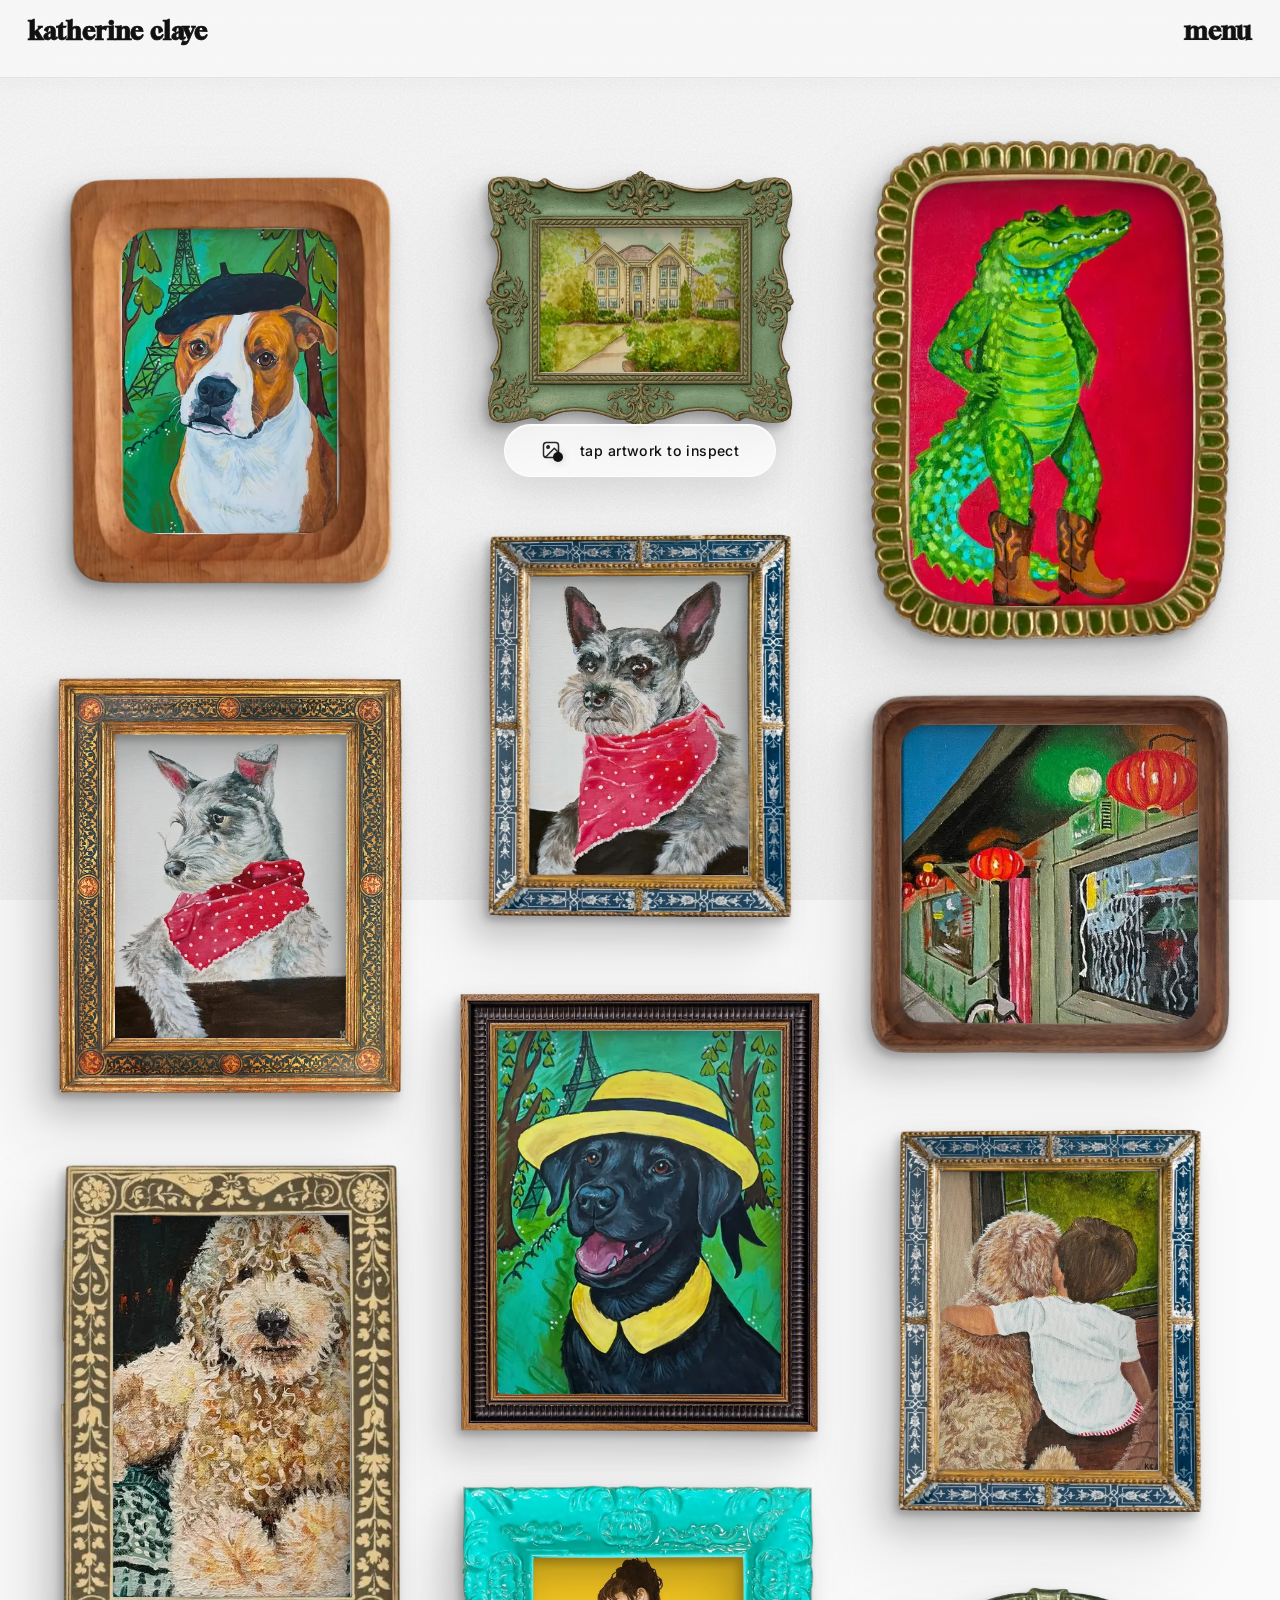
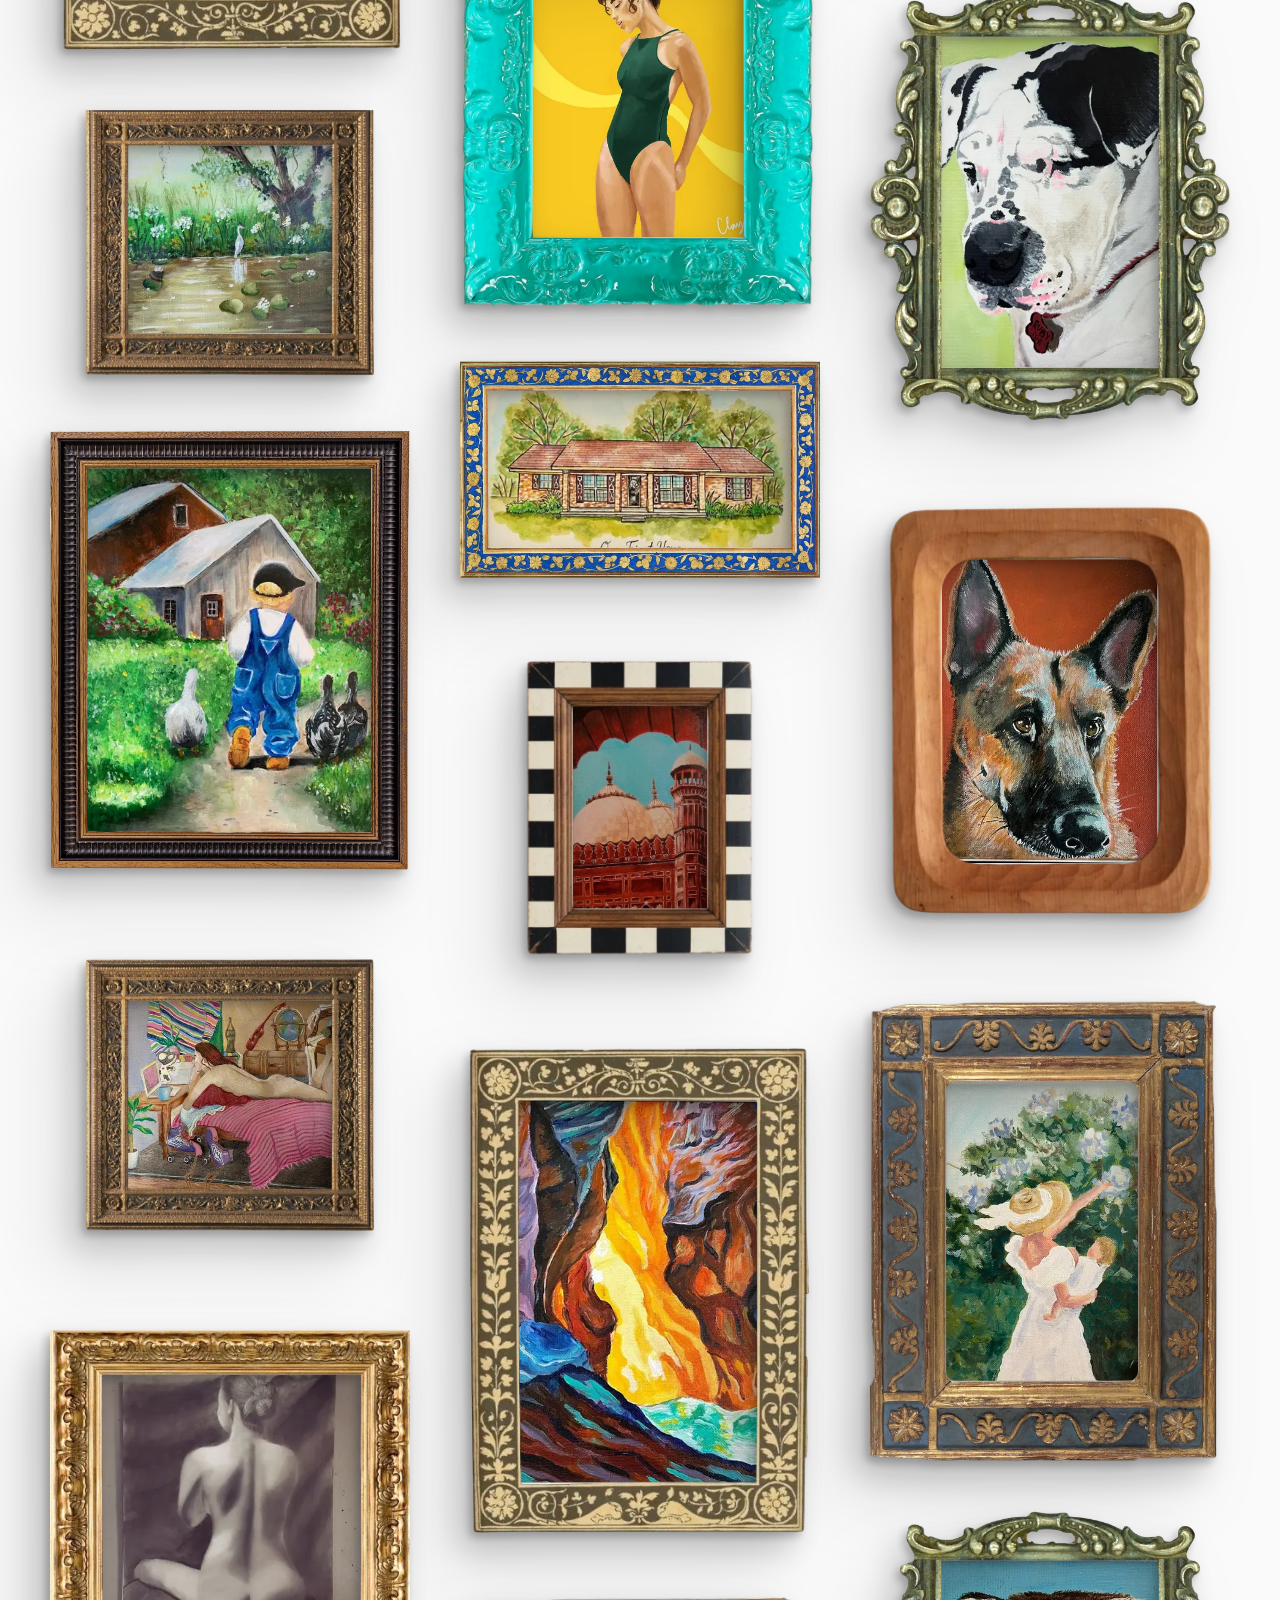
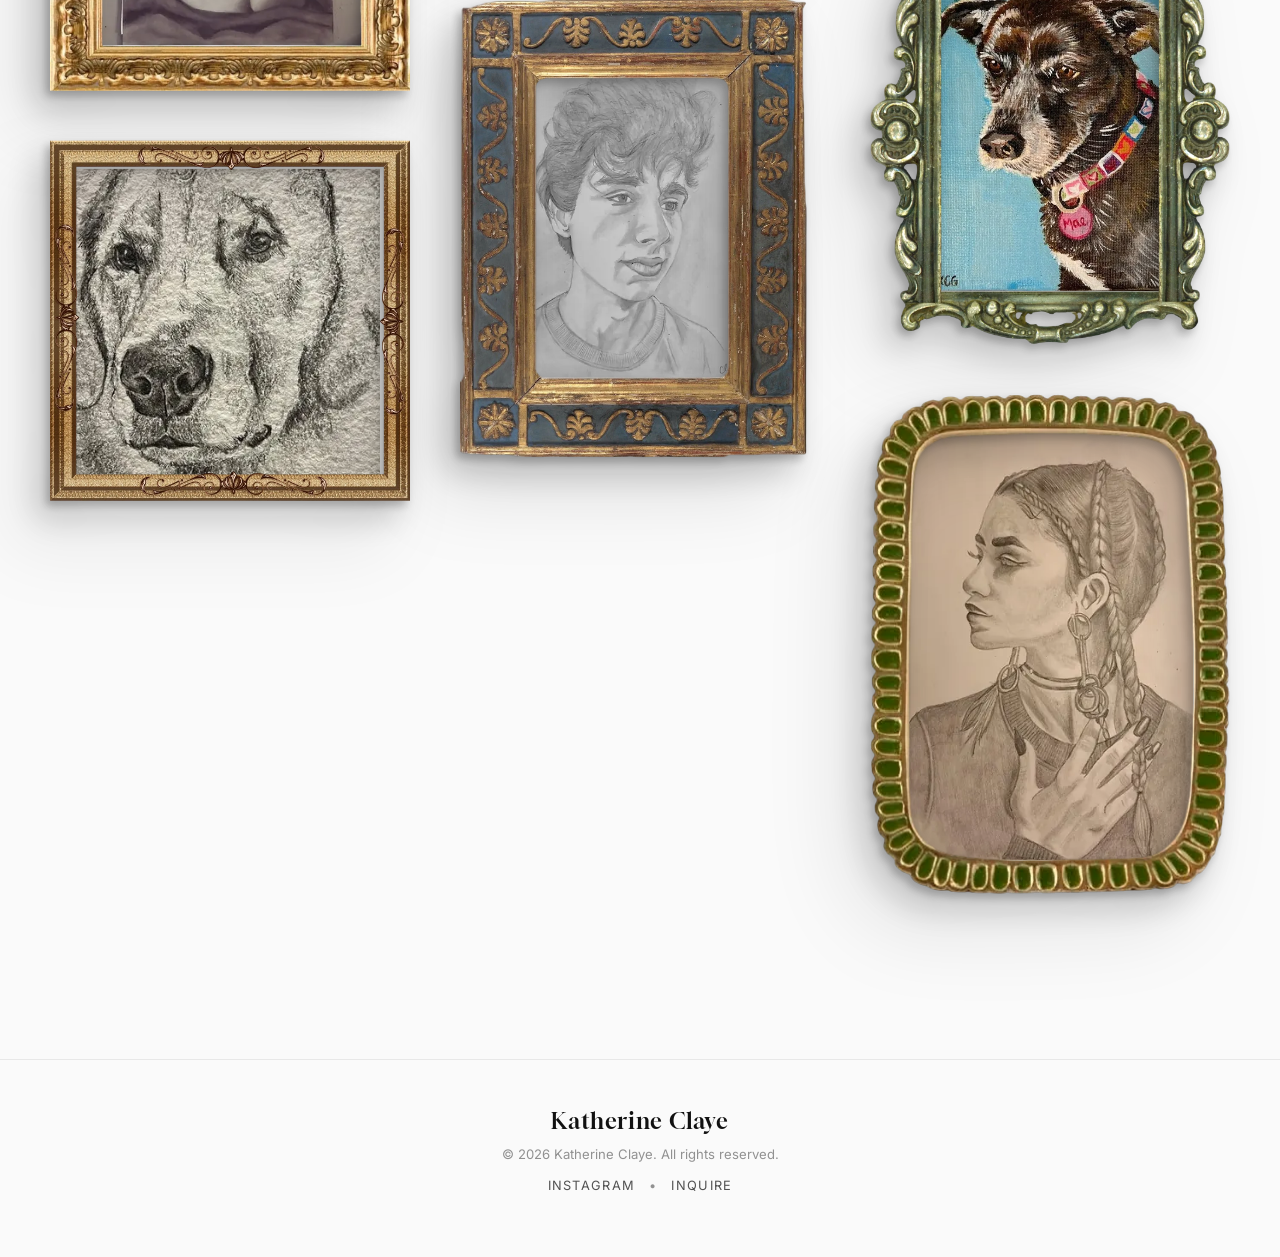
==== index.html @ e7b028dd "fix: mobile artwork detail fits one screen — no scroll required - Mobile content area no longer scro" ====
<!DOCTYPE html>
<html lang="en" data-theme="light">
<head>
  <meta charset="UTF-8">
  <meta name="viewport" content="width=device-width, initial-scale=1.0">
  <title>Katherine Claye — Paintings &amp; Works on Paper</title>
  <meta name="description" content="Portfolio of Katherine Claye — original paintings, works on paper, pet portraits, and architectural studies based in Monroe, Louisiana.">
  <link rel="canonical" href="https://kclayeart.netlify.app/">

  <!-- Favicon & App Icons -->
  <link rel="icon" type="image/svg+xml" href="/favicon.svg">
  <link rel="icon" type="image/png" sizes="32x32" href="/favicon-32x32.png">
  <link rel="icon" type="image/png" sizes="16x16" href="/favicon-16x16.png">
  <link rel="apple-touch-icon" sizes="180x180" href="/apple-touch-icon.png">
  <link rel="shortcut icon" href="/favicon.ico">
  <link rel="manifest" href="/site.webmanifest">
  <meta name="theme-color" content="#18181b" media="(prefers-color-scheme: dark)">
  <meta name="theme-color" content="#fafafa" media="(prefers-color-scheme: light)">

  <!-- Open Graph / link preview -->
  <meta property="og:site_name" content="Katherine Claye Art">
  <meta property="og:title" content="Katherine Claye — Paintings &amp; Works on Paper">
  <meta property="og:description" content="Portfolio of Katherine Claye — original paintings, works on paper, pet portraits, and architectural studies.">
  <meta property="og:type" content="website">
  <meta property="og:locale" content="en_US">
  <meta property="og:url" content="https://kclayeart.netlify.app/">
  <meta property="og:image" content="https://kclayeart.netlify.app/assets/og-preview.jpg">
  <meta property="og:image:width" content="1200">
  <meta property="og:image:height" content="630">
  <meta property="og:image:alt" content="Original painting by Katherine Claye displayed in an ornate exhibition frame">

  <!-- Twitter / X Card -->
  <meta name="twitter:card" content="summary_large_image">
  <meta name="twitter:title" content="Katherine Claye — Paintings &amp; Works on Paper">
  <meta name="twitter:description" content="Portfolio of Katherine Claye — original paintings, works on paper, pet portraits, and architectural studies.">
  <meta name="twitter:image" content="https://kclayeart.netlify.app/assets/og-preview.jpg">
  <meta name="twitter:image:alt" content="Original painting by Katherine Claye displayed in an ornate exhibition frame">

  <!-- Preconnect & Fonts -->
  <link rel="preconnect" href="https://fonts.googleapis.com">
  <link rel="preconnect" href="https://fonts.gstatic.com" crossorigin>
  <link href="https://fonts.googleapis.com/css2?family=Gloock&family=Inter:wght@300;400;500;600;700&display=swap" rel="stylesheet">

  <!-- JSON-LD Structured Data: VisualArtist and ImageGallery -->
  <script type="application/ld+json">
  {
    "@context": "https://schema.org",
    "@graph": [
      {
        "@type": "VisualArtist",
        "@id": "https://kclayeart.netlify.app/#artist",
        "name": "Katherine Claye",
        "alternateName": "Claye Gillis",
        "url": "https://kclayeart.netlify.app/",
        "image": "https://kclayeart.netlify.app/assets/og-preview.jpg",
        "sameAs": [
          "https://www.instagram.com/kclaye_art/"
        ],
        "jobTitle": "Visual Artist",
        "knowsAbout": ["Painting", "Acrylic", "Watercolor", "Works on paper", "Pet portraits", "House portraits"],
        "description": "Artist based in Monroe, Louisiana creating original paintings, works on paper, architectural home portraits, and custom commissions."
      },
      {
        "@type": "ImageGallery",
        "@id": "https://kclayeart.netlify.app/#gallery",
        "name": "Katherine Claye Art Portfolio",
        "url": "https://kclayeart.netlify.app/",
        "creator": {
          "@id": "https://kclayeart.netlify.app/#artist"
        }
      }
    ]
  }
  </script>

  <script>
    (function() {
      try {
        var saved = localStorage.getItem('kc-theme');
        var theme = saved || 'light';
        document.documentElement.setAttribute('data-theme', theme);
      } catch (e) {}
    })();
  </script>

  <link rel="stylesheet" href="css/style.css?v=20260904a">

  <!-- Microsoft Clarity -->
  <script type="text/javascript">
    (function(c,l,a,r,i,t,y){
        c[a]=c[a]||function(){(c[a].q=c[a].q||[]).push(arguments)};
        t=l.createElement(r);t.async=1;t.src="https://www.clarity.ms/tag/"+i;
        y=l.getElementsByTagName(r)[0];y.parentNode.insertBefore(t,y);
    })(window, document, "clarity", "script", "yd9hlxdtfx");
  </script>

  <!-- Cloudflare Web Analytics -->
  <script type="module" src="https://static.cloudflareinsights.com/beacon.min.js" data-cf-beacon='{"token": "774c956894c64e95a1557ca91a52564f"}'></script>

</head>
<body>

  <!-- ── Intro overlay (dismissible and fast) ────────────────────── -->
  <div id="intro-overlay" class="intro-overlay" aria-hidden="true" title="Click or press any key to skip intro">
    <div class="intro-text">katherine claye</div>
    <span class="intro-skip-hint">click to enter</span>
  </div>

  <!-- ── Touch-hint overlay ─────────────────────────────────────── -->
  <div id="touch-hint" class="touch-hint" aria-hidden="true">
    <div class="touch-hint__card">
      <div class="touch-hint__icon-wrap">
        <svg class="touch-hint__frame-icon" width="20" height="20" viewBox="0 0 24 24" fill="none" stroke="currentColor" stroke-width="1.8" stroke-linecap="round" stroke-linejoin="round" aria-hidden="true">
          <rect x="3" y="3" width="18" height="18" rx="3.5" ry="3.5"/>
          <circle cx="8.5" cy="8.5" r="1.5" fill="currentColor"/>
          <polyline points="21 15 16 10 5 21"/>
        </svg>
        <span class="touch-hint__tap-ripple"></span>
        <span class="touch-hint__tap-dot"></span>
      </div>
      <span class="touch-hint__text">tap artwork to inspect</span>
    </div>
  </div>

  <!-- ── Persistent header ──────────────────────────────────────── -->
  <header id="site-header" class="site-header">
    <div class="site-header__static-glass" aria-hidden="true"></div>

    <!-- Left: artist name with CSS-animated nav -->
    <div class="artist-name-wrap" id="artist-name-wrap">
      <nav class="artist-nav" aria-label="Artist navigation">
        <a href="/contact" class="artist-nav__link artist-nav__contact" data-nav="contact">contact</a>
        <a href="/about"   class="artist-nav__link artist-nav__about"   data-nav="about">about</a>
      </nav>
      <span class="artist-name" aria-label="Katherine Claye">katherine claye</span>
    </div>

    <!-- Right: collapsible gallery controls menu -->
    <div class="right-menu-wrap" id="right-menu-wrap">
      <span class="right-menu-label" aria-label="Gallery menu">menu</span>
      <nav class="right-menu-nav" aria-label="Gallery controls">
        <button id="auto-scroll-toggle" class="right-menu-item right-menu-item--play" aria-label="Toggle auto-scroll slideshow" aria-pressed="false">play</button>
        <button id="layout-cycle-btn"   class="right-menu-item right-menu-item--layout" aria-label="Cycle gallery layout columns" aria-pressed="false">layout</button>
        <button id="frame-style-toggle" class="right-menu-item right-menu-item--frame" aria-label="Toggle between eclectic and modern frames" aria-pressed="false">frames</button>
        <button id="theme-toggle"       class="right-menu-item right-menu-item--theme" aria-label="Toggle light or dark theme" aria-pressed="false">light</button>
      </nav>
    </div>
  </header>

  <!-- ── Gallery Landmark ──────────────────────────────────────── -->
  <main id="main-content" class="main-content">
    <h1 class="sr-only">Katherine Claye — Paintings and works on paper</h1>
    <div id="gallery" class="gallery" aria-label="Artwork gallery">
      <!-- Items injected by main.js -->
    </div>
  </main>

  <!-- ── Consistent Brand Footer ───────────────────────────────── -->
  <footer class="site-footer">
    <div class="site-footer__content">
      <span class="site-footer__artist">Katherine Claye</span>
      <span class="site-footer__copyright">&copy; 2026 Katherine Claye. All rights reserved.</span>
      <div class="site-footer__links">
        <a href="https://www.instagram.com/kclaye_art/" target="_blank" rel="noopener noreferrer" class="site-footer__link" aria-label="Follow Katherine Claye on Instagram (@kclaye_art)">Instagram</a>
        <span class="site-footer__divider" aria-hidden="true">&bull;</span>
        <a href="/contact" class="site-footer__link site-footer__inquiry-link" id="footer-inquiry-link">Inquire</a>
      </div>
    </div>
  </footer>

  <!-- ── Glassmorphism Modal (About & Contact) ──────────────────── -->
  <div id="glass-modal" class="glass-modal" role="dialog" aria-modal="true" aria-hidden="true">
    <div class="glass-modal__backdrop" id="modal-backdrop"></div>
    <div class="glass-modal__container">
      <div class="glass-modal__card">
        
        <!-- Modal Top Bar: Section tabs & Close button -->
        <div class="glass-modal__header">
          <nav class="glass-modal__tabs" aria-label="Modal section navigation">
            <button type="button" class="glass-modal__tab active" data-target="about" id="tab-about" aria-selected="true">about</button>
            <span class="glass-modal__tab-divider" aria-hidden="true">/</span>
            <button type="button" class="glass-modal__tab" data-target="contact" id="tab-contact" aria-selected="false">contact</button>
          </nav>

          <button type="button" class="glass-modal__close" id="modal-close-btn" aria-label="Close dialog">
            <svg width="18" height="18" viewBox="0 0 24 24" fill="none" stroke="currentColor" stroke-width="2" stroke-linecap="round" stroke-linejoin="round" aria-hidden="true">
              <line x1="18" y1="6" x2="6" y2="18"/>
              <line x1="6" y1="6" x2="18" y2="18"/>
            </svg>
          </button>
        </div>

        <!-- Modal Body Content -->
        <div class="glass-modal__body">
          
          <!-- ── Section: About ────────────────────────── -->
          <section id="modal-section-about" class="glass-modal__section active" data-section="about" aria-labelledby="tab-about">
            <div class="about-container">
              
              <div class="about-hero">
                <div class="about-profile-wrap">
                  <img src="assets/claye-portrait.jpg" alt="Katherine Claye portrait" class="about-profile-img" loading="lazy" width="300" height="300">
                </div>
                <h2 class="about-title">Katherine Claye</h2>
                <p class="about-subtitle">Original Paintings &amp; Works on Paper</p>
              </div>

              <!-- Body wrap with Maisey walking video anchored directly to top pixel of text -->
              <div class="about-body-wrap">
                <div class="maisey-walk-container" id="maisey-walk-container" aria-hidden="true">
                  <video id="maisey-walk-video" class="maisey-walk-video" playsinline muted preload="auto">
                    <source src="assets/videos/maisey_walk.mov" type='video/mp4; codecs="hvc1"'>
                    <source src="assets/videos/maisey_walk.mov" type="video/quicktime">
                    <source src="assets/videos/maisey_walk.webm" type='video/webm; codecs="vp9"'>
                  </video>
                </div>
                
                <div class="about-text-flow">
                  <p>Katherine Claye (b. 1997) is an artist currently based in Monroe, Louisiana. Originally from Alabama, she earned her Bachelor of Fine Arts in Studio Art from Auburn University in 2020 and has continued developing her practice through painting, drawing, and commissioned work.</p>
                  <p>Working primarily in acrylic and watercolor, Katherine’s work is expressive and ever-evolving, often combining loose brushwork, texture, color, and drawn elements. She enjoys exploring a variety of subjects and materials rather than limiting herself to a single style. Her work is inspired by nature, travel, people, interiors, music, and the everyday details that make a place or moment feel meaningful.</p>
                  <p>Art has also been a part of Katherine’s life through her family. Her grandmother, a landscape painter, has been a lasting source of inspiration and helped shape her appreciation for painting and the natural world.</p>
                  <p>Through social media, Katherine shares finished pieces alongside glimpses into her creative process and the continued evolution of her work.</p>
                  <p>When she isn’t painting, Katherine can usually be found trying a new recipe, spending time outdoors, rearranging something in her home, or hanging out with her cat, Maisey.</p>
                </div>
              </div>
            </div>
          </section>

          <!-- ── Section: Contact ──────────────────────── -->
          <section id="modal-section-contact" class="glass-modal__section" data-section="contact" aria-labelledby="tab-contact">
            <div class="contact-wrap">
              <form class="contact-form" id="contact-form" action="https://formsubmit.co/ajax/cgillis15@gmail.com" method="POST">
                <input type="hidden" name="_subject" id="contact-subject" value="Katherine Claye Art — New Message">
                <input type="hidden" name="_template" value="table">
                <input type="hidden" name="_captcha" value="false">
                <div class="form-group">
                  <input type="text" id="contact-name" name="name" class="form-input" placeholder="name" aria-label="Your Name" required autocomplete="name">
                </div>
                <div class="form-group">
                  <input type="email" id="contact-email" name="email" class="form-input" placeholder="email" aria-label="Your Email Address" required autocomplete="email">
                </div>
                <div class="form-group">
                  <textarea id="contact-message" name="message" class="form-textarea" rows="5" placeholder="message or artwork inquiry..." aria-label="Message or inquiry" required></textarea>
                </div>
                <button type="submit" class="contact-submit-btn" id="contact-submit-btn" aria-label="Send message to Katherine Claye">
                  <span class="btn-text">send inquiry</span>
                  <svg class="btn-icon" width="15" height="15" viewBox="0 0 24 24" fill="none" stroke="currentColor" stroke-width="2" stroke-linecap="round" stroke-linejoin="round" aria-hidden="true">
                    <line x1="22" y1="2" x2="11" y2="13"/>
                    <polygon points="22 2 15 22 11 13 2 9 22 2"/>
                  </svg>
                </button>
                <div class="form-status" id="form-status" aria-live="polite"></div>
              </form>
            </div>
          </section>

        </div>
      </div>
    </div>
  </div>


  <!-- ── Artwork Detail View Modal ──────────────────────────────── -->

  <div id="artwork-modal" class="artwork-modal" role="dialog" aria-modal="true" aria-hidden="true" aria-labelledby="artwork-modal-title">
    <div class="artwork-modal__backdrop" id="artwork-modal-backdrop"></div>
    <div class="artwork-modal__container">
      <div class="artwork-modal__card">
        <button type="button" class="artwork-modal__close" id="artwork-modal-close-btn" aria-label="Close artwork view">
          <svg width="20" height="20" viewBox="0 0 24 24" fill="none" stroke="currentColor" stroke-width="2" stroke-linecap="round" stroke-linejoin="round" aria-hidden="true">
            <line x1="18" y1="6" x2="6" y2="18"/>
            <line x1="6" y1="6" x2="18" y2="18"/>
          </svg>
        </button>

        <div class="artwork-modal__content">
          <!-- Artwork Image Pane with Frame -->
          <div class="artwork-modal__image-pane">
            <div class="artwork-modal__frame-wrap" id="artwork-modal-frame-wrap">
              <div class="artwork-modal__mat" id="artwork-modal-mat">
                <img id="artwork-modal-img" class="artwork-modal__img" src="" alt="">
              </div>
              <img id="artwork-modal-frame" class="artwork-modal__frame" src="" alt="" aria-hidden="true">
            </div>
          </div>

          <!-- Artwork Details & Actions Pane -->
          <div class="artwork-modal__info-pane">
            <div class="artwork-modal__meta">
              <h2 id="artwork-modal-title" class="artwork-modal__title"></h2>
              
              <div class="artwork-modal__specs" id="artwork-modal-specs">
                <span id="artwork-spec-medium" class="artwork-spec"></span>
                <span id="artwork-spec-year" class="artwork-spec"></span>
                <span id="artwork-spec-dimensions" class="artwork-spec"></span>
                <span id="artwork-spec-avail" class="artwork-spec artwork-spec--avail"></span>
              </div>

              <p id="artwork-modal-story" class="artwork-modal__story"></p>

              <div class="artwork-modal__actions">
                <button type="button" id="artwork-inquire-btn" class="artwork-inquire-btn">
                  <span>Inquire about this piece</span>
                  <svg width="15" height="15" viewBox="0 0 24 24" fill="none" stroke="currentColor" stroke-width="2" stroke-linecap="round" stroke-linejoin="round" aria-hidden="true">
                    <line x1="22" y1="2" x2="11" y2="13"/>
                    <polygon points="22 2 15 22 11 13 2 9 22 2"/>
                  </svg>
                </button>

                <a id="artwork-instagram-link" href="#" target="_blank" rel="noopener noreferrer" class="artwork-instagram-link">
                  <span>View on Instagram</span>
                  <svg width="14" height="14" viewBox="0 0 24 24" fill="none" stroke="currentColor" stroke-width="2" stroke-linecap="round" stroke-linejoin="round" aria-hidden="true">
                    <path d="M18 13v6a2 2 0 0 1-2 2H5a2 2 0 0 1-2-2V8a2 2 0 0 1 2-2h6"/>
                    <polyline points="15 3 21 3 21 9"/>
                    <line x1="10" y1="14" x2="21" y2="3"/>
                  </svg>
                </a>
              </div>

              <!-- Previous / Next Gallery Navigation -->
              <div class="artwork-modal__nav">
                <button type="button" id="artwork-prev-btn" class="artwork-nav-btn" aria-label="Previous artwork">
                  <svg width="18" height="18" viewBox="0 0 24 24" fill="none" stroke="currentColor" stroke-width="2" stroke-linecap="round" stroke-linejoin="round" aria-hidden="true">
                    <polyline points="15 18 9 12 15 6"/>
                  </svg>
                  <span>Prev</span>
                </button>
                <span id="artwork-counter" class="artwork-counter" aria-live="polite"></span>
                <button type="button" id="artwork-next-btn" class="artwork-nav-btn" aria-label="Next artwork">
                  <span>Next</span>
                  <svg width="18" height="18" viewBox="0 0 24 24" fill="none" stroke="currentColor" stroke-width="2" stroke-linecap="round" stroke-linejoin="round" aria-hidden="true">
                    <polyline points="9 18 15 12 9 6"/>
                  </svg>
                </button>
              </div>

            </div>
          </div>
        </div>

      </div>
    </div>
  </div>

  <script src="js/data.js?v=2ba4df74"></script>
  <script src="js/main.js?v=20260904a"></script>
</body>
</html>
---- css/style.css ----
/* ============================================================
   Katherine Claye Art — Portfolio
   Design: ultra-minimal, artwork-first, eclectic frames
   ============================================================ */

/* ---------- Design Tokens ---------- */
:root {
  --bg: #fafafa;
  --text: #111;
  --text-secondary: rgba(17, 17, 17, 0.72);
  --text-muted: rgba(17,17,17,0.45);
  --toggle-bg: #111;
  --toggle-fg: #fafafa;
  --frame-filter:
    drop-shadow(-4px 5px 4px rgba(0, 0, 0, 0.24))
    drop-shadow(-12px 16px 16px rgba(0, 0, 0, 0.19))
    drop-shadow(-28px 34px 34px rgba(0, 0, 0, 0.11))
    contrast(1.03);
  --frame-hover-filter:
    drop-shadow(-5px 6px 5px rgba(0, 0, 0, 0.26))
    drop-shadow(-14px 18px 18px rgba(0, 0, 0, 0.20))
    drop-shadow(-30px 36px 36px rgba(0, 0, 0, 0.12))
    contrast(1.04);

  /* Single source of truth for all gaps — row gap and column padding are derived from this */
  --gap: 50px;
  --menu-item-step: 28px;
  --menu-glass-open: calc(210px + env(safe-area-inset-top, 0px));
  --art-frame-ar: 1;
  --art-frame-max-h: min(82dvh, 760px);
}

[data-theme="dark"] {
  --bg: #18181b;
  --text: #f4f4f5;
  --text-secondary: rgba(244, 244, 245, 0.75);
  --text-muted: rgba(244, 244, 245, 0.45);
  --toggle-bg: #f4f4f5;
  --toggle-fg: #18181b;
  --frame-filter:
    drop-shadow(-4px 6px 6px rgba(0, 0, 0, 0.54))
    drop-shadow(-14px 18px 22px rgba(0, 0, 0, 0.42))
    drop-shadow(-30px 36px 46px rgba(0, 0, 0, 0.28))
    saturate(1.2) brightness(1.08) hue-rotate(3deg);
  --frame-hover-filter:
    drop-shadow(-5px 7px 7px rgba(0, 0, 0, 0.58))
    drop-shadow(-16px 20px 24px rgba(0, 0, 0, 0.45))
    drop-shadow(-32px 38px 48px rgba(0, 0, 0, 0.30))
    saturate(1.25) brightness(1.1) hue-rotate(3deg);
}

/* ---------- Reset & Base ---------- */
*, *::before, *::after {
  box-sizing: border-box;
  margin: 0;
  padding: 0;
}

html {
  /* Use auto scroll by default so requestAnimationFrame auto-scroll is instantaneous and never throttled */
  scroll-behavior: auto;
}

body {
  background-color: var(--bg);
  color: var(--text);
  font-family: 'Inter', -apple-system, BlinkMacSystemFont, 'Segoe UI', Roboto, sans-serif;
  min-height: 100vh;
  transition: background-color 0.6s ease, color 0.6s ease;
  overflow-x: hidden;
  position: relative;
}

/* ---------- Subtle Canvas & Cardstock Texture Overlay ---------- */
body::before {
  content: '';
  position: fixed;
  inset: 0;
  z-index: 0;
  pointer-events: none;
  background-image: 
    url("data:image/svg+xml,%3Csvg viewBox='0 0 256 256' xmlns='http://www.w3.org/2000/svg'%3E%3Cfilter id='canvasFiber'%3E%3CfeTurbulence type='fractalNoise' baseFrequency='0.65 0.45' numOctaves='4' stitchTiles='stitch'/%3E%3CfeColorMatrix type='matrix' values='0 0 0 0 0 0 0 0 0 0 0 0 0 0 0 0 0 0 0.045 0'/%3E%3C/filter%3E%3Crect width='100%25' height='100%25' filter='url(%23canvasFiber)'/%3E%3C/svg%3E"),
    url("data:image/svg+xml,%3Csvg viewBox='0 0 256 256' xmlns='http://www.w3.org/2000/svg'%3E%3Cfilter id='paperGrain'%3E%3CfeTurbulence type='fractalNoise' baseFrequency='0.45 0.65' numOctaves='3' stitchTiles='stitch'/%3E%3CfeColorMatrix type='matrix' values='0 0 0 0 0 0 0 0 0 0 0 0 0 0 0 0 0 0 0.035 0'/%3E%3C/filter%3E%3Crect width='100%25' height='100%25' filter='url(%23paperGrain)'/%3E%3C/svg%3E");
  background-repeat: repeat;
  background-size: 256px 256px, 256px 256px;
  mix-blend-mode: multiply;
  opacity: 0.85;
  transition: opacity 0.6s ease;
}

[data-theme="dark"] body::before {
  background-image: 
    url("data:image/svg+xml,%3Csvg viewBox='0 0 256 256' xmlns='http://www.w3.org/2000/svg'%3E%3Cfilter id='canvasFiberDark'%3E%3CfeTurbulence type='fractalNoise' baseFrequency='0.65 0.45' numOctaves='4' stitchTiles='stitch'/%3E%3CfeColorMatrix type='matrix' values='0 0 0 0 1 0 0 0 0 1 0 0 0 0 1 0 0 0 0.038 0'/%3E%3C/filter%3E%3Crect width='100%25' height='100%25' filter='url(%23canvasFiberDark)'/%3E%3C/svg%3E"),
    url("data:image/svg+xml,%3Csvg viewBox='0 0 256 256' xmlns='http://www.w3.org/2000/svg'%3E%3Cfilter id='paperGrainDark'%3E%3CfeTurbulence type='fractalNoise' baseFrequency='0.45 0.65' numOctaves='3' stitchTiles='stitch'/%3E%3CfeColorMatrix type='matrix' values='0 0 0 0 1 0 0 0 0 1 0 0 0 0 1 0 0 0 0.03 0'/%3E%3C/filter%3E%3Crect width='100%25' height='100%25' filter='url(%23paperGrainDark)'/%3E%3C/svg%3E");
  mix-blend-mode: screen;
  opacity: 0.75;
}

/* ---------- Accessible Screen Reader Utility ---------- */
.sr-only {
  position: absolute;
  width: 1px;
  height: 1px;
  padding: 0;
  margin: -1px;
  overflow: hidden;
  clip: rect(0, 0, 0, 0);
  white-space: nowrap;
  border-width: 0;
}

/* ---------- Intro Overlay ---------- */
.intro-overlay {
  position: fixed;
  inset: 0;
  background-color: var(--bg);
  z-index: 9999;
  display: flex;
  flex-direction: column;
  align-items: center;
  justify-content: center;
  pointer-events: auto;
  cursor: pointer;
  animation: intro-fade-out 0.5s ease 1.2s forwards;
  transition: opacity 0.35s ease, visibility 0.35s ease;
}

.intro-overlay.dismissed {
  opacity: 0 !important;
  visibility: hidden !important;
  pointer-events: none !important;
}

.intro-skip-hint {
  opacity: 0;
  pointer-events: none;
  visibility: hidden;
}


.intro-text {
  font-family: 'Gloock', 'Glook', 'Georgia', serif;
  font-size: clamp(2rem, 6vw, 5rem);
  font-weight: 700;
  -webkit-text-stroke: 0.7px currentColor;
  paint-order: stroke fill;
  letter-spacing: 0.04em;
  text-transform: lowercase;
  white-space: nowrap;
}

.intro-text .letter {
  display: inline-block;
  opacity: 0;
  animation: letter-in 0.35s cubic-bezier(0.2, 0.8, 0.2, 1) forwards;
}

@keyframes letter-in {
  from { opacity: 0; transform: translateY(20px); filter: blur(4px); }
  to   { opacity: 1; transform: translateY(0);    filter: blur(0);   }
}

@keyframes intro-fade-out {
  0%   { opacity: 1; }
  100% { opacity: 0; visibility: hidden; pointer-events: none; }
}


/* ---------- Persistent site header ---------- */
/* Hidden until intro finishes, then fades in */
.site-header {
  position: fixed;
  top: 0;
  left: 0;
  right: 0;
  z-index: 6000;
  display: flex;
  align-items: flex-start;
  justify-content: space-between;
  padding: 14px 28px calc(12px + env(safe-area-inset-top, 0px));
  padding-top: calc(14px + env(safe-area-inset-top, 0px));
  pointer-events: none;     /* block clicks until visible */
  opacity: 0;
  transform: translateY(0);
  transition: opacity 0.45s cubic-bezier(0.2, 0.8, 0.2, 1),
              transform 0.45s cubic-bezier(0.2, 0.8, 0.2, 1);
}

/* Single unified edge-to-edge morphing glass blur bar spanning across top */
.site-header__static-glass {
  position: absolute;
  top: -20px;
  left: -40px;
  right: -40px;
  height: calc(98px + env(safe-area-inset-top, 0px));
  z-index: 0;
  pointer-events: none;
  background: rgba(250, 250, 250, 0.58);
  backdrop-filter: blur(14px) saturate(160%);
  -webkit-backdrop-filter: blur(14px) saturate(160%);
  border-bottom: 1px solid rgba(0, 0, 0, 0.08);
  box-shadow: 0 4px 20px rgba(0, 0, 0, 0.03);
  border-bottom-left-radius: 0px;
  border-bottom-right-radius: 0px;
  transition: height 0.38s cubic-bezier(0.16, 1, 0.3, 1),
              border-radius 0.38s cubic-bezier(0.16, 1, 0.3, 1),
              background-color 0.5s ease,
              border-color 0.5s ease,
              box-shadow 0.38s ease;
}

[data-theme="dark"] .site-header__static-glass {
  background: rgba(24, 24, 27, 0.72);
  border-bottom: 1px solid rgba(255, 255, 255, 0.09);
  box-shadow: 0 6px 28px rgba(0, 0, 0, 0.45);
}

/* Expand glass only for explicit open/hovered classes — not :hover.
   Sticky :hover on iOS was leaving an empty frosted bar after close. */
.site-header.menu-open .site-header__static-glass,
.site-header.menu-left-open .site-header__static-glass,
.site-header.menu-right-open .site-header__static-glass,
.site-header:has(#artist-name-wrap.hovered) .site-header__static-glass,
.site-header:has(#right-menu-wrap.hovered) .site-header__static-glass {
  height: var(--menu-glass-open);
  border-bottom-left-radius: 20px;
  border-bottom-right-radius: 20px;
  box-shadow: 0 12px 38px rgba(0, 0, 0, 0.07);
}

@media (hover: hover) and (pointer: fine) {
  .site-header:has(#artist-name-wrap:hover) .site-header__static-glass,
  .site-header:has(#right-menu-wrap:hover) .site-header__static-glass {
    height: var(--menu-glass-open);
    border-bottom-left-radius: 20px;
    border-bottom-right-radius: 20px;
    box-shadow: 0 12px 38px rgba(0, 0, 0, 0.07);
  }
}

[data-theme="dark"].site-header.menu-open .site-header__static-glass,
[data-theme="dark"] .site-header.menu-open .site-header__static-glass,
[data-theme="dark"] .site-header.menu-left-open .site-header__static-glass,
[data-theme="dark"] .site-header.menu-right-open .site-header__static-glass,
[data-theme="dark"] .site-header:has(#artist-name-wrap.hovered) .site-header__static-glass,
[data-theme="dark"] .site-header:has(#right-menu-wrap.hovered) .site-header__static-glass {
  box-shadow: 0 16px 48px rgba(0, 0, 0, 0.7);
}

@media (hover: hover) and (pointer: fine) {
  [data-theme="dark"] .site-header:has(#artist-name-wrap:hover) .site-header__static-glass,
  [data-theme="dark"] .site-header:has(#right-menu-wrap:hover) .site-header__static-glass {
    box-shadow: 0 16px 48px rgba(0, 0, 0, 0.7);
  }
}

.site-header.visible {
  opacity: 1;
  pointer-events: auto;
}

/* Collapsed state when scrolling down — cleanly slides off-screen to keep art in focus */
.site-header.visible.scrolled-down {
  opacity: 0;
  transform: translateY(-100%);
  pointer-events: none;
}

@media (hover: hover) {
  .site-header.visible.scrolled-down:hover {
    opacity: 1;
    transform: translateY(0);
    pointer-events: auto;
  }
}

/* ---------- Touch-hint overlay (Modern minimalist gallery card) ---------- */
.touch-hint {
  position: fixed;
  inset: 0;
  z-index: 5000;
  display: flex;
  align-items: center;
  justify-content: center;
  pointer-events: none;
  opacity: 0;
  transition: opacity 0.55s cubic-bezier(0.2, 0.8, 0.2, 1);
}

.touch-hint.visible {
  opacity: 1;
}

.touch-hint.fadeout {
  opacity: 0;
  transition: opacity 0.75s ease;
}

/* Floating frosted glass pill */
.touch-hint__card {
  display: inline-flex;
  align-items: center;
  gap: clamp(12px, 1.5vw, 20px);
  padding: clamp(10px, 1.2vw, 18px) clamp(22px, 2.8vw, 40px);
  border-radius: 999px;
  background: rgba(255, 255, 255, 0.75);
  backdrop-filter: blur(20px) saturate(180%);
  -webkit-backdrop-filter: blur(20px) saturate(180%);
  border: 1px solid rgba(255, 255, 255, 0.85);
  box-shadow: 0 16px 36px rgba(0, 0, 0, 0.08), inset 0 1px 1px rgba(255, 255, 255, 0.9);
  transform: translateY(8px) scale(0.96);
  animation: touch-card-enter 0.6s cubic-bezier(0.16, 1, 0.3, 1) forwards;
}

[data-theme="dark"] .touch-hint__card {
  background: rgba(20, 20, 24, 0.78);
  border: 1px solid rgba(255, 255, 255, 0.16);
  box-shadow: 0 20px 48px rgba(0, 0, 0, 0.6), inset 0 1px 1px rgba(255, 255, 255, 0.15);
}

.touch-hint__icon-wrap {
  position: relative;
  display: flex;
  align-items: center;
  justify-content: center;
  color: var(--text);
}

.touch-hint__frame-icon {
  opacity: 0.9;
  display: block;
}

.touch-hint__tap-dot {
  position: absolute;
  bottom: -2px;
  right: -2px;
  width: clamp(7px, 0.8vw, 11px);
  height: clamp(7px, 0.8vw, 11px);
  border-radius: 50%;
  background: var(--text);
  box-shadow: 0 0 8px rgba(0, 0, 0, 0.2);
}

[data-theme="dark"] .touch-hint__tap-dot {
  box-shadow: 0 0 10px rgba(255, 255, 255, 0.4);
}

.touch-hint__tap-ripple {
  position: absolute;
  bottom: clamp(-6px, -0.6vw, -4px);
  right: clamp(-6px, -0.6vw, -4px);
  width: clamp(15px, 1.6vw, 24px);
  height: clamp(15px, 1.6vw, 24px);
  border-radius: 50%;
  border: 1.5px solid var(--text);
  opacity: 0;
  animation: touch-beacon 2s cubic-bezier(0.2, 0.8, 0.2, 1) infinite;
}

.touch-hint__text {
  font-family: 'Inter', -apple-system, BlinkMacSystemFont, 'Segoe UI', Roboto, sans-serif;
  font-size: clamp(0.82rem, 1.1vw, 1.15rem);
  font-weight: 500;
  letter-spacing: 0.03em;
  text-transform: lowercase;
  color: var(--text);
  white-space: nowrap;
}

@keyframes touch-card-enter {
  0%   { opacity: 0; transform: translateY(12px) scale(0.94); }
  100% { opacity: 1; transform: translateY(0) scale(1); }
}

@keyframes touch-beacon {
  0%   { transform: scale(0.4); opacity: 0.9; }
  60%  { transform: scale(2.2); opacity: 0; }
  100% { transform: scale(2.2); opacity: 0; }
}

/* ---------- Artist-name block (top-left) ---------- */
.artist-name-wrap {
  position: relative;
  display: inline-flex;
  flex-direction: column;
  align-items: flex-start;
  justify-content: flex-start;
  cursor: pointer;
  touch-action: manipulation;
  -webkit-tap-highlight-color: transparent;
  padding: 4px 12px 10px 0;
  min-height: 44px;
  z-index: 10;
}

/* Invisible hover bridge extending down to cover the entire menu area */
.artist-name-wrap::after {
  content: '';
  position: absolute;
  top: 0;
  left: -12px;
  right: -30px;
  bottom: -130px;
  pointer-events: auto;
  z-index: 0;
}

@media (hover: none), (pointer: coarse) {
  .artist-name-wrap::after,
  .right-menu-wrap::after {
    display: none;
  }
}

/* The name text */
.artist-name {
  position: relative;
  z-index: 2;
  display: block;
  font-family: 'Gloock', 'Glook', 'Georgia', serif;
  font-size: clamp(1.2rem, 2.3vw, 1.5rem);
  font-weight: 700;
  -webkit-text-stroke: 0.65px currentColor;
  paint-order: stroke fill;
  letter-spacing: 0.04em;
  text-transform: lowercase;
  color: var(--text);
  opacity: 1;
  -webkit-font-smoothing: antialiased;
  -moz-osx-font-smoothing: grayscale;
  text-rendering: optimizeLegibility;
  transition: opacity 0.25s ease, color 0.6s ease;
  white-space: nowrap;
  user-select: none;
  line-height: 1.15;
}

.artist-name-wrap:hover .artist-name,
.artist-name-wrap.hovered .artist-name,
.site-header.menu-open .artist-name {
  opacity: 1;
}

/* Nav container */
.artist-nav {
  position: absolute;
  top: 38px;
  left: 0;
  width: auto;
  min-width: 150px;
  height: 60px;
  pointer-events: none;
  z-index: 2;
}

.artist-name-wrap:hover .artist-nav,
.artist-name-wrap.hovered .artist-nav,
.right-menu-wrap:hover ~ .artist-name-wrap .artist-nav,
.site-header.menu-open .artist-nav {
  pointer-events: auto;
}

/* Shared label styles */
.artist-nav__link {
  position: absolute;
  top: 0;
  left: 0;
  display: inline-block;
  font-family: 'Inter', -apple-system, BlinkMacSystemFont, sans-serif;
  font-size: clamp(0.88rem, 1.4vw, 1.02rem);
  font-weight: 500;
  letter-spacing: 0.08em;
  text-transform: lowercase;
  text-decoration: none;
  color: var(--text-muted);
  white-space: nowrap;
  line-height: 1.25;
  opacity: 0;
  filter: blur(4px);
  transform: translateX(-10px);
  -webkit-font-smoothing: antialiased;
  -moz-osx-font-smoothing: grayscale;
  padding: 2px 4px;
  border-radius: 6px;
  cursor: pointer;
  /* Smoothly transition when hovered or tapped */
  transition: top 0.28s cubic-bezier(0.4, 0, 0.2, 1),
              color 0.25s ease,
              font-weight 0.2s ease,
              opacity 0.3s ease,
              filter 0.3s ease,
              transform 0.3s ease;
}

/* ── Idle cycle animation ────────────────────────────────────────── */
.artist-nav__contact {
  animation: kc-cycle-contact 4.8s cubic-bezier(0.4, 0, 0.2, 1) 4.5s infinite both;
}

.artist-nav__about {
  animation: kc-cycle-about 4.8s cubic-bezier(0.4, 0, 0.2, 1) 4.5s infinite both;
}

@keyframes kc-cycle-contact {
  0%   { opacity: 0;   transform: translateX(-10px); filter: blur(3px); }
  8%   { opacity: 0.9; transform: translateX(0);    filter: blur(0);   }
  43%  { opacity: 0.9; transform: translateX(0);    filter: blur(0);   }
  49%  { opacity: 0;   transform: translateX(10px);  filter: blur(3px); }
  50%, 100% { opacity: 0; transform: translateX(10px); filter: blur(3px); }
}

@keyframes kc-cycle-about {
  0%, 50%   { opacity: 0;   transform: translateX(-10px); filter: blur(3px); }
  51%       { opacity: 0;   transform: translateX(-10px); filter: blur(3px); }
  59%       { opacity: 0.9; transform: translateX(0);    filter: blur(0);   }
  93%       { opacity: 0.9; transform: translateX(0);    filter: blur(0);   }
  99%, 100% { opacity: 0;   transform: translateX(10px);  filter: blur(3px); }
}

/* ── Synchronized Hover / Open state — both menus open together ─── */
.artist-name-wrap.hovered .artist-nav__link,
.site-header.menu-open .artist-nav__link {
  animation: none !important; /* stop cycle completely to override transform/filter */
  opacity: 0.95;
  filter: blur(0);
  transform: translateX(0);
}

.artist-name-wrap.hovered .artist-nav__contact,
.site-header.menu-open .artist-nav__contact {
  top: var(--menu-item-step);
}

.artist-name-wrap.hovered .artist-nav__about,
.site-header.menu-open .artist-nav__about {
  top: 0px;
}

@media (hover: hover) and (pointer: fine) {
  .artist-name-wrap:hover .artist-nav__link,
  .site-header:has(#right-menu-wrap:hover) .artist-nav__link,
  .site-header:has(#artist-name-wrap:hover) .artist-nav__link {
    animation: none !important;
    opacity: 0.95;
    filter: blur(0);
    transform: translateX(0);
  }

  .artist-name-wrap:hover .artist-nav__contact,
  .site-header:has(#right-menu-wrap:hover) .artist-nav__contact,
  .site-header:has(#artist-name-wrap:hover) .artist-nav__contact {
    top: var(--menu-item-step);
  }

  .artist-name-wrap:hover .artist-nav__about,
  .site-header:has(#right-menu-wrap:hover) .artist-nav__about,
  .site-header:has(#artist-name-wrap:hover) .artist-nav__about {
    top: 0px;
  }
}

/* Hover & Active states: bold and dark (matching active modal tabs) */
.artist-nav__link:hover,
.artist-name-wrap.hovered .artist-nav__link:hover,
.artist-nav__link:active,
.artist-nav__link.active {
  color: var(--text) !important;
  font-weight: 700;
  opacity: 1 !important;
}

/* ── Embossed text — applied to primary header labels ── */
.right-menu-label {
  text-shadow:
    0  1px 0   rgba(255,255,255,0.80),
    0 -1px 0   rgba(0,0,0,0.32);
}

[data-theme="dark"] .right-menu-label {
  text-shadow:
    0  1px 0   rgba(255,255,255,0.10),
    0 -1px 0   rgba(0,0,0,0.75);
}

/* Wrapper — anchored to top-right, mirrors left's position/structure */
.right-menu-wrap {
  position: relative;
  display: inline-flex;
  flex-direction: column;
  align-items: flex-end;
  justify-content: flex-start;
  cursor: pointer;
  touch-action: manipulation;
  -webkit-tap-highlight-color: transparent;
  padding: 4px 0 10px 12px;
  min-height: 44px;
  z-index: 10;
}

/* Hover bridge extending down (mirrors left ::after) */
.right-menu-wrap::after {
  content: '';
  position: absolute;
  top: 0;
  right: -12px;
  left: -30px;
  bottom: -160px;
  pointer-events: auto;
  z-index: 0;
}

/* "menu" label — mirrors .artist-name */
.right-menu-label {
  position: relative;
  z-index: 2;
  display: block;
  font-family: 'Gloock', 'Glook', 'Georgia', serif;
  font-size: clamp(1.2rem, 2.3vw, 1.5rem);
  font-weight: 700;
  -webkit-text-stroke: 0.65px currentColor;
  paint-order: stroke fill;
  letter-spacing: 0.04em;
  text-transform: lowercase;
  color: var(--text);
  opacity: 1;
  -webkit-font-smoothing: antialiased;
  -moz-osx-font-smoothing: grayscale;
  text-rendering: optimizeLegibility;
  transition: opacity 0.25s ease, color 0.6s ease;
  white-space: nowrap;
  user-select: none;
  line-height: 1.15;
}

/* Nav dropdown — mirrors .artist-nav */
.right-menu-nav {
  position: absolute;
  top: 38px;
  right: 0;
  width: auto;
  min-width: 120px;
  height: calc(var(--menu-item-step) * 4 + 12px);
  pointer-events: none;
  z-index: 2;
  display: flex;
  flex-direction: column;
  align-items: flex-end;
  gap: 0;
}

.right-menu-wrap:hover .right-menu-nav,
.right-menu-wrap.hovered .right-menu-nav,
.site-header.menu-open .right-menu-nav {
  pointer-events: auto;
}

/* Individual items — mirror .artist-nav__link */
.right-menu-item {
  position: absolute;
  right: 0;
  display: inline-block;
  font-family: 'Inter', -apple-system, BlinkMacSystemFont, sans-serif;
  font-size: clamp(0.88rem, 1.4vw, 1.02rem);
  font-weight: 500;
  letter-spacing: 0.08em;
  text-transform: lowercase;
  text-decoration: none;
  background: none;
  border: none;
  color: var(--text-muted);
  white-space: nowrap;
  line-height: 1.25;
  opacity: 0;
  filter: blur(4px);
  transform: translateX(10px);
  -webkit-font-smoothing: antialiased;
  -moz-osx-font-smoothing: grayscale;
  padding: 2px 4px;
  border-radius: 6px;
  cursor: pointer;
  transition: top 0.28s cubic-bezier(0.4, 0, 0.2, 1),
              color 0.25s ease,
              font-weight 0.2s ease,
              opacity 0.3s ease,
              filter 0.3s ease,
              transform 0.3s ease;
}

/* Base vertical positions — same step as the left menu */
.right-menu-item--play { top: 0px; }
.right-menu-item--sort,
.right-menu-item--layout { top: var(--menu-item-step); }
.right-menu-item--frame { top: calc(var(--menu-item-step) * 2); }
.right-menu-item--theme { top: calc(var(--menu-item-step) * 3); }

/* Visible state — both menus visible */
.site-header.menu-open .right-menu-item,
.right-menu-wrap.hovered .right-menu-item {
  opacity: 0.95;
  filter: blur(0);
  transform: translateX(0);
  pointer-events: auto;
}

@media (hover: hover) {
  .right-menu-wrap:hover .right-menu-item,
  .site-header:has(#artist-name-wrap:hover) .right-menu-item,
  .site-header:has(#right-menu-wrap:hover) .right-menu-item {
    opacity: 0.95;
    filter: blur(0);
    transform: translateX(0);
    pointer-events: auto;
  }
}

/* Stagger: each item delayed slightly so they cascade in */
.site-header.menu-open .right-menu-item--play,
.right-menu-wrap.hovered .right-menu-item--play {
  transition-delay: 0ms;
}

.site-header.menu-open .right-menu-item--sort,
.right-menu-wrap.hovered .right-menu-item--sort,
.site-header.menu-open .right-menu-item--layout,
.right-menu-wrap.hovered .right-menu-item--layout {
  transition-delay: 35ms;
}

.site-header.menu-open .right-menu-item--frame,
.right-menu-wrap.hovered .right-menu-item--frame {
  transition-delay: 70ms;
}

.site-header.menu-open .right-menu-item--theme,
.right-menu-wrap.hovered .right-menu-item--theme {
  transition-delay: 105ms;
}

@media (hover: hover) {
  .right-menu-wrap:hover .right-menu-item--play,
  .site-header:has(#artist-name-wrap:hover) .right-menu-item--play,
  .site-header:has(#right-menu-wrap:hover) .right-menu-item--play {
    transition-delay: 0ms;
  }
  .right-menu-wrap:hover .right-menu-item--layout,
  .site-header:has(#artist-name-wrap:hover) .right-menu-item--layout,
  .site-header:has(#right-menu-wrap:hover) .right-menu-item--layout {
    transition-delay: 35ms;
  }
  .right-menu-wrap:hover .right-menu-item--frame,
  .site-header:has(#artist-name-wrap:hover) .right-menu-item--frame,
  .site-header:has(#right-menu-wrap:hover) .right-menu-item--frame {
    transition-delay: 70ms;
  }
  .right-menu-wrap:hover .right-menu-item--theme,
  .site-header:has(#artist-name-wrap:hover) .right-menu-item--theme,
  .site-header:has(#right-menu-wrap:hover) .right-menu-item--theme {
    transition-delay: 105ms;
  }
}

/* Full opacity + bold and dark on individual item hover / active / playing ONLY when menu is visible */
.site-header.menu-open .right-menu-item:hover,
.site-header.menu-open .right-menu-item:active,
.site-header.menu-open .right-menu-item.active,
.site-header.menu-open .right-menu-item.playing,
.right-menu-wrap.hovered .right-menu-item:hover,
.right-menu-wrap.hovered .right-menu-item:active,
.right-menu-wrap.hovered .right-menu-item.active,
.right-menu-wrap.hovered .right-menu-item.playing {
  color: var(--text);
  font-weight: 700;
  opacity: 1;
}

@media (hover: hover) {
  .right-menu-wrap:hover .right-menu-item:hover,
  .right-menu-wrap:hover .right-menu-item:active,
  .right-menu-wrap:hover .right-menu-item.active,
  .right-menu-wrap:hover .right-menu-item.playing,
  .site-header:has(#artist-name-wrap:hover) .right-menu-item:hover,
  .site-header:has(#right-menu-wrap:hover) .right-menu-item:hover {
    color: var(--text);
    font-weight: 700;
    opacity: 1;
  }
}

/* .modern only applies its emphasis when the menu is actually visible */
.right-menu-wrap.hovered .right-menu-item.modern,
.site-header.menu-open .right-menu-item.modern {
  color: var(--text);
  font-weight: 700;
  opacity: 1;
}

@media (hover: hover) {
  .right-menu-wrap:hover .right-menu-item.modern,
  .site-header:has(#artist-name-wrap:hover) .right-menu-item.modern,
  .site-header:has(#right-menu-wrap:hover) .right-menu-item.modern {
    color: var(--text);
    font-weight: 700;
    opacity: 1;
  }
}

/* ── Auto-scroll collapsed state enforcement ── */
body.is-autoscrolling .site-header .right-menu-nav,
body.is-autoscrolling .site-header .artist-nav,
.site-header.auto-scrolling .right-menu-nav,
.site-header.auto-scrolling .artist-nav {
  pointer-events: none !important;
}

body.is-autoscrolling .site-header .right-menu-item,
body.is-autoscrolling .site-header .artist-nav__link,
.site-header.auto-scrolling .right-menu-item,
.site-header.auto-scrolling .artist-nav__link {
  opacity: 0 !important;
  filter: blur(4px) !important;
  pointer-events: none !important;
  transform: translateX(10px) !important;
}

body.is-autoscrolling .site-header .artist-nav__link,
.site-header.auto-scrolling .artist-nav__link {
  transform: translateX(-10px) !important;
}

body.is-autoscrolling .site-header .site-header__static-glass,
.site-header.auto-scrolling .site-header__static-glass {
  height: calc(98px + env(safe-area-inset-top, 0px)) !important;
  border-bottom-left-radius: 0px !important;
  border-bottom-right-radius: 0px !important;
  box-shadow: 0 4px 20px rgba(0, 0, 0, 0.03) !important;
}


/* ---------- Gallery ---------- */
.gallery {
  position: relative;
  /* top padding = header height + gap; sides and bottom = var(--gap) */
  padding: calc(90px + var(--gap)) var(--gap) calc(var(--gap) * 2);
  max-width: 1600px;
  margin: 0 auto;
  opacity: 0;
  transform: translateY(15px);
  transition: opacity 0.8s ease, transform 0.8s cubic-bezier(0.2, 0.8, 0.2, 1);
}

.gallery.visible {
  opacity: 1;
  transform: translateY(0);
}

/* ---------- Gallery Item ---------- */
.art-link {
  display: block;
  position: absolute;
  top: 0;
  left: 0;
  text-decoration: none;
  outline: none;
  transition: transform 0.55s cubic-bezier(0.25, 1, 0.5, 1),
              width     0.55s cubic-bezier(0.25, 1, 0.5, 1),
              height    0.55s cubic-bezier(0.25, 1, 0.5, 1);
}

.gallery.resizing .art-link {
  transition: none !important;
  will-change: transform, width, height;
}

/* Frame + artwork wrapper */
.art-frame-wrap {
  position: relative;
  width: 100%;
  height: 100%;
  display: block;
  transition: transform 0.55s cubic-bezier(0.2, 0.8, 0.2, 1);
}

.art-link:hover .art-frame-wrap {
  transform: scale(1.018);
  will-change: transform;
}

.art-link.frame-switching .art-frame-wrap {
  animation: frameMorph 0.55s cubic-bezier(0.34, 1.3, 0.64, 1);
  will-change: transform;
}

@keyframes frameMorph {
  0% {
    transform: scale(1) translateY(0);
  }
  45% {
    transform: scale(0.93) translateY(-4px);
  }
  100% {
    transform: scale(1) translateY(0);
  }
}

/* Inner mat window — strictly clips the artwork within the frame */
.art-mat {
  position: absolute;
  overflow: hidden;
  display: flex;
  align-items: center;
  justify-content: center;
  background: rgba(0, 0, 0, 0.05);
  z-index: 1;
  transition: top 0.45s cubic-bezier(0.25, 1, 0.5, 1),
              left 0.45s cubic-bezier(0.25, 1, 0.5, 1),
              width 0.45s cubic-bezier(0.25, 1, 0.5, 1),
              height 0.45s cubic-bezier(0.25, 1, 0.5, 1);
}

[data-theme="dark"] .art-mat {
  background: rgba(0, 0, 0, 0.4);
}

.artwork {
  display: block;
  width: 100%;
  height: 100%;
  object-fit: cover;
  transition: transform 0.6s cubic-bezier(0.2, 0.8, 0.2, 1);
}

.art-link:hover .artwork {
  transform: scale(1.03);
}

.frame-overlay {
  position: absolute;
  inset: 0;
  width: 100%;
  height: 100%;
  object-fit: fill;
  pointer-events: none;
  z-index: 2;
  filter: var(--frame-filter);
  transition: filter 0.55s ease, opacity 0.25s ease;
}

.art-link:hover .frame-overlay {
  filter: var(--frame-hover-filter);
}

/* ---------- Accessibility ---------- */
.art-link:focus-visible .art-frame-wrap {
  outline: 2px solid var(--text);
  outline-offset: 8px;
  border-radius: 2px;
}

/* ============================================================
   Glassmorphic Modal (About & Contact)
   ============================================================ */

body.modal-open {
  overflow: hidden;
}

.glass-modal {
  position: fixed;
  inset: 0;
  z-index: 8000;
  display: flex;
  align-items: center;
  justify-content: center;
  padding: 48px 36px;
  opacity: 0;
  visibility: hidden;
  pointer-events: none;
  font-family: 'Inter', -apple-system, BlinkMacSystemFont, 'Segoe UI', Roboto, sans-serif;
  transition: opacity 0.35s cubic-bezier(0.16, 1, 0.3, 1),
              visibility 0.35s ease;
}

.glass-modal.active {
  opacity: 1;
  visibility: visible;
  pointer-events: auto;
}

/* Modal full-screen glass backdrop */
.glass-modal__backdrop {
  position: absolute;
  inset: 0;
  background-color: rgba(250, 250, 250, 0.2);
  backdrop-filter: blur(20px);
  -webkit-backdrop-filter: blur(20px);
  transition: background-color 0.4s ease, backdrop-filter 0.4s ease;
}

[data-theme="dark"] .glass-modal__backdrop {
  background-color: rgba(24, 24, 27, 0.45);
}

/* Modal container with expanded page margins */
.glass-modal__container {
  position: relative;
  z-index: 2;
  width: 100%;
  max-width: 800px;
  max-height: min(88vh, calc(100dvh - 96px));
  display: flex;
  flex-direction: column;
  transform: scale(0.96) translateY(10px);
  transition: transform 0.35s cubic-bezier(0.16, 1, 0.3, 1);
}

.glass-modal.active .glass-modal__container {
  transform: scale(1) translateY(0);
}

/* Glassmorphic frosted card */
.glass-modal__card {
  position: relative;
  display: flex;
  flex-direction: column;
  background: rgba(255, 255, 255, 0.45);
  backdrop-filter: blur(32px);
  -webkit-backdrop-filter: blur(32px);
  border: 1px solid rgba(255, 255, 255, 0.65);
  border-radius: 20px;
  box-shadow:
    0 25px 60px rgba(0, 0, 0, 0.14),
    0 4px 16px rgba(0, 0, 0, 0.04),
    inset 0 1px 1px rgba(255, 255, 255, 0.95);
  overflow: hidden;
  max-height: min(88vh, calc(100dvh - 96px));
  transition: background 0.4s ease, border-color 0.4s ease, box-shadow 0.4s ease;
}

[data-theme="dark"] .glass-modal__card {
  background: rgba(18, 18, 22, 0.45);
  border: 1px solid rgba(255, 255, 255, 0.14);
  box-shadow:
    0 30px 70px rgba(0, 0, 0, 0.7),
    0 4px 20px rgba(0, 0, 0, 0.4),
    inset 0 1px 1px rgba(255, 255, 255, 0.18);
}

/* Modal header (tabs + close button) */
.glass-modal__header {
  display: flex;
  align-items: center;
  justify-content: space-between;
  padding: 14px 20px;
  border-bottom: 1px solid rgba(0, 0, 0, 0.06);
  flex-shrink: 0;
}

[data-theme="dark"] .glass-modal__header {
  border-bottom: 1px solid rgba(255, 255, 255, 0.08);
}

.glass-modal__tabs {
  display: flex;
  align-items: center;
  gap: 6px;
}

.glass-modal__tab {
  background: none;
  border: none;
  font-family: 'Inter', -apple-system, BlinkMacSystemFont, sans-serif;
  font-size: 0.85rem;
  font-weight: 500;
  letter-spacing: 0.08em;
  text-transform: lowercase;
  color: var(--text-muted);
  cursor: pointer;
  padding: 4px 6px;
  border-radius: 4px;
  transition: color 0.2s ease, font-weight 0.2s ease, opacity 0.2s ease;
}

.glass-modal__tab:hover {
  color: var(--text);
  font-weight: 700;
}

.glass-modal__tab.active {
  color: var(--text);
  font-weight: 700;
}

.glass-modal__tab-divider {
  color: var(--text-muted);
  opacity: 0.35;
  font-size: 0.8rem;
  user-select: none;
}

/* Close button */
.glass-modal__close {
  width: 30px;
  height: 30px;
  border-radius: 50%;
  border: 1px solid rgba(0, 0, 0, 0.1);
  background: rgba(0, 0, 0, 0.03);
  color: var(--text);
  display: flex;
  align-items: center;
  justify-content: center;
  cursor: pointer;
  transition: transform 0.2s ease, background 0.2s ease, border-color 0.2s ease;
}

[data-theme="dark"] .glass-modal__close {
  border-color: rgba(255, 255, 255, 0.14);
  background: rgba(255, 255, 255, 0.06);
}

.glass-modal__close:hover {
  transform: scale(1.1) rotate(90deg);
  background: rgba(0, 0, 0, 0.08);
}

[data-theme="dark"] .glass-modal__close:hover {
  background: rgba(255, 255, 255, 0.14);
}

/* Modal Body */
.glass-modal__body {
  padding: 24px 26px 28px;
  overflow-y: auto;
  -webkit-overflow-scrolling: touch;
}

.glass-modal__section {
  display: none;
}

.glass-modal__section.active {
  display: block;
  animation: modal-fade-in 0.3s ease forwards;
}

@keyframes modal-fade-in {
  from { opacity: 0; transform: translateY(6px); }
  to   { opacity: 1; transform: translateY(0);   }
}

/* ── About Section Styles ── */
.about-container {
  position: relative;
  max-width: 620px;
  margin: 0 auto;
}

.about-hero {
  position: relative;
  display: flex;
  flex-direction: column;
  align-items: center;
  text-align: center;
  margin-bottom: 24px;
}

.about-body-wrap {
  position: relative;
  width: 100%;
}

/* Walking cat layer — walks in front of profile photo (z:1), behind title/subtitle (z:20), and over text (z:1) */
.maisey-walk-container {
  position: absolute;
  top: 0;
  left: 50%;
  transform: translate(-50%, calc(-100% + 4px));
  width: 100%;
  max-width: 620px;
  z-index: 10;
  pointer-events: none;
  overflow: visible;
}

.maisey-walk-video {
  width: 100%;
  height: auto;
  display: block;
  pointer-events: none;
  background: transparent;
  opacity: 0;
  transition: opacity 0.6s ease;
}

.about-text-flow {
  position: relative;
  z-index: 1;
  text-align: center;
}

.about-profile-wrap {
  position: relative;
  z-index: 1;
  width: 120px;
  height: 120px;
  border-radius: 50%;
  overflow: hidden;
  margin-bottom: 16px;
  box-shadow: 0 10px 24px rgba(0, 0, 0, 0.14);
  border: 2px solid rgba(255, 255, 255, 0.6);
  background: rgba(0, 0, 0, 0.04);
}

[data-theme="dark"] .about-profile-wrap {
  border-color: rgba(255, 255, 255, 0.18);
  box-shadow: 0 12px 30px rgba(0, 0, 0, 0.6);
  background: rgba(255, 255, 255, 0.04);
}

.about-profile-img {
  width: 100%;
  height: 100%;
  object-fit: cover;
  object-position: center 20%;
  display: block;
}

.about-title {
  position: relative;
  z-index: 20;
  font-family: 'Gloock', 'Glook', Georgia, serif;
  font-size: clamp(1.4rem, 2.2vw, 1.85rem);
  font-weight: 700;
  -webkit-text-stroke: 0.65px currentColor;
  paint-order: stroke fill;
  letter-spacing: 0.02em;
  text-transform: none;
  color: #111111;
  margin-bottom: 4px;
  line-height: 1.2;
  text-shadow: 0 1px 2px rgba(255, 255, 255, 0.6), 0 0 14px rgba(255, 255, 255, 0.45);
}

[data-theme="dark"] .about-title {
  color: #ffffff;
  text-shadow: 0 1px 3px rgba(0, 0, 0, 0.7), 0 0 14px rgba(0, 0, 0, 0.55);
}

.about-subtitle {
  position: relative;
  z-index: 20;
  font-family: 'Inter', -apple-system, BlinkMacSystemFont, sans-serif;
  font-size: 0.85rem;
  letter-spacing: 0.04em;
  text-transform: none;
  color: #27272a;
  font-weight: 700;
  margin-bottom: 0;
  text-shadow: 0 1px 2px rgba(255, 255, 255, 0.55), 0 0 12px rgba(255, 255, 255, 0.4);
}

[data-theme="dark"] .about-subtitle {
  color: #f4f4f5;
  text-shadow: 0 1px 3px rgba(0, 0, 0, 0.65), 0 0 12px rgba(0, 0, 0, 0.5);
}

/* Downward tactile letter step when cat paws step on text */
.maisey-char {
  display: inline-block;
  will-change: transform;
  transition: transform 0.16s cubic-bezier(0.25, 1, 0.5, 1);
}

.maisey-char.stepped {
  transform: translateY(1.8px);
}

.about-text-flow p {
  font-family: 'Inter', -apple-system, BlinkMacSystemFont, 'Segoe UI', Roboto, sans-serif;
  font-size: 0.92rem;
  line-height: 1.75;
  color: var(--text);
  opacity: 0.9;
  margin-bottom: 14px;
  text-align: center;
}

.about-text-flow p:last-child {
  margin-bottom: 0;
}

/* ── Contact Section Styles ── */
.contact-wrap {
  max-width: 460px;
  margin: 0 auto;
  padding: 4px 0;
}

/* Contact Form */
.contact-form {
  display: flex;
  flex-direction: column;
  gap: 12px;
}

.form-group {
  display: flex;
  flex-direction: column;
  gap: 4px;
}

.form-input::placeholder,
.form-textarea::placeholder {
  color: var(--text-muted);
  opacity: 0.65;
  font-family: 'Inter', -apple-system, BlinkMacSystemFont, 'Segoe UI', Roboto, sans-serif;
  font-size: 0.78rem;
  font-weight: 700;
  letter-spacing: 0.08em;
  text-transform: lowercase;
}

.form-input,
.form-textarea {
  width: 100%;
  padding: 10px 12px;
  font-family: 'Inter', -apple-system, BlinkMacSystemFont, 'Segoe UI', Roboto, sans-serif;
  font-size: 0.88rem;
  color: var(--text);
  background: rgba(0, 0, 0, 0.03);
  border: 1px solid rgba(0, 0, 0, 0.12);
  border-radius: 8px;
  outline: none;
  transition: border-color 0.2s ease, background 0.2s ease, box-shadow 0.2s ease;
}

[data-theme="dark"] .form-input,
[data-theme="dark"] .form-textarea {
  background: rgba(255, 255, 255, 0.04);
  border-color: rgba(255, 255, 255, 0.12);
}

.form-input:focus,
.form-textarea:focus {
  border-color: var(--text);
  background: rgba(0, 0, 0, 0.01);
  box-shadow: 0 0 0 2px rgba(128, 128, 128, 0.18);
}

[data-theme="dark"] .form-input:focus,
[data-theme="dark"] .form-textarea:focus {
  background: rgba(255, 255, 255, 0.07);
}

.form-textarea {
  resize: vertical;
  min-height: 80px;
}

.contact-submit-btn {
  display: inline-flex;
  align-items: center;
  justify-content: center;
  gap: 8px;
  padding: 10px 22px;
  border-radius: 20px;
  font-family: 'Inter', -apple-system, BlinkMacSystemFont, sans-serif;
  font-size: 0.85rem;
  font-weight: 700;
  letter-spacing: 0.08em;
  text-transform: lowercase;
  background: var(--text);
  color: var(--bg);
  border: none;
  cursor: pointer;
  margin-top: 4px;
  transition: transform 0.2s ease, box-shadow 0.2s ease, opacity 0.2s ease;
}

.contact-submit-btn:hover {
  transform: translateY(-1px);
  box-shadow: 0 6px 16px rgba(0, 0, 0, 0.16);
}

.contact-submit-btn:active {
  transform: translateY(0);
}

.contact-submit-btn:disabled {
  opacity: 0.6;
  cursor: not-allowed;
  transform: none;
}

/* Status message */
.form-status {
  font-family: 'Inter', -apple-system, BlinkMacSystemFont, sans-serif;
  font-size: 0.82rem;
  line-height: 1.45;
  border-radius: 8px;
  padding: 0;
  opacity: 0;
  max-height: 0;
  overflow: hidden;
  transition: all 0.3s ease;
}

.form-status.success {
  padding: 10px 14px;
  opacity: 1;
  max-height: 120px;
  background: rgba(46, 125, 50, 0.12);
  border: 1px solid rgba(46, 125, 50, 0.25);
  color: var(--text);
}

.form-status.error {
  padding: 10px 14px;
  opacity: 1;
  max-height: 120px;
  background: rgba(211, 47, 47, 0.12);
  border: 1px solid rgba(211, 47, 47, 0.25);
  color: var(--text);
}

/* ── Mobile Responsive Adjustments ── */
@media (max-width: 768px) {
  :root {
    --gap: 42px;
    --menu-glass-open: calc(206px + env(safe-area-inset-top, 0px));
  }

  .site-header {
    padding: 12px 16px;
  }

  .site-header__static-glass {
    height: calc(66px + env(safe-area-inset-top, 0px));
  }

  .site-header.menu-open .site-header__static-glass,
  .site-header.menu-left-open .site-header__static-glass,
  .site-header.menu-right-open .site-header__static-glass,
  .site-header:has(#artist-name-wrap.hovered) .site-header__static-glass,
  .site-header:has(#right-menu-wrap.hovered) .site-header__static-glass {
    height: var(--menu-glass-open);
  }

  .artist-name-wrap {
    min-height: 40px;
  }

  .artist-name {
    font-size: 1.05rem;
    letter-spacing: 0.12em;
  }

  .artist-nav {
    height: calc(var(--menu-item-step) * 2 + 8px);
  }

  .artist-nav__link {
    font-size: 0.82rem;
    letter-spacing: 0.12em;
  }

  .right-menu-label {
    font-size: 1.05rem;
    letter-spacing: 0.12em;
  }

  .right-menu-item {
    font-size: 0.82rem;
    letter-spacing: 0.12em;
  }

  .right-menu-nav {
    height: calc(var(--menu-item-step) * 4 + 12px);
  }

  .gallery {
    padding: calc(46px + var(--gap)) var(--gap) calc(var(--gap) * 1.5);
  }

  .glass-modal {
    padding: 24px 16px;
  }

  .glass-modal__container {
    max-height: min(92vh, calc(100dvh - 48px));
  }

  .glass-modal__card {
    max-height: min(92vh, calc(100dvh - 48px));
    border-radius: 16px;
  }

  .glass-modal__header {
    padding: 12px 16px;
  }

  .glass-modal__body {
    padding: 16px 16px 20px;
  }

  .about-media-inline {
    width: 140px;
    margin: 2px 14px 8px 0;
  }

  .about-title {
    font-size: 1.25rem;
  }

  .about-subtitle {
    margin-bottom: 12px;
  }

  .about-text-flow p {
    font-size: 0.82rem;
    line-height: 1.55;
    margin-bottom: 10px;
  }
}

/* ── Keyboard Focus Styles ── */
a:focus-visible,
button:focus-visible,
input:focus-visible,
textarea:focus-visible {
  outline: 2px solid var(--text);
  outline-offset: 4px;
}

.art-link:focus-visible {
  outline: 2px solid var(--text);
  outline-offset: 6px;
  border-radius: 4px;
}

/* ── Consistent Site Footer ── */
.site-footer {
  width: 100%;
  margin-top: 60px;
  padding: 48px 24px 64px;
  border-top: 1px solid rgba(128, 128, 128, 0.15);
  position: relative;
  z-index: 10;
  background: var(--bg);
  transition: background-color 0.6s ease;
}

.site-footer__content {
  max-width: 680px;
  margin: 0 auto;
  display: flex;
  flex-direction: column;
  align-items: center;
  text-align: center;
  gap: 12px;
}

.site-footer__artist {
  font-family: 'Gloock', 'Glook', serif;
  font-size: 1.35rem;
  letter-spacing: 0.05em;
  color: var(--text);
}

.site-footer__copyright {
  font-size: 0.82rem;
  color: var(--text-muted);
}

.site-footer__links {
  display: flex;
  align-items: center;
  gap: 14px;
  font-size: 0.8rem;
  letter-spacing: 0.1em;
  text-transform: uppercase;
  margin-top: 4px;
}

.site-footer__link {
  color: var(--text-secondary);
  text-decoration: none;
  transition: color 0.2s ease, opacity 0.2s ease;
}

.site-footer__link:hover {
  color: var(--text);
  opacity: 1;
}

.site-footer__divider {
  color: var(--text-muted);
  font-size: 0.8rem;
}

/* ── Artwork Detail View Modal ── */
.artwork-modal {
  position: fixed;
  inset: 0;
  z-index: 7500;
  display: flex;
  align-items: center;
  justify-content: center;
  padding: clamp(16px, 3vw, 42px);
  opacity: 0;
  visibility: hidden;
  pointer-events: none;
  transition: opacity 0.35s cubic-bezier(0.16, 1, 0.3, 1),
              visibility 0.35s cubic-bezier(0.16, 1, 0.3, 1);
}

.artwork-modal.active {
  opacity: 1;
  visibility: visible;
  pointer-events: auto;
}

.artwork-modal__backdrop {
  position: absolute;
  inset: 0;
  background: rgba(250, 250, 250, 0.18);
  backdrop-filter: blur(34px) saturate(170%);
  -webkit-backdrop-filter: blur(34px) saturate(170%);
  transition: background 0.4s ease, backdrop-filter 0.4s ease;
}

[data-theme="dark"] .artwork-modal__backdrop {
  background: rgba(18, 18, 22, 0.34);
  backdrop-filter: blur(34px) saturate(150%);
  -webkit-backdrop-filter: blur(34px) saturate(150%);
}

/* ── Background items fade away in full view ── */
body.artwork-view-active .gallery,
body.artwork-view-active .site-header,
body.artwork-view-active .site-footer {
  pointer-events: none;
  transition: opacity 0.4s cubic-bezier(0.16, 1, 0.3, 1);
}

body.artwork-view-active .gallery {
  opacity: 0.16;
}

body.artwork-view-active .site-header,
body.artwork-view-active .site-footer {
  opacity: 0;
}

.artwork-modal__container {
  position: relative;
  z-index: 2;
  width: 100%;
  max-width: 1240px;
  max-height: min(94dvh, 920px);
  display: flex;
  flex-direction: column;
}

.artwork-modal__card {
  position: relative;
  background: transparent;
  border: none;
  box-shadow: none;
  border-radius: 0;
  backdrop-filter: none;
  -webkit-backdrop-filter: none;
  overflow: visible;
  display: flex;
  flex-direction: column;
  max-height: inherit;
  transition: background 0.4s ease, border-color 0.4s ease, box-shadow 0.4s ease;
}

[data-theme="dark"] .artwork-modal__card {
  background: transparent;
  border-color: transparent;
  box-shadow: none;
}

.artwork-modal__close {
  position: absolute;
  top: 0;
  right: 0;
  z-index: 20;
  width: 42px;
  height: 42px;
  border-radius: 50%;
  background: rgba(255, 255, 255, 0.58);
  border: 1px solid rgba(255, 255, 255, 0.72);
  color: var(--text);
  display: flex;
  align-items: center;
  justify-content: center;
  cursor: pointer;
  backdrop-filter: blur(20px) saturate(150%);
  -webkit-backdrop-filter: blur(20px) saturate(150%);
  box-shadow: 0 10px 28px rgba(0, 0, 0, 0.12);
  transition: background-color 0.2s, transform 0.2s, border-color 0.2s;
}

.artwork-modal__close:hover {
  background: rgba(255, 255, 255, 0.76);
  transform: scale(1.06);
}

.artwork-modal__content {
  display: grid;
  grid-template-columns: minmax(0, 1fr) minmax(300px, 360px);
  gap: clamp(20px, 3vw, 44px);
  align-items: center;
  overflow: visible;
  max-height: inherit;
}

.artwork-modal__image-pane {
  padding: clamp(12px, 2vw, 24px);
  display: flex;
  align-items: center;
  justify-content: center;
  background: transparent;
  min-width: 0;
  min-height: 0;
  container-type: inline-size;
}

.artwork-modal__frame-wrap {
  --ar: var(--art-frame-ar, 1);
  --max-h: var(--art-frame-max-h);
  position: relative;
  display: block;
  flex: 0 0 auto;
  width: min(100%, calc(var(--max-h) * var(--ar)));
  height: min(var(--max-h), calc(100cqi / var(--ar)));
  max-width: 100%;
  max-height: var(--max-h);
  margin: 0 auto;
}

.artwork-modal__mat {
  position: absolute;
  overflow: hidden;
  display: flex;
  align-items: center;
  justify-content: center;
  background: #f8f8f8;
}

.artwork-modal__img {
  width: 100%;
  height: 100%;
  object-fit: cover;
  display: block;
}

.artwork-modal__frame {
  position: absolute;
  inset: 0;
  width: 100%;
  height: 100%;
  display: block;
  object-fit: fill;
  pointer-events: none;
  user-select: none;
  filter: var(--frame-filter);
}

.artwork-modal__info-pane {
  padding: 24px;
  display: flex;
  flex-direction: column;
  justify-content: space-between;
  align-self: center;
  max-height: min(82dvh, 720px);
  overflow-y: auto;
  background: rgba(255, 255, 255, 0.42);
  border: 1px solid rgba(255, 255, 255, 0.68);
  border-radius: 18px;
  backdrop-filter: blur(26px) saturate(165%);
  -webkit-backdrop-filter: blur(26px) saturate(165%);
  box-shadow: 0 24px 70px rgba(0, 0, 0, 0.10),
              inset 0 1px 1px rgba(255, 255, 255, 0.72);
}

[data-theme="dark"] .artwork-modal__info-pane {
  background: rgba(24, 24, 28, 0.48);
  border-color: rgba(255, 255, 255, 0.14);
  box-shadow: 0 28px 72px rgba(0, 0, 0, 0.45),
              inset 0 1px 1px rgba(255, 255, 255, 0.12);
}

.artwork-modal__meta {
  display: flex;
  flex-direction: column;
  gap: 16px;
}

.artwork-modal__title {
  font-family: 'Gloock', 'Glook', serif;
  font-size: 1.85rem;
  font-weight: 700;
  line-height: 1.25;
  color: var(--text);
}

.artwork-modal__specs {
  display: flex;
  flex-wrap: wrap;
  gap: 8px;
}

.artwork-spec {
  display: inline-block;
  font-size: 0.76rem;
  letter-spacing: 0.06em;
  padding: 4px 10px;
  border-radius: 6px;
  background: rgba(128, 128, 128, 0.12);
  color: var(--text-secondary);
  font-weight: 500;
}

.artwork-spec--avail {
  background: rgba(46, 125, 50, 0.12);
  color: #2e7d32;
}

[data-theme="dark"] .artwork-spec--avail {
  background: rgba(76, 175, 80, 0.18);
  color: #81c784;
}

.artwork-modal__story {
  font-size: 0.92rem;
  line-height: 1.65;
  color: var(--text-secondary);
  margin-top: 4px;
}

.artwork-modal__actions {
  display: flex;
  flex-direction: column;
  gap: 12px;
  margin-top: 24px;
  padding-top: 20px;
  border-top: 1px solid rgba(128, 128, 128, 0.15);
}

.artwork-inquire-btn {
  width: 100%;
  display: flex;
  align-items: center;
  justify-content: center;
  gap: 10px;
  padding: 13px 20px;
  background: var(--text);
  color: var(--bg);
  border: none;
  border-radius: 10px;
  font-family: 'Inter', sans-serif;
  font-size: 0.88rem;
  font-weight: 600;
  letter-spacing: 0.04em;
  cursor: pointer;
  transition: opacity 0.2s ease, transform 0.2s ease;
}

.artwork-inquire-btn:hover {
  opacity: 0.88;
  transform: translateY(-1px);
}

.artwork-instagram-link {
  width: 100%;
  display: flex;
  align-items: center;
  justify-content: center;
  gap: 8px;
  padding: 11px 18px;
  background: transparent;
  color: var(--text);
  border: 1px solid rgba(128, 128, 128, 0.25);
  border-radius: 10px;
  text-decoration: none;
  font-size: 0.82rem;
  letter-spacing: 0.05em;
  font-weight: 500;
  transition: background-color 0.2s ease, border-color 0.2s ease;
}

.artwork-instagram-link:hover {
  background: rgba(128, 128, 128, 0.1);
  border-color: var(--text);
}

.artwork-modal__nav {
  display: flex;
  align-items: center;
  justify-content: space-between;
  margin-top: 24px;
  padding-top: 16px;
  border-top: 1px solid rgba(128, 128, 128, 0.15);
}

.artwork-nav-btn {
  display: inline-flex;
  align-items: center;
  gap: 6px;
  background: transparent;
  border: none;
  color: var(--text-secondary);
  font-size: 0.8rem;
  letter-spacing: 0.08em;
  text-transform: uppercase;
  font-weight: 600;
  cursor: pointer;
  padding: 6px 10px;
  border-radius: 6px;
  transition: color 0.2s ease, background-color 0.2s ease;
}

.artwork-nav-btn:hover {
  color: var(--text);
  background: rgba(128, 128, 128, 0.1);
}

.artwork-counter {
  font-size: 0.78rem;
  color: var(--text-muted);
  letter-spacing: 0.1em;
}

/* ── Active states for control buttons (ONLY when menu is open) ── */
.site-header.menu-open .right-menu-item[aria-pressed="true"],
.right-menu-wrap.hovered .right-menu-item[aria-pressed="true"] {
  font-weight: 700;
  color: var(--text);
  opacity: 1;
}

@media (hover: hover) {
  .right-menu-wrap:hover .right-menu-item[aria-pressed="true"],
  .site-header:has(#right-menu-wrap:hover) .right-menu-item[aria-pressed="true"],
  .site-header:has(#artist-name-wrap:hover) .right-menu-item[aria-pressed="true"] {
    font-weight: 700;
    color: var(--text);
    opacity: 1;
  }
}

/* ── Absolute hidden enforcement when menu is closed ── */
.site-header:not(.menu-open) .right-menu-wrap:not(.hovered) .right-menu-item {
  opacity: 0 !important;
  filter: blur(4px) !important;
  transform: translateX(10px) !important;
  pointer-events: none !important;
}

.site-header:not(.menu-open) .artist-name-wrap:not(.hovered) .artist-nav__link {
  opacity: 0 !important;
  filter: blur(4px) !important;
  transform: translateX(-10px) !important;
  pointer-events: none !important;
  animation: none !important;
}

/* ── Mobile and Reduced Motion Optimizations ── */
@media (max-width: 768px) {
  /* Eliminate idle cycle animations on touch screens */
  .artist-nav__contact,
  .artist-nav__about {
    animation: none !important;
  }

  /* Eliminate heavy SVG turbulence filter overhead on mobile GPU */
  body::before {
    display: none !important;
  }

  .artwork-modal {
    padding: max(10px, env(safe-area-inset-top, 10px))
             max(10px, env(safe-area-inset-right, 10px))
             max(10px, env(safe-area-inset-bottom, 10px))
             max(10px, env(safe-area-inset-left, 10px));
    align-items: stretch;
  }

  .artwork-modal__container {
    width: 100%;
    height: 100%;
    max-width: 520px;
    max-height: calc(100dvh - env(safe-area-inset-top, 0px) - env(safe-area-inset-bottom, 0px) - 20px);
    min-height: 0;
    display: flex;
    flex-direction: column;
  }

  .artwork-modal__card {
    flex: 1 1 auto;
    height: 100%;
    min-height: 0;
    max-height: 100%;
    display: flex;
    flex-direction: column;
    overflow: visible;
  }

  .artwork-modal__close {
    top: 4px;
    right: 4px;
    z-index: 50;
    width: 38px;
    height: 38px;
    background: rgba(255, 255, 255, 0.54);
    backdrop-filter: blur(18px) saturate(150%);
    -webkit-backdrop-filter: blur(18px) saturate(150%);
    border: 1px solid rgba(255, 255, 255, 0.64);
    box-shadow: 0 8px 24px rgba(0, 0, 0, 0.12);
  }

  [data-theme="dark"] .artwork-modal__close {
    background: rgba(30, 30, 35, 0.65);
    border-color: rgba(255, 255, 255, 0.15);
    box-shadow: 0 2px 10px rgba(0, 0, 0, 0.4);
  }

  .artwork-modal__content {
    display: flex;
    flex-direction: column;
    flex: 1 1 auto;
    min-height: 0;
    /* No scrolling — both panes must fit on screen */
    overflow: hidden;
  }

  .artwork-modal__image-pane {
    /* Shrink to whatever height remains above the info panel */
    flex: 1 1 auto;
    min-height: 0;
    width: 100%;
    padding: 44px 10px 10px;
    display: flex;
    align-items: center;
    justify-content: center;
    background: transparent;
    overflow: hidden;
  }

  .artwork-modal__frame-wrap {
    /* Cap height so image pane never overflows its flex allocation */
    --max-h: min(46dvh, 420px);
    width: min(88vw, calc(var(--max-h) * var(--ar, 1)));
    height: min(var(--max-h), calc(88vw / var(--ar, 1)));
    max-height: var(--max-h);
    max-width: 88vw;
    margin: 0 auto;
    flex-shrink: 0;
  }

  .artwork-modal__frame {
    position: absolute;
    inset: 0;
    width: 100%;
    height: 100%;
    object-fit: fill;
  }

  .artwork-modal__info-pane {
    /* Fixed height so it never pushes below the fold */
    flex: 0 0 auto;
    width: 100%;
    padding: 14px 16px 16px;
    display: flex;
    flex-direction: column;
    justify-content: flex-start;
    max-height: none;
    overflow: visible;
    background: rgba(255, 255, 255, 0.38);
    border: 1px solid rgba(255, 255, 255, 0.62);
    border-radius: 18px;
    backdrop-filter: blur(24px) saturate(165%);
    -webkit-backdrop-filter: blur(24px) saturate(165%);
    box-shadow: 0 18px 52px rgba(0, 0, 0, 0.10),
                inset 0 1px 1px rgba(255, 255, 255, 0.68);
  }

  [data-theme="dark"] .artwork-modal__info-pane {
    background: rgba(24, 24, 28, 0.50);
    border-color: rgba(255, 255, 255, 0.14);
  }

  .artwork-modal__title {
    font-size: 1.25rem;
    line-height: 1.2;
  }

  .artwork-modal__meta {
    gap: 10px;
  }

  .artwork-modal__specs {
    gap: 5px;
  }

  .artwork-spec {
    font-size: 0.7rem;
    padding: 3px 8px;
  }

  .artwork-modal__story {
    font-size: 0.82rem;
    line-height: 1.5;
    margin-top: 0;
    /* Clamp story text to 2 lines so it never blows out the panel */
    display: -webkit-box;
    -webkit-line-clamp: 2;
    -webkit-box-orient: vertical;
    overflow: hidden;
  }

  .artwork-modal__actions {
    margin-top: 10px;
    padding-top: 10px;
    gap: 8px;
  }

  .artwork-inquire-btn {
    padding: 10px 16px;
    font-size: 0.82rem;
  }

  .artwork-instagram-link {
    padding: 9px 14px;
    font-size: 0.78rem;
  }

  .artwork-modal__nav {
    margin-top: 10px;
    padding-top: 10px;
  }

  .site-footer {
    padding: 40px 16px 56px;
    margin-top: 40px;
  }
}

@media (prefers-reduced-motion: reduce) {
  *, *::before, *::after {
    animation-duration: 0.01ms !important;
    animation-iteration-count: 1 !important;
    transition-duration: 0.01ms !important;
    scroll-behavior: auto !important;
  }

  body::before {
    display: none !important;
  }

  .intro-overlay {
    display: none !important;
  }

  .maisey-walk-video {
    display: none !important;
  }
}
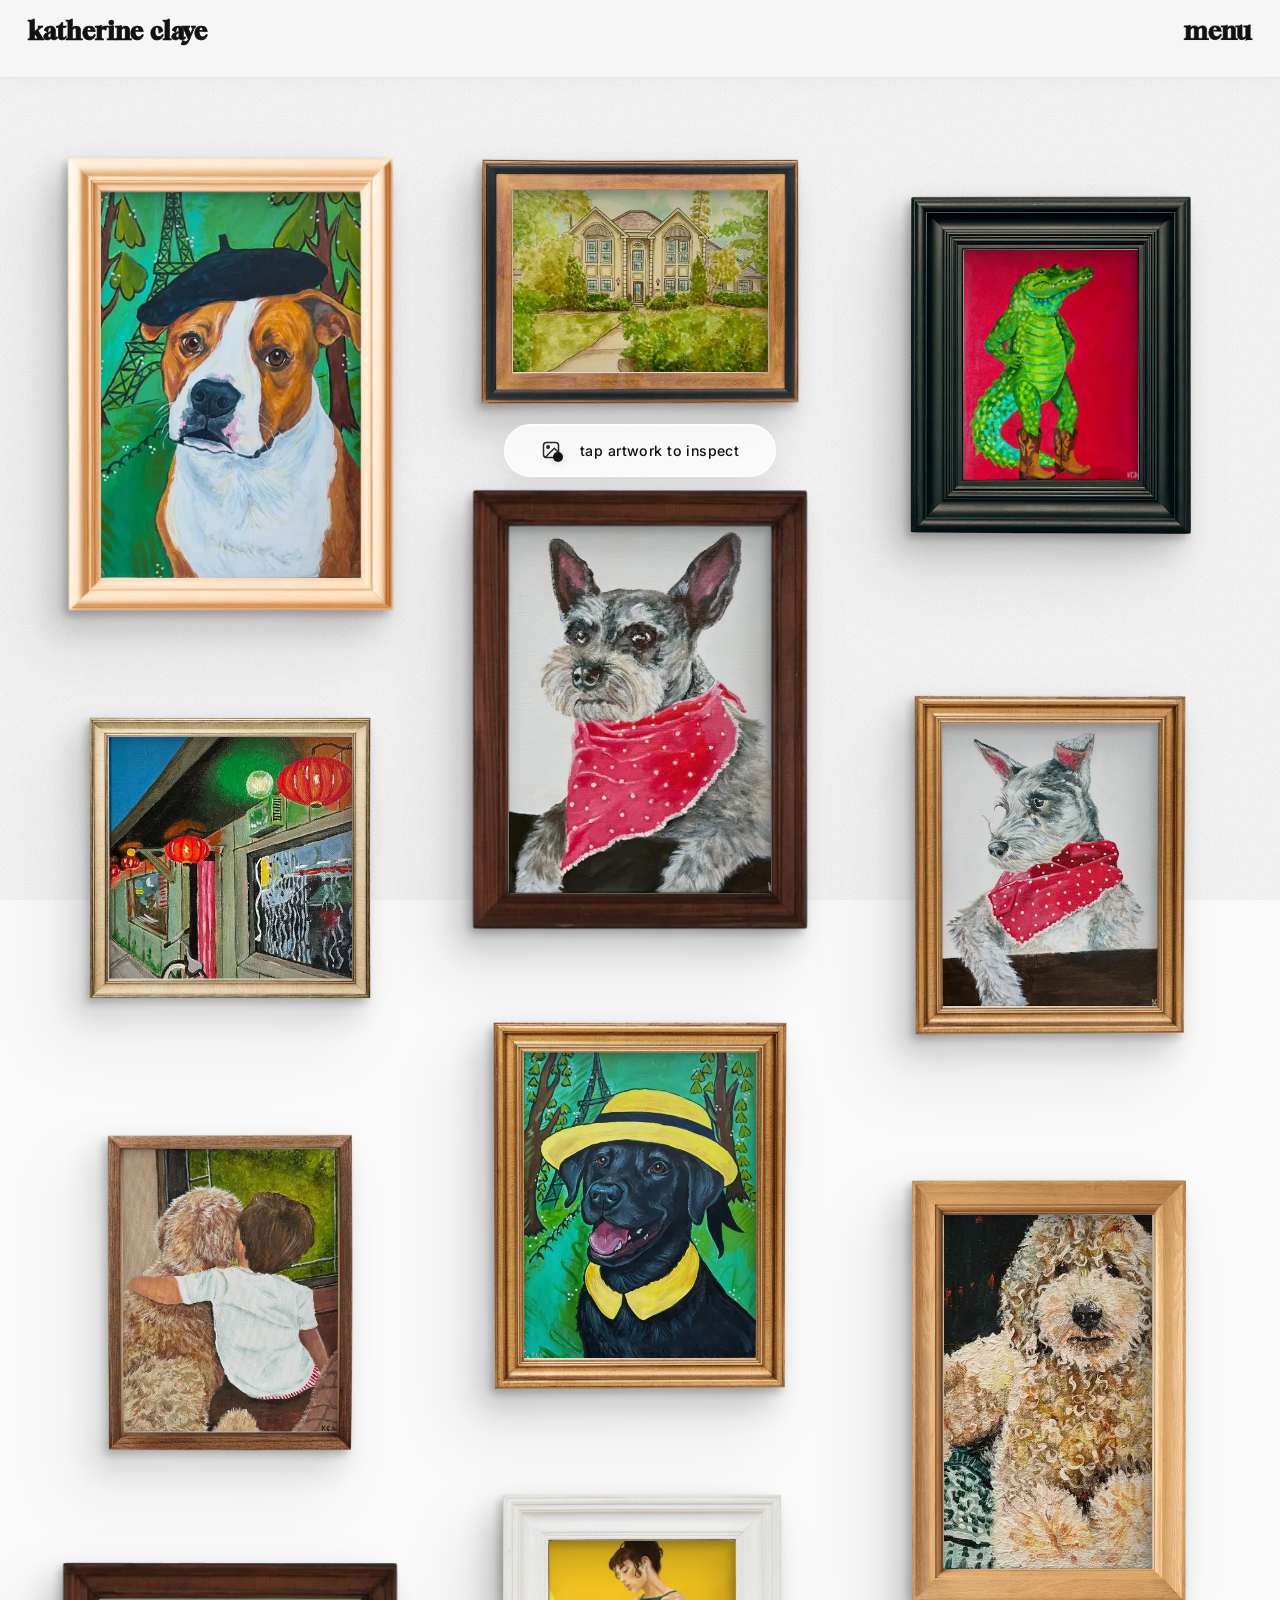
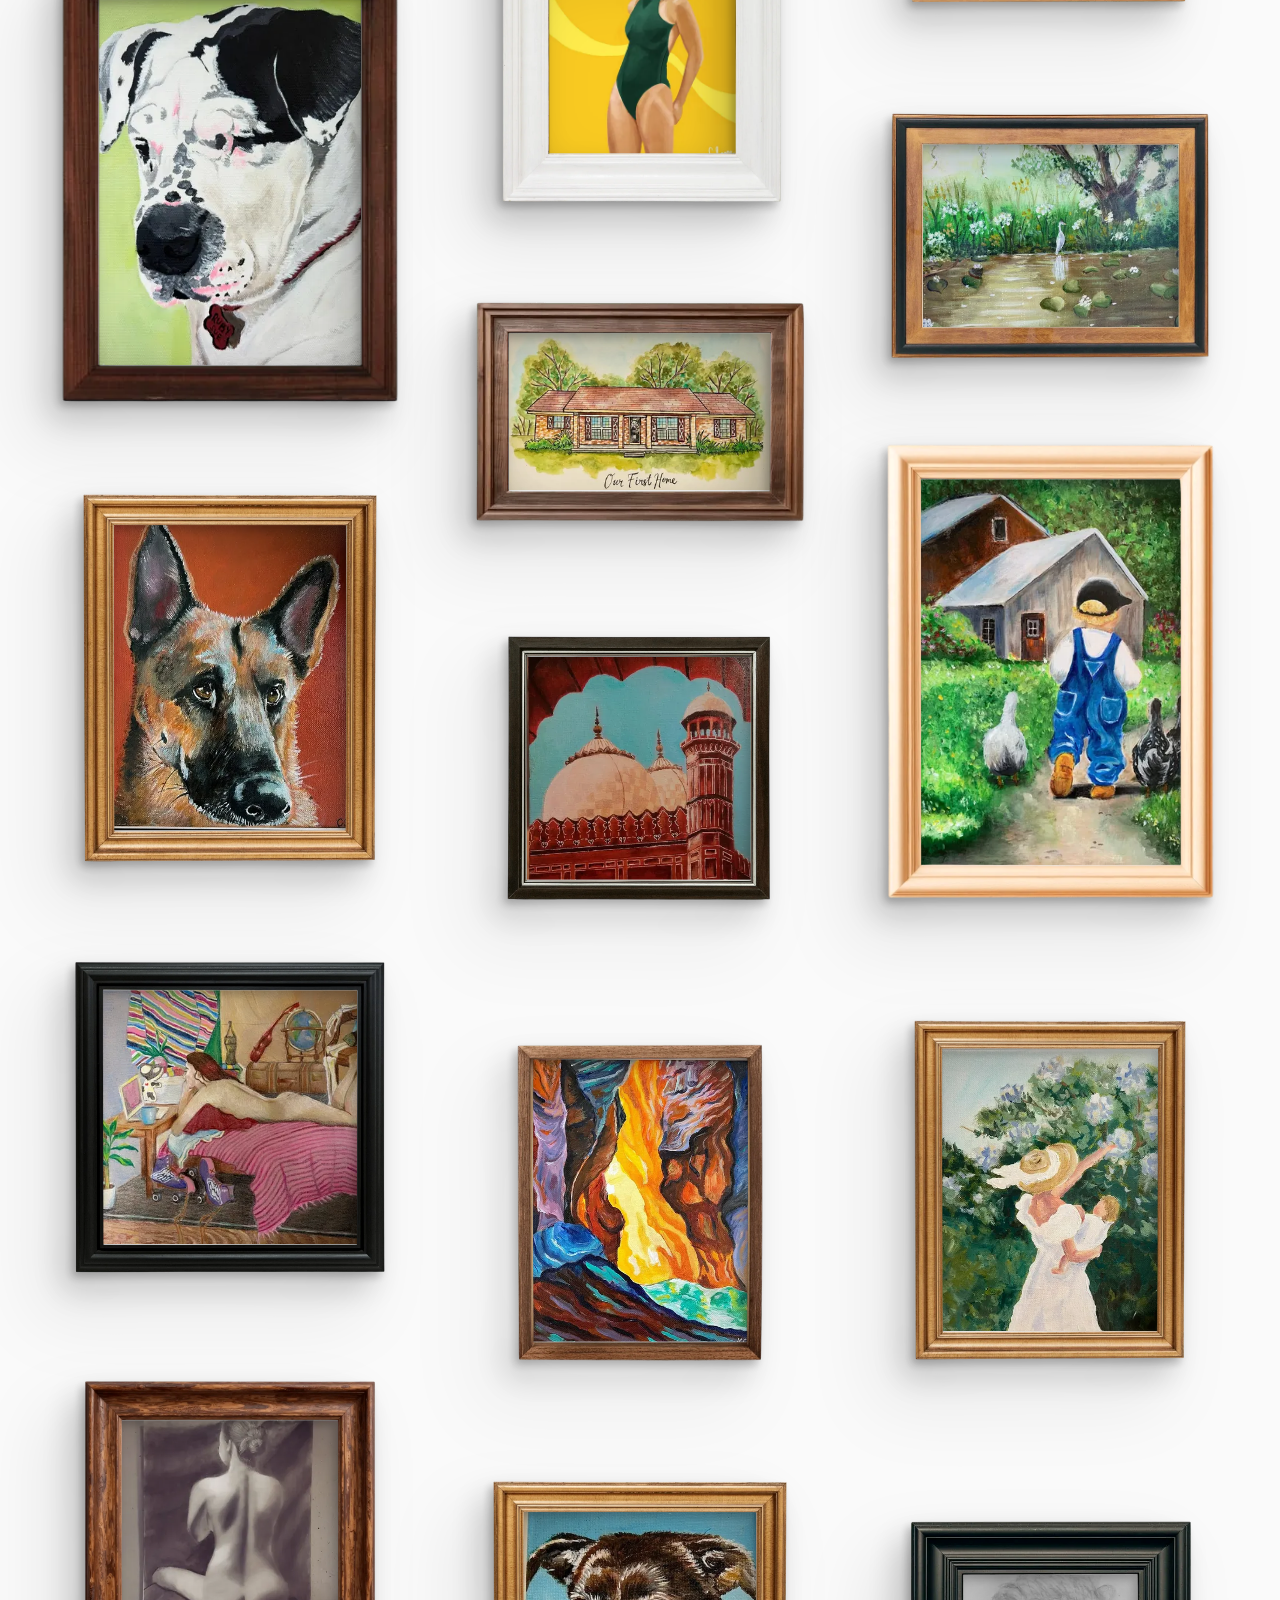
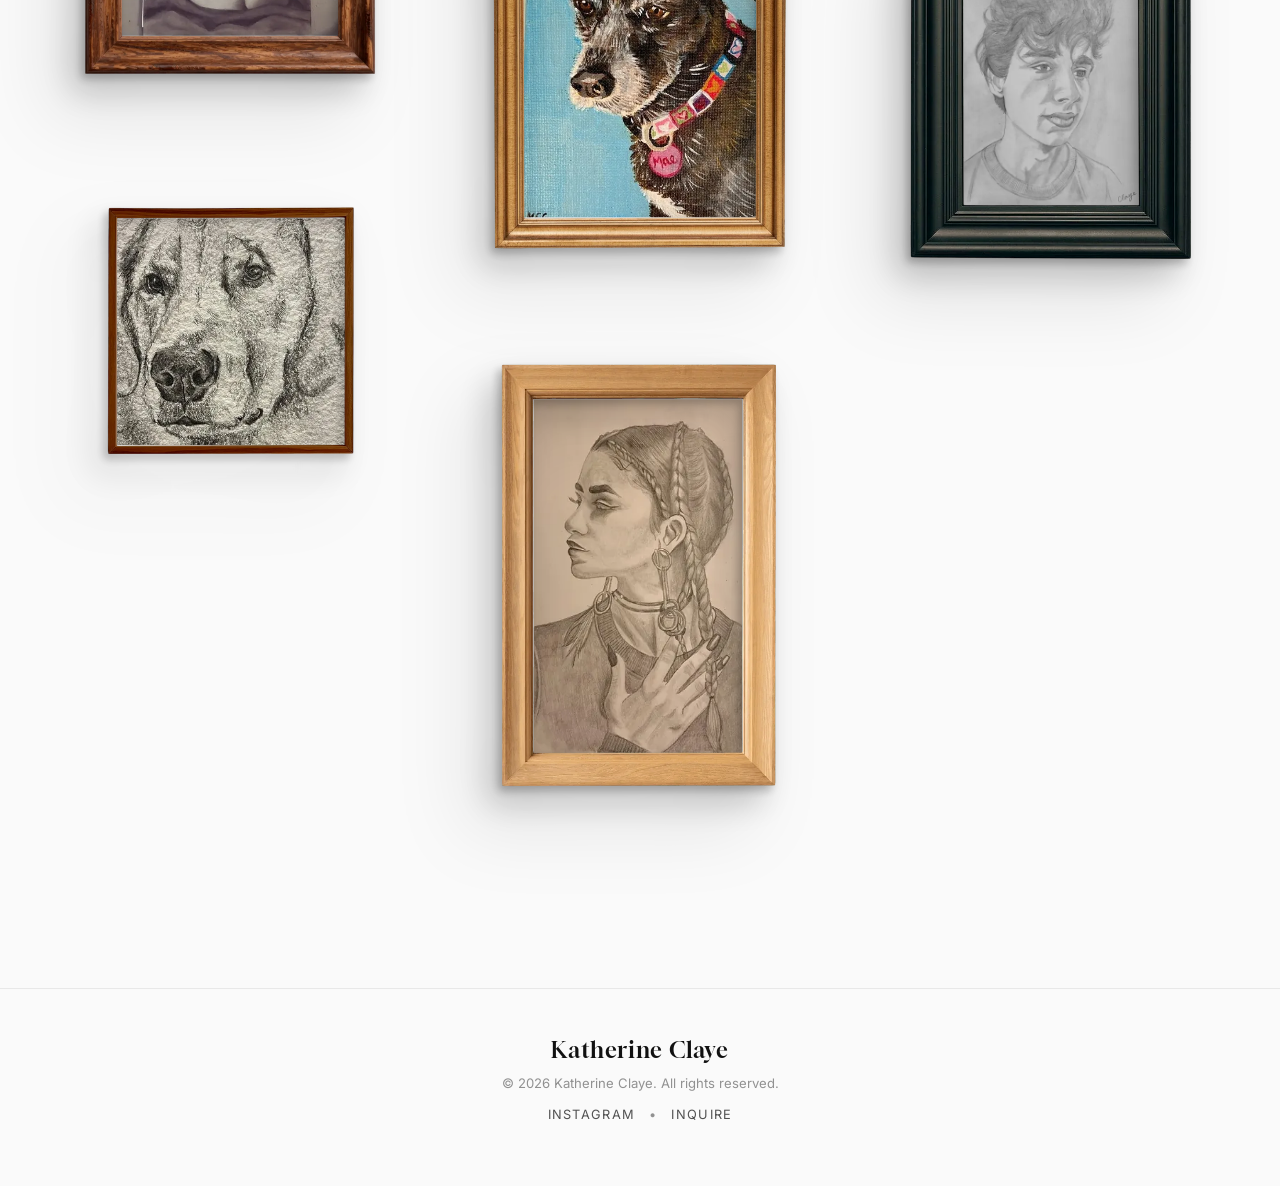
==== commit 8ff92c7b: "feat: frame toggle cycles modern → eclectic → mix; default to modern - Default frame style is now mo" ====
--- a/index.html
+++ b/index.html
@@ -141,7 +141,7 @@
       <nav class="right-menu-nav" aria-label="Gallery controls">
         <button id="auto-scroll-toggle" class="right-menu-item right-menu-item--play" aria-label="Toggle auto-scroll slideshow" aria-pressed="false">play</button>
         <button id="layout-cycle-btn"   class="right-menu-item right-menu-item--layout" aria-label="Cycle gallery layout columns" aria-pressed="false">layout</button>
-        <button id="frame-style-toggle" class="right-menu-item right-menu-item--frame" aria-label="Toggle between eclectic and modern frames" aria-pressed="false">frames</button>
+        <button id="frame-style-toggle" class="right-menu-item right-menu-item--frame" aria-label="Cycle frame style: currently modern" aria-pressed="true">frames</button>
         <button id="theme-toggle"       class="right-menu-item right-menu-item--theme" aria-label="Toggle light or dark theme" aria-pressed="false">light</button>
       </nav>
     </div>
--- a/css/style.css
+++ b/css/style.css
@@ -787,9 +787,11 @@
   }
 }
 
-/* .modern only applies its emphasis when the menu is actually visible */
+/* .modern and .mix only apply emphasis when the menu is actually visible */
 .right-menu-wrap.hovered .right-menu-item.modern,
-.site-header.menu-open .right-menu-item.modern {
+.right-menu-wrap.hovered .right-menu-item.mix,
+.site-header.menu-open .right-menu-item.modern,
+.site-header.menu-open .right-menu-item.mix {
   color: var(--text);
   font-weight: 700;
   opacity: 1;
@@ -797,8 +799,11 @@
 
 @media (hover: hover) {
   .right-menu-wrap:hover .right-menu-item.modern,
+  .right-menu-wrap:hover .right-menu-item.mix,
   .site-header:has(#artist-name-wrap:hover) .right-menu-item.modern,
-  .site-header:has(#right-menu-wrap:hover) .right-menu-item.modern {
+  .site-header:has(#artist-name-wrap:hover) .right-menu-item.mix,
+  .site-header:has(#right-menu-wrap:hover) .right-menu-item.modern,
+  .site-header:has(#right-menu-wrap:hover) .right-menu-item.mix {
     color: var(--text);
     font-weight: 700;
     opacity: 1;
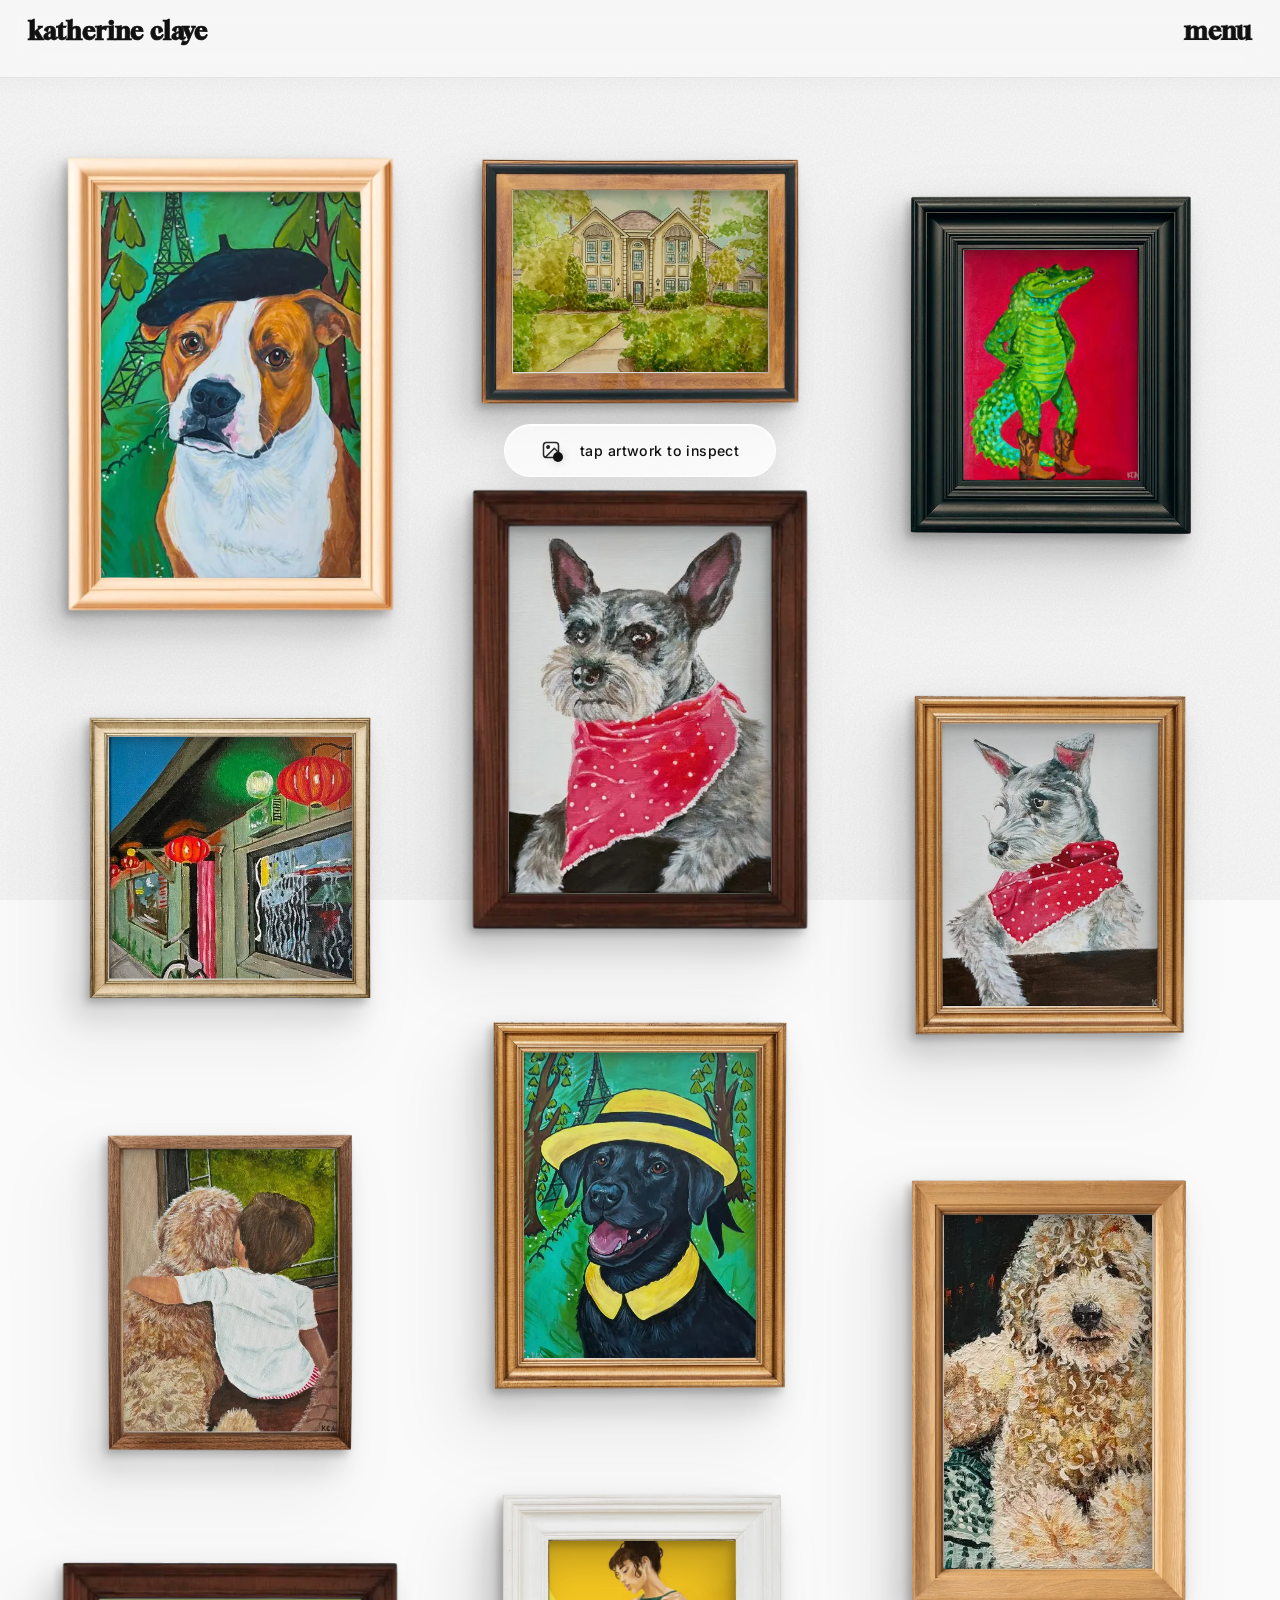
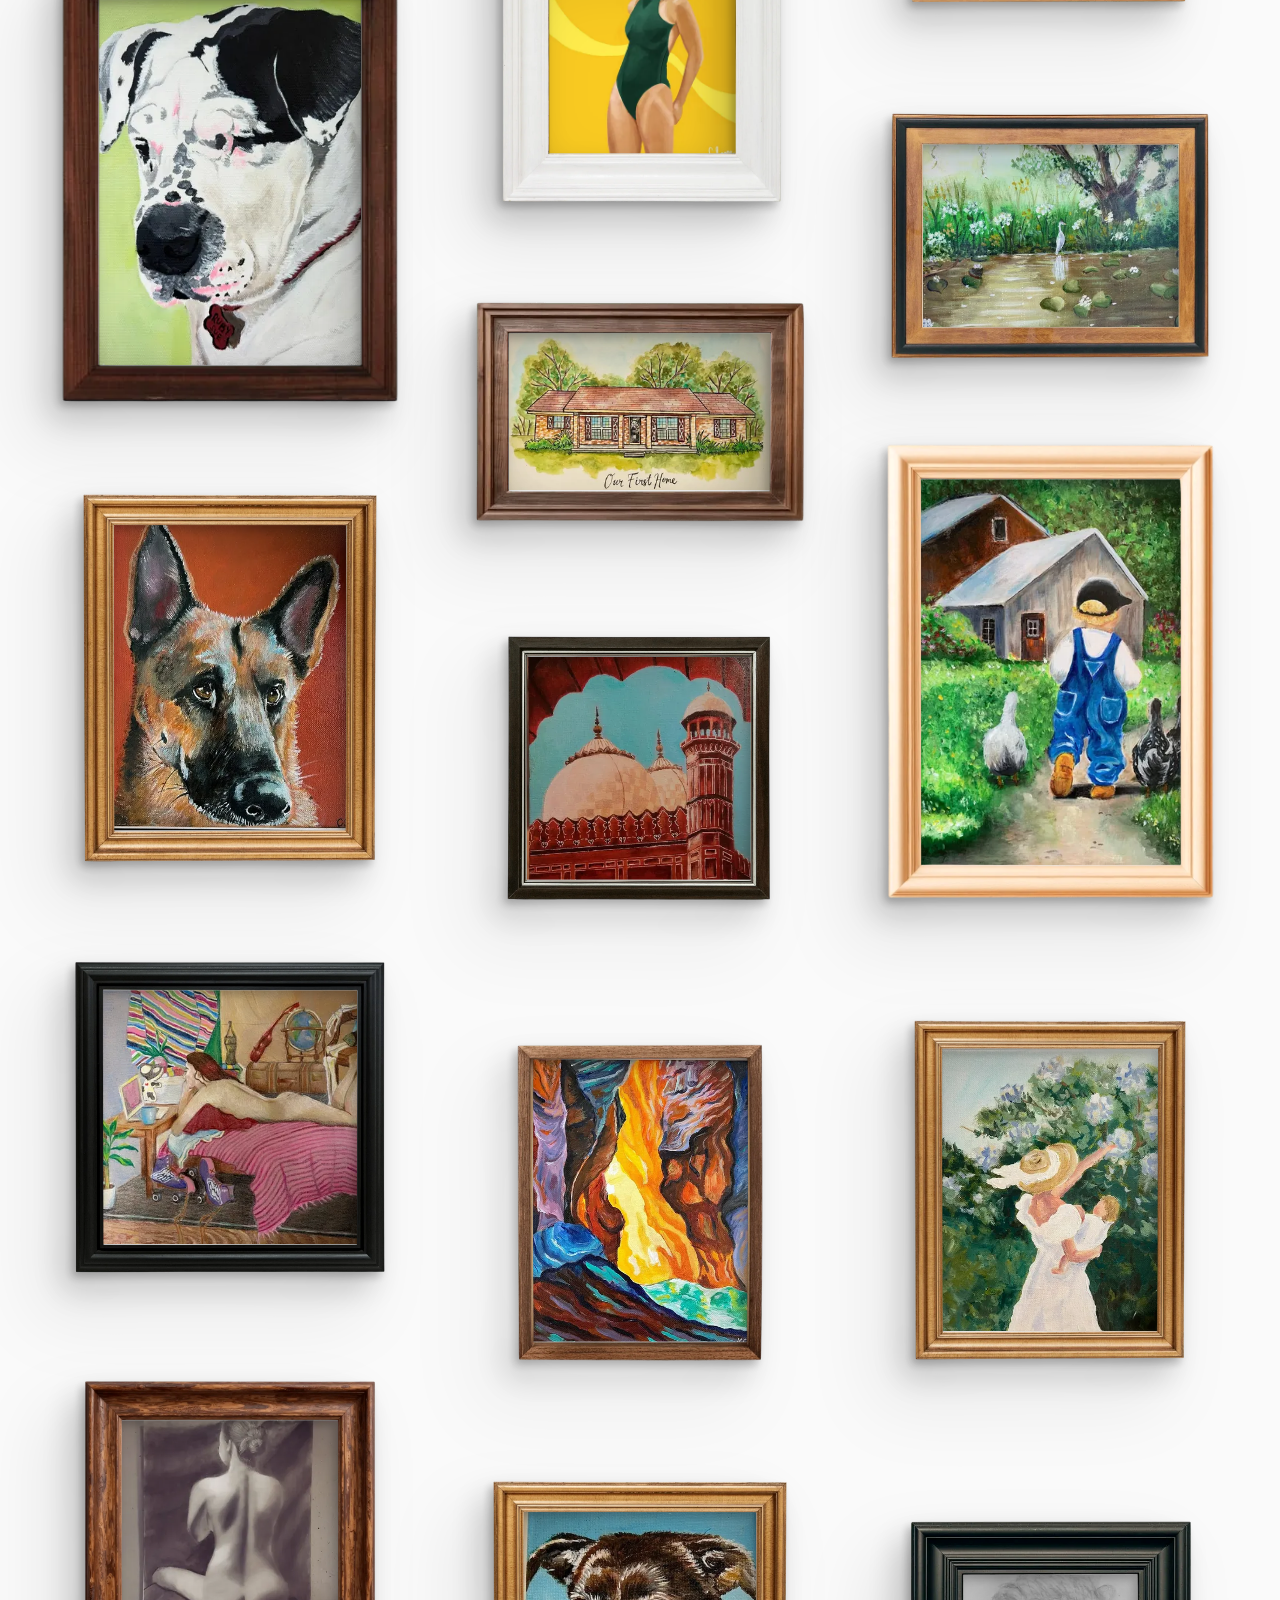
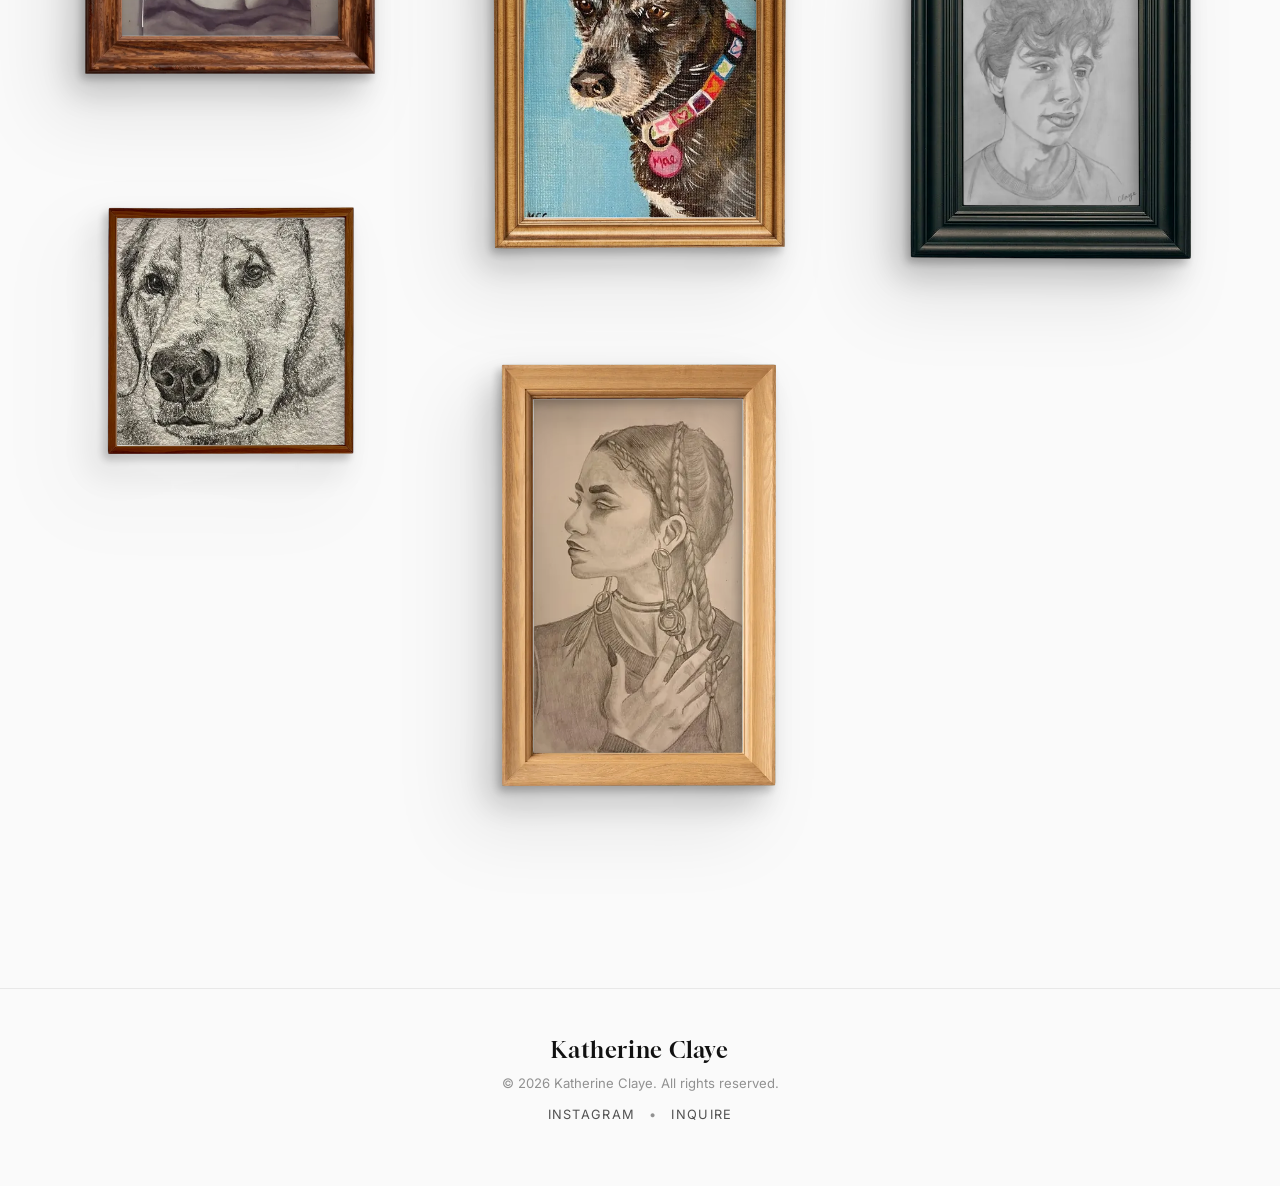
==== commit 8c84604a: "feat: show brief active frame style tooltip on toggle" ====
--- a/index.html
+++ b/index.html
@@ -83,7 +83,7 @@
     })();
   </script>
 
-  <link rel="stylesheet" href="css/style.css?v=20260904a">
+  <link rel="stylesheet" href="css/style.css?v=3ce2e56d">
 
   <!-- Microsoft Clarity -->
   <script type="text/javascript">
@@ -141,7 +141,10 @@
       <nav class="right-menu-nav" aria-label="Gallery controls">
         <button id="auto-scroll-toggle" class="right-menu-item right-menu-item--play" aria-label="Toggle auto-scroll slideshow" aria-pressed="false">play</button>
         <button id="layout-cycle-btn"   class="right-menu-item right-menu-item--layout" aria-label="Cycle gallery layout columns" aria-pressed="false">layout</button>
-        <button id="frame-style-toggle" class="right-menu-item right-menu-item--frame" aria-label="Cycle frame style: currently modern" aria-pressed="true">frames</button>
+        <button id="frame-style-toggle" class="right-menu-item right-menu-item--frame" aria-label="Cycle frame style: currently modern" aria-pressed="true">
+          frames
+          <span id="frame-style-tooltip" class="frame-style-tooltip" aria-hidden="true">modern</span>
+        </button>
         <button id="theme-toggle"       class="right-menu-item right-menu-item--theme" aria-label="Toggle light or dark theme" aria-pressed="false">light</button>
       </nav>
     </div>
@@ -343,6 +346,6 @@
   </div>
 
   <script src="js/data.js?v=2ba4df74"></script>
-  <script src="js/main.js?v=20260904a"></script>
+  <script src="js/main.js?v=005e7d63"></script>
 </body>
 </html>
--- a/css/style.css
+++ b/css/style.css
@@ -810,6 +810,60 @@
   }
 }
 
+/* ── Frame style tooltip ────────────────────────────────────────── */
+.frame-style-tooltip {
+  position: absolute;
+  right: calc(100% + 10px);
+  top: 50%;
+  transform: translateY(-50%) translateX(6px);
+  display: inline-flex;
+  align-items: center;
+  justify-content: center;
+  padding: 3px 10px;
+  font-family: 'Inter', -apple-system, BlinkMacSystemFont, sans-serif;
+  font-size: clamp(0.72rem, 1vw, 0.8rem);
+  font-weight: 500;
+  letter-spacing: 0.04em;
+  text-transform: lowercase;
+  color: var(--text);
+  background: rgba(255, 255, 255, 0.88);
+  backdrop-filter: blur(16px) saturate(160%);
+  -webkit-backdrop-filter: blur(16px) saturate(160%);
+  border: 1px solid rgba(0, 0, 0, 0.08);
+  border-radius: 999px;
+  box-shadow: 0 4px 14px rgba(0, 0, 0, 0.06), inset 0 1px 0 rgba(255, 255, 255, 0.9);
+  pointer-events: none;
+  white-space: nowrap;
+  opacity: 0;
+  visibility: hidden;
+  transition: opacity 0.24s cubic-bezier(0.16, 1, 0.3, 1),
+              transform 0.24s cubic-bezier(0.16, 1, 0.3, 1),
+              visibility 0.24s ease;
+  user-select: none;
+  z-index: 10;
+}
+
+[data-theme="dark"] .frame-style-tooltip {
+  background: rgba(28, 28, 32, 0.88);
+  border: 1px solid rgba(255, 255, 255, 0.14);
+  box-shadow: 0 6px 20px rgba(0, 0, 0, 0.5), inset 0 1px 0 rgba(255, 255, 255, 0.12);
+  color: var(--text);
+}
+
+.frame-style-tooltip.visible {
+  opacity: 1;
+  visibility: visible;
+  transform: translateY(-50%) translateX(0);
+}
+
+.right-menu-item--frame.has-tooltip {
+  opacity: 1;
+  filter: blur(0);
+  transform: translateX(0);
+  color: var(--text);
+  font-weight: 700;
+}
+
 /* ── Auto-scroll collapsed state enforcement ── */
 body.is-autoscrolling .site-header .right-menu-nav,
 body.is-autoscrolling .site-header .artist-nav,
@@ -1243,7 +1297,7 @@
   color: #111111;
   margin-bottom: 4px;
   line-height: 1.2;
-  text-shadow: 0 1px 2px rgba(255, 255, 255, 0.6), 0 0 14px rgba(255, 255, 255, 0.45);
+  text-shadow: 0 1px 2px rgba(255, 255, 255, 0.3), 0 0 14px rgba(255, 255, 255, 0.2);
 }
 
 [data-theme="dark"] .about-title {
@@ -1261,7 +1315,7 @@
   color: #27272a;
   font-weight: 700;
   margin-bottom: 0;
-  text-shadow: 0 1px 2px rgba(255, 255, 255, 0.55), 0 0 12px rgba(255, 255, 255, 0.4);
+  text-shadow: 0 1px 2px rgba(255, 255, 255, 0.28), 0 0 12px rgba(255, 255, 255, 0.18);
 }
 
 [data-theme="dark"] .about-subtitle {
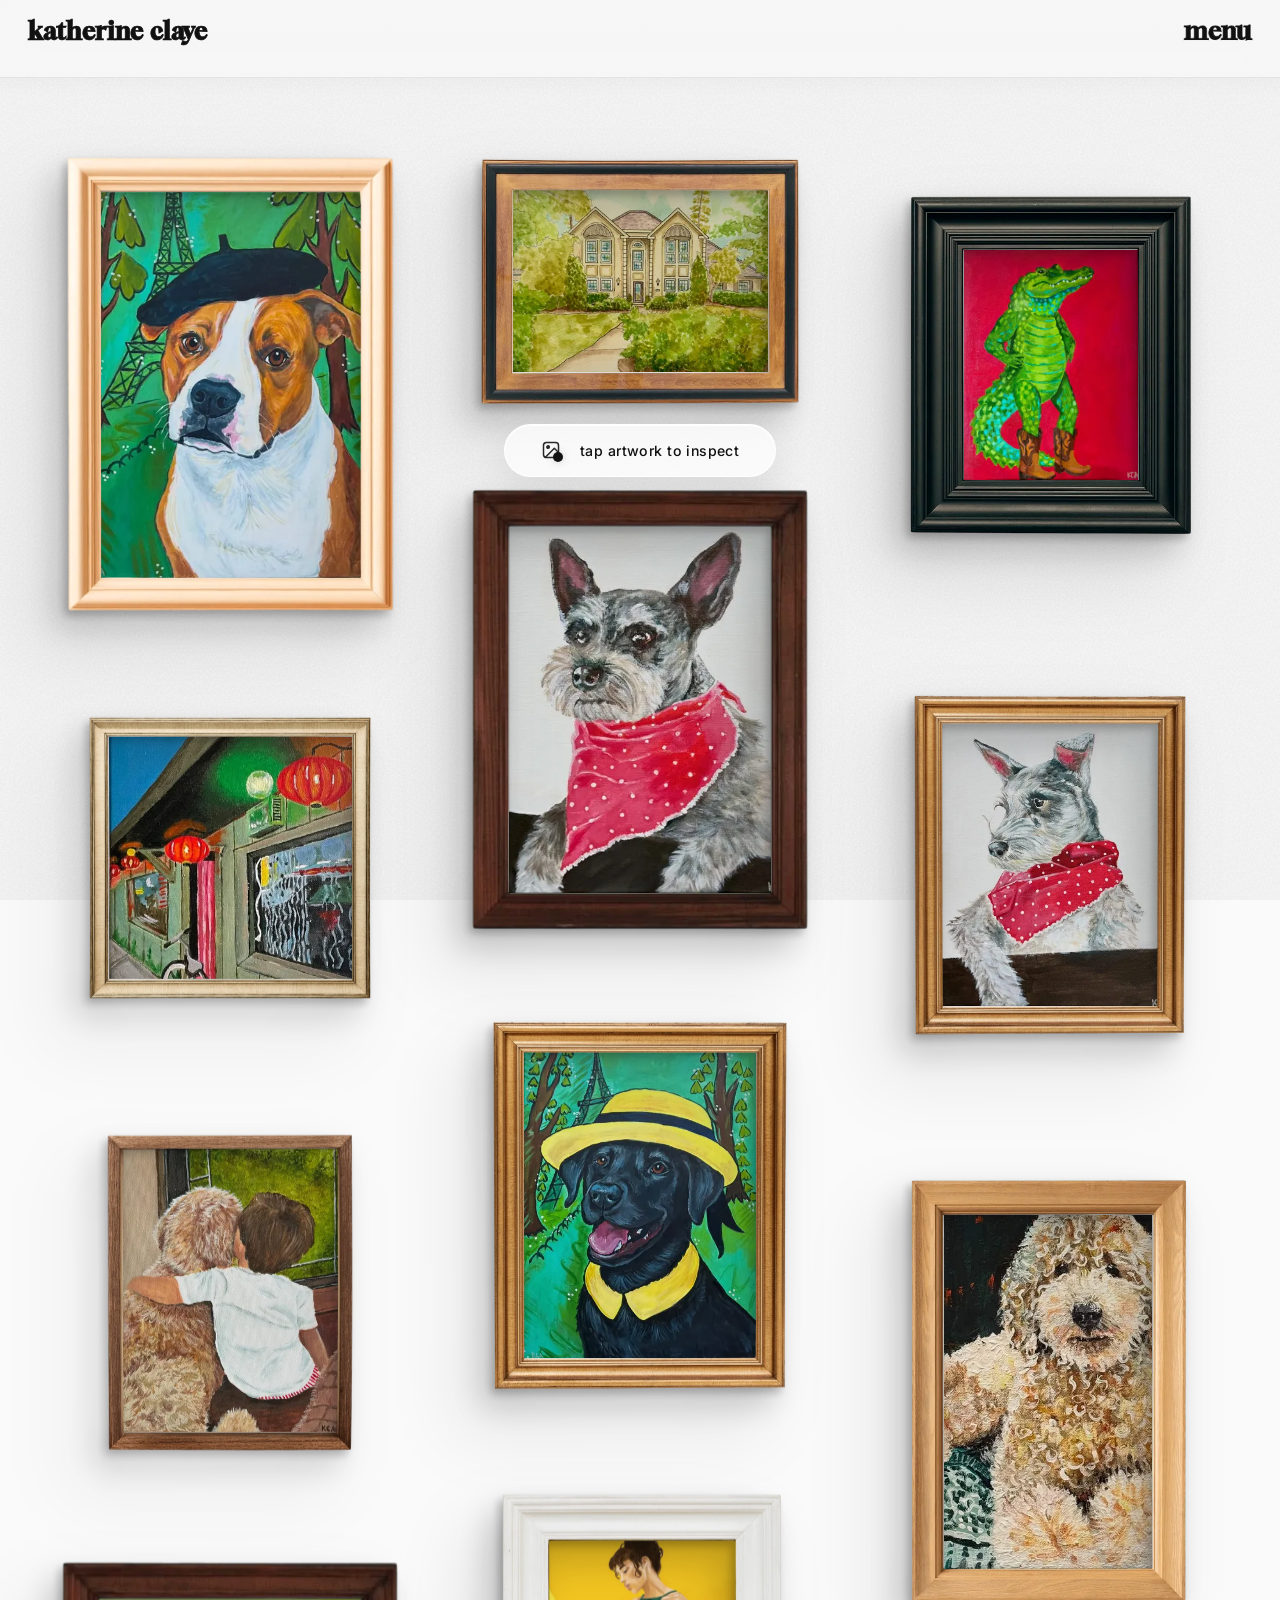
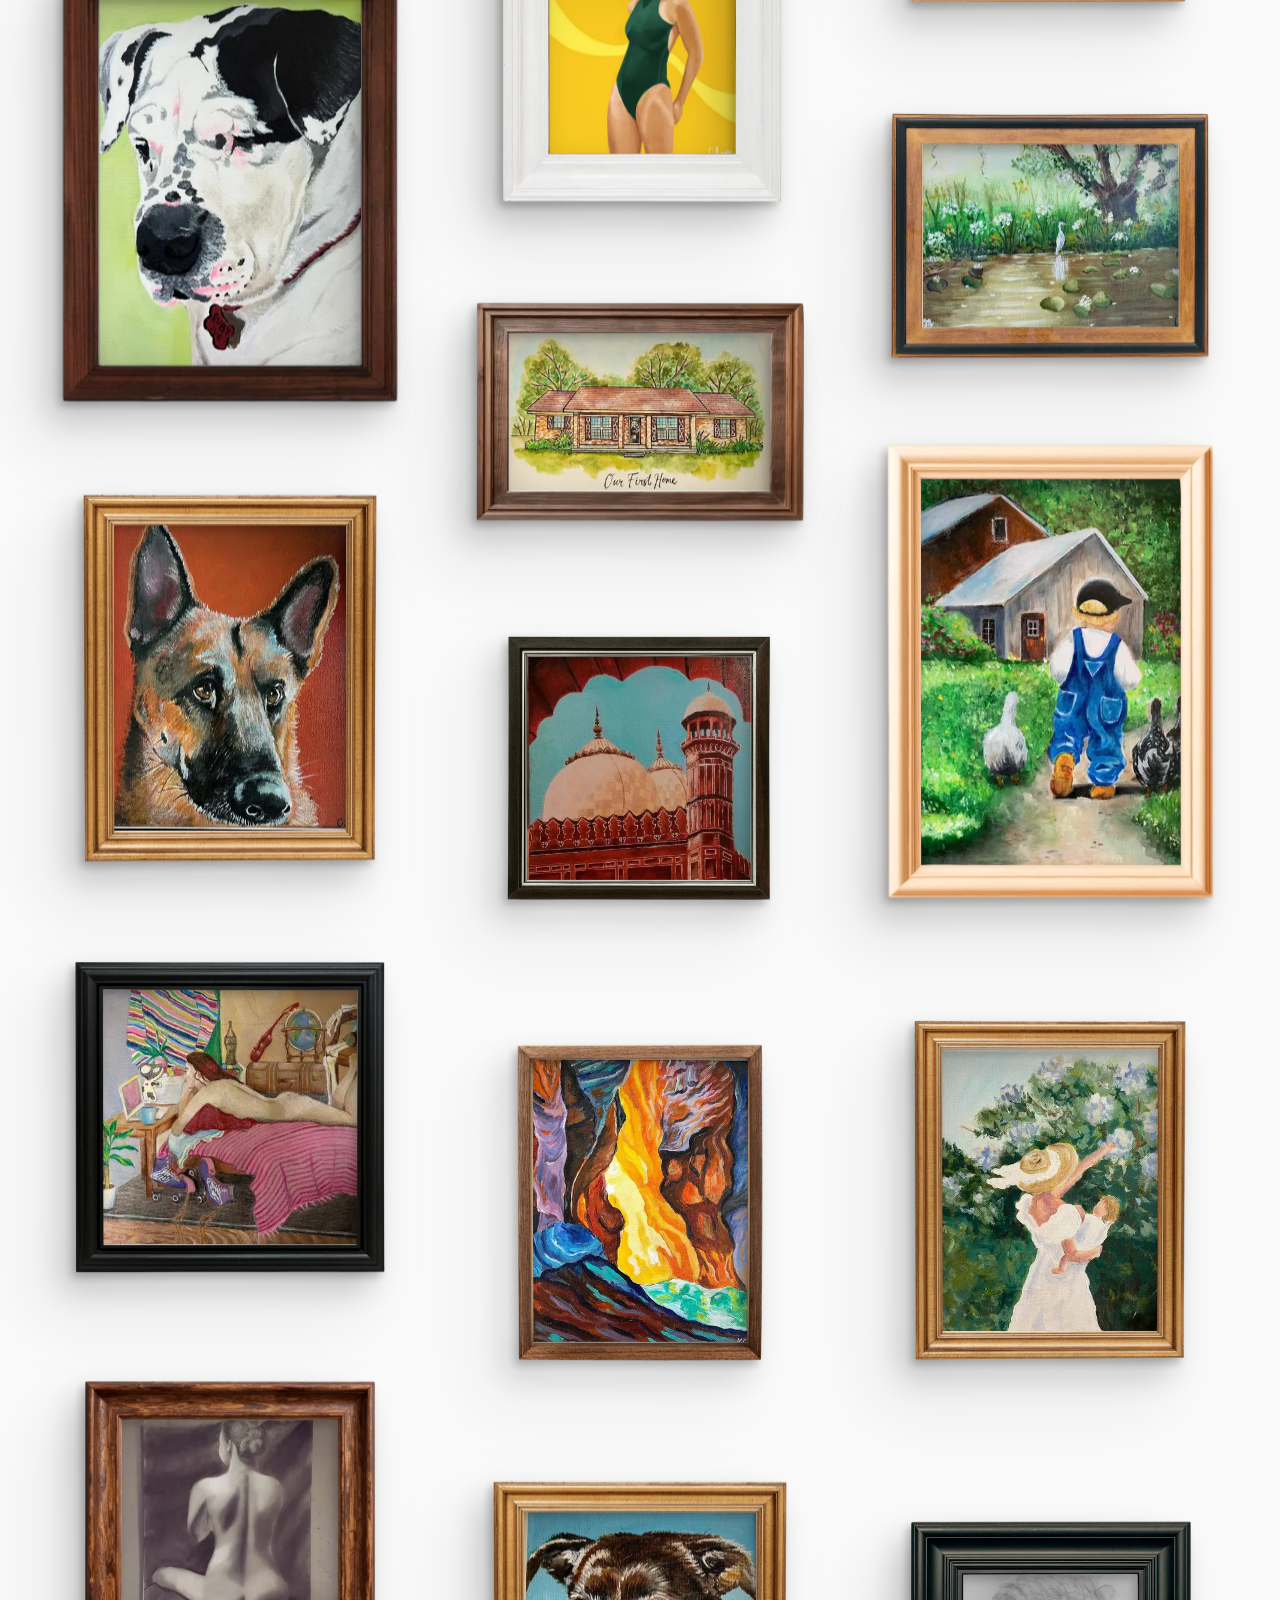
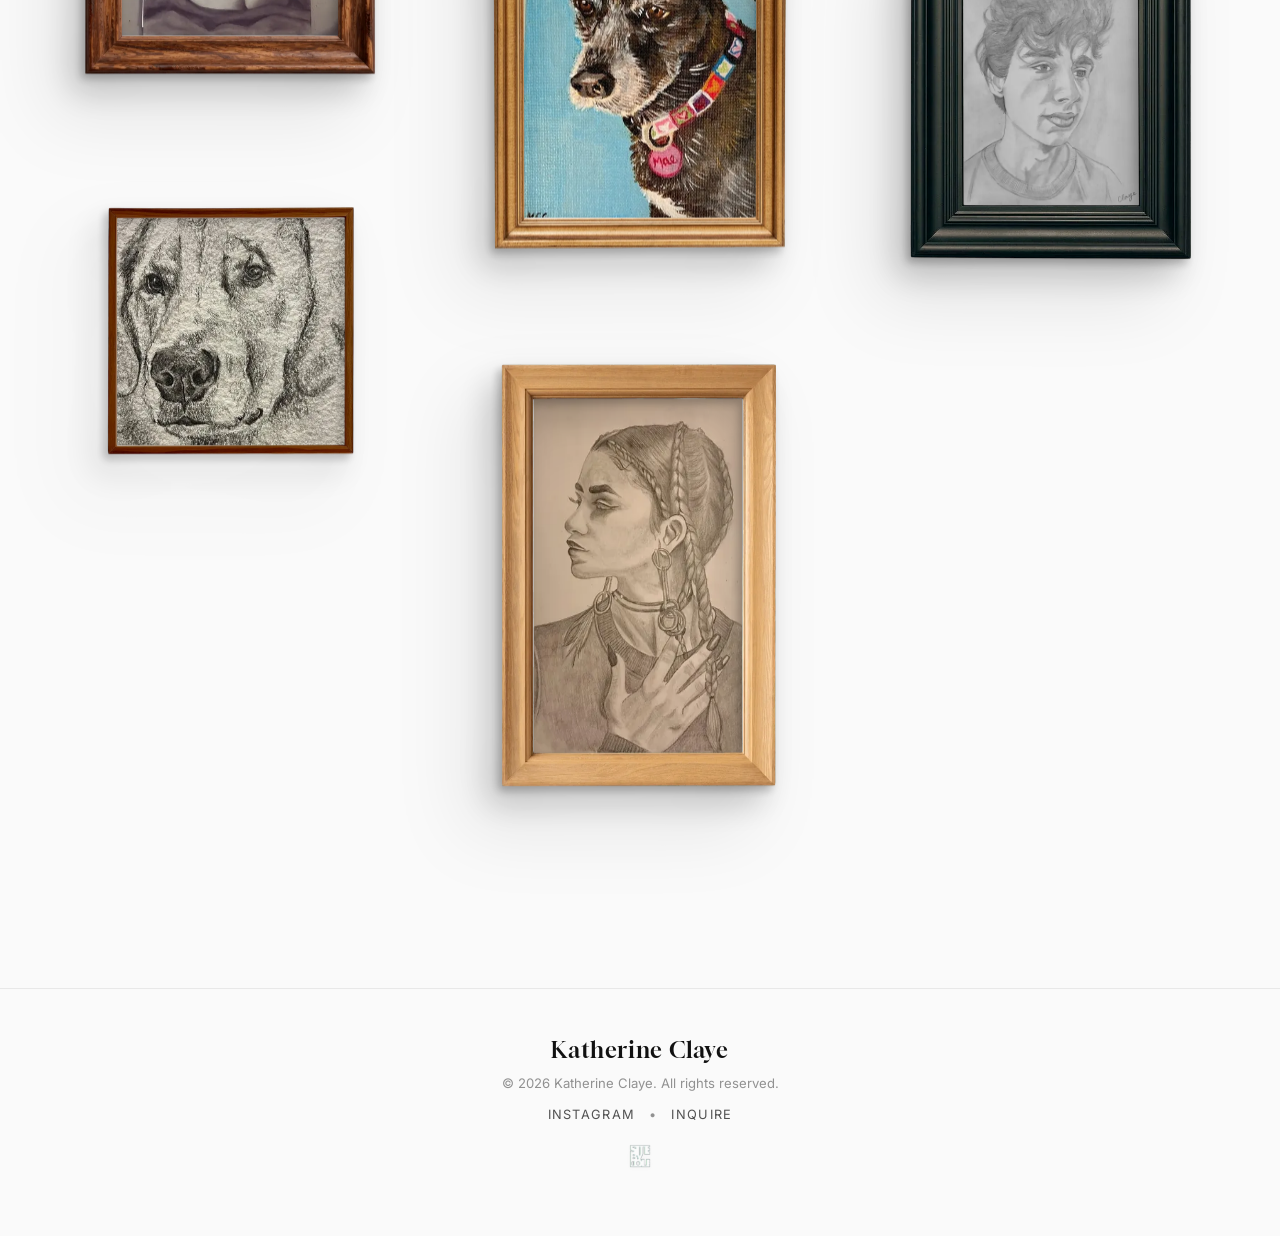
==== commit eb704f7e: "Add discreet credit icon with tooltip linking to GitHub in footer" ====
--- a/index.html
+++ b/index.html
@@ -168,6 +168,10 @@
         <span class="site-footer__divider" aria-hidden="true">&bull;</span>
         <a href="/contact" class="site-footer__link site-footer__inquiry-link" id="footer-inquiry-link">Inquire</a>
       </div>
+      <a href="https://github.com/morpson" target="_blank" rel="noopener noreferrer" class="site-footer__credit" aria-label="Site By Cole">
+        <img src="assets/site-by-cole.png" alt="Site By Cole" class="site-footer__credit-icon" width="22" height="24" loading="lazy">
+        <span class="site-footer__credit-tooltip" role="tooltip">Site By Cole</span>
+      </a>
     </div>
   </footer>
 
--- a/css/style.css
+++ b/css/style.css
@@ -1657,6 +1657,92 @@
   font-size: 0.8rem;
 }
 
+.site-footer__credit {
+  position: relative;
+  display: inline-flex;
+  align-items: center;
+  justify-content: center;
+  margin-top: 6px;
+  padding: 4px;
+  border-radius: 6px;
+  text-decoration: none;
+  opacity: 0.35;
+  transition: opacity 0.25s cubic-bezier(0.16, 1, 0.3, 1),
+              transform 0.25s cubic-bezier(0.16, 1, 0.3, 1);
+  outline: none;
+  cursor: pointer;
+}
+
+.site-footer__credit:hover,
+.site-footer__credit:focus-visible {
+  opacity: 0.92;
+  transform: translateY(-1px);
+}
+
+.site-footer__credit:focus-visible {
+  outline: 2px solid var(--text-muted);
+  outline-offset: 3px;
+}
+
+.site-footer__credit-icon {
+  width: 22px;
+  height: auto;
+  aspect-ratio: 836 / 902;
+  display: block;
+  object-fit: contain;
+  filter: drop-shadow(0 1px 2px rgba(0, 0, 0, 0.08));
+  transition: filter 0.25s ease;
+}
+
+[data-theme="dark"] .site-footer__credit-icon {
+  filter: drop-shadow(0 0 1px rgba(255, 255, 255, 0.35)) drop-shadow(0 1px 4px rgba(0, 0, 0, 0.4));
+}
+
+.site-footer__credit-tooltip {
+  position: absolute;
+  bottom: calc(100% + 8px);
+  left: 50%;
+  transform: translateX(-50%) translateY(4px);
+  display: inline-flex;
+  align-items: center;
+  justify-content: center;
+  padding: 4px 10px;
+  font-family: 'Inter', -apple-system, BlinkMacSystemFont, sans-serif;
+  font-size: 0.72rem;
+  font-weight: 500;
+  letter-spacing: 0.03em;
+  color: var(--text);
+  background: rgba(255, 255, 255, 0.92);
+  backdrop-filter: blur(16px) saturate(160%);
+  -webkit-backdrop-filter: blur(16px) saturate(160%);
+  border: 1px solid rgba(0, 0, 0, 0.08);
+  border-radius: 999px;
+  box-shadow: 0 4px 14px rgba(0, 0, 0, 0.08), inset 0 1px 0 rgba(255, 255, 255, 0.9);
+  pointer-events: none;
+  white-space: nowrap;
+  opacity: 0;
+  visibility: hidden;
+  transition: opacity 0.22s cubic-bezier(0.16, 1, 0.3, 1),
+              transform 0.22s cubic-bezier(0.16, 1, 0.3, 1),
+              visibility 0.22s ease;
+  user-select: none;
+  z-index: 20;
+}
+
+[data-theme="dark"] .site-footer__credit-tooltip {
+  background: rgba(28, 28, 32, 0.92);
+  border: 1px solid rgba(255, 255, 255, 0.14);
+  box-shadow: 0 6px 20px rgba(0, 0, 0, 0.5), inset 0 1px 0 rgba(255, 255, 255, 0.12);
+  color: var(--text);
+}
+
+.site-footer__credit:hover .site-footer__credit-tooltip,
+.site-footer__credit:focus-visible .site-footer__credit-tooltip {
+  opacity: 1;
+  visibility: visible;
+  transform: translateX(-50%) translateY(0);
+}
+
 /* ── Artwork Detail View Modal ── */
 .artwork-modal {
   position: fixed;
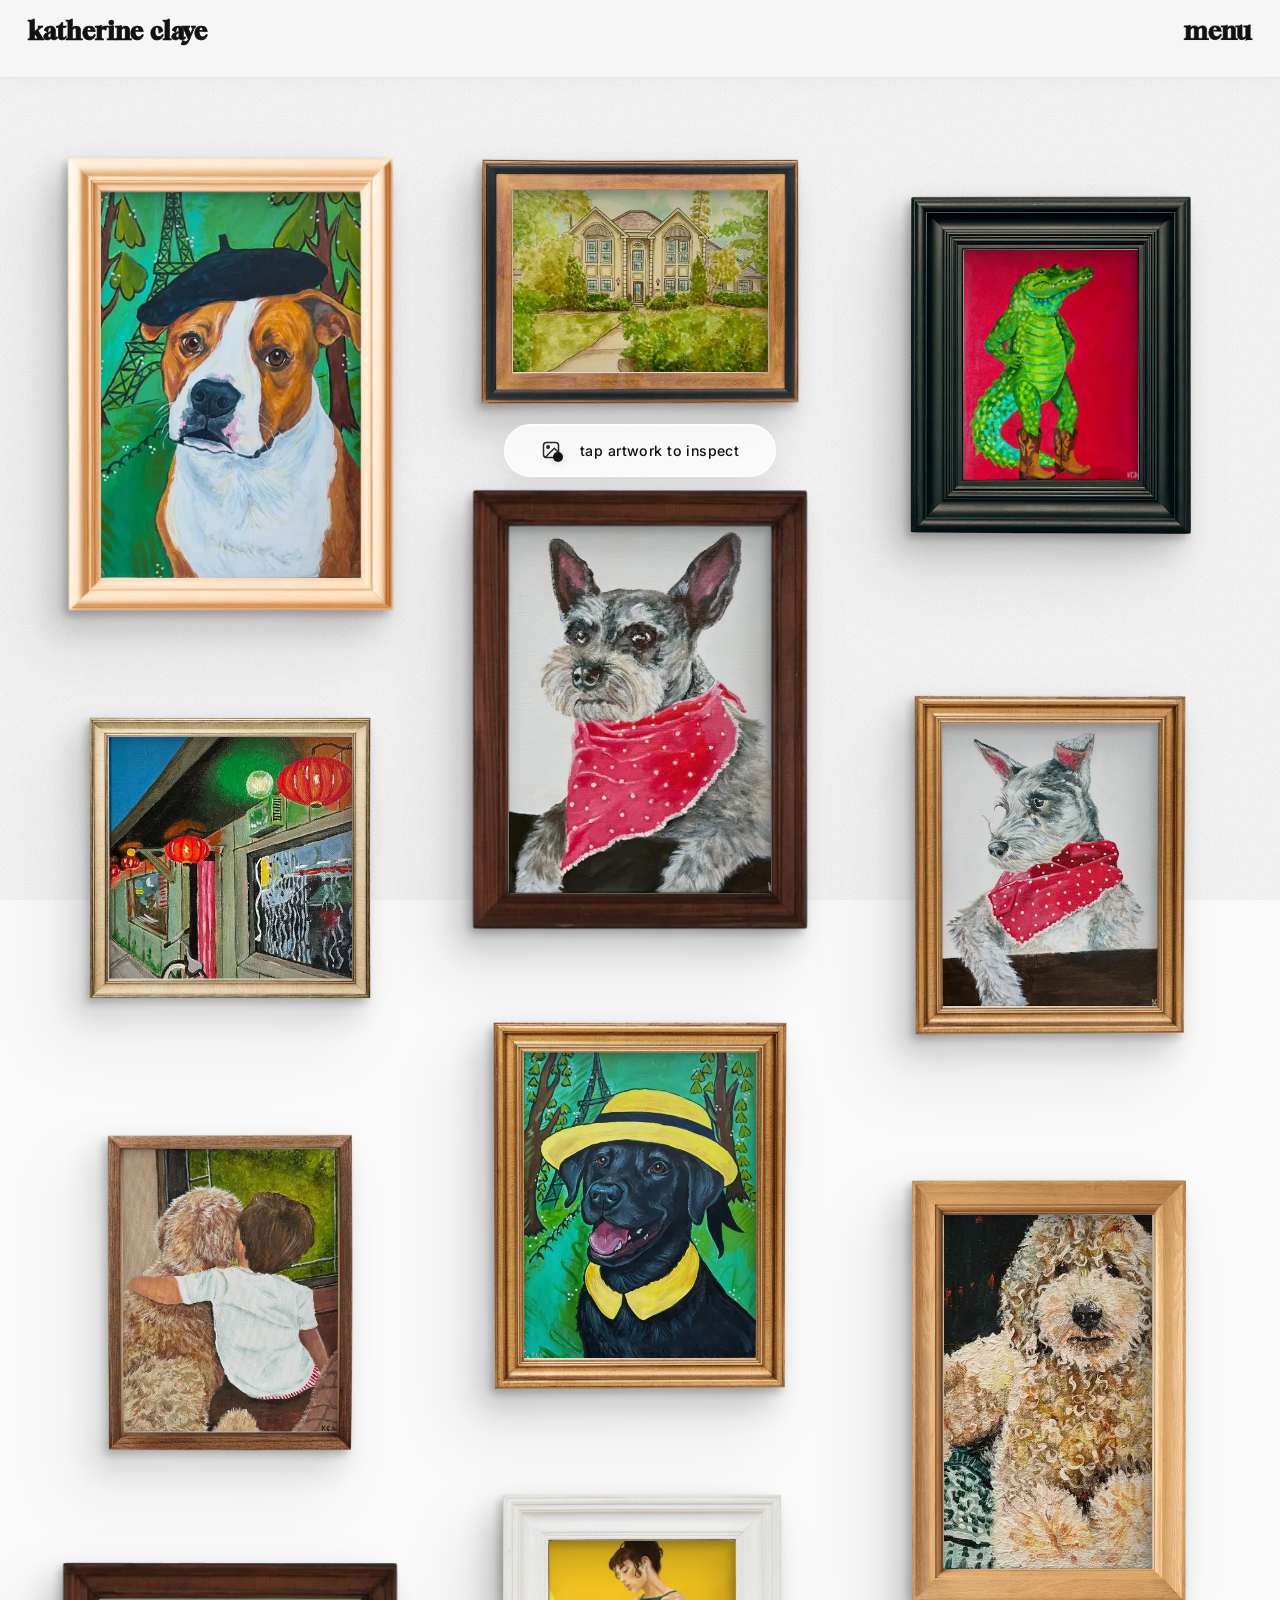
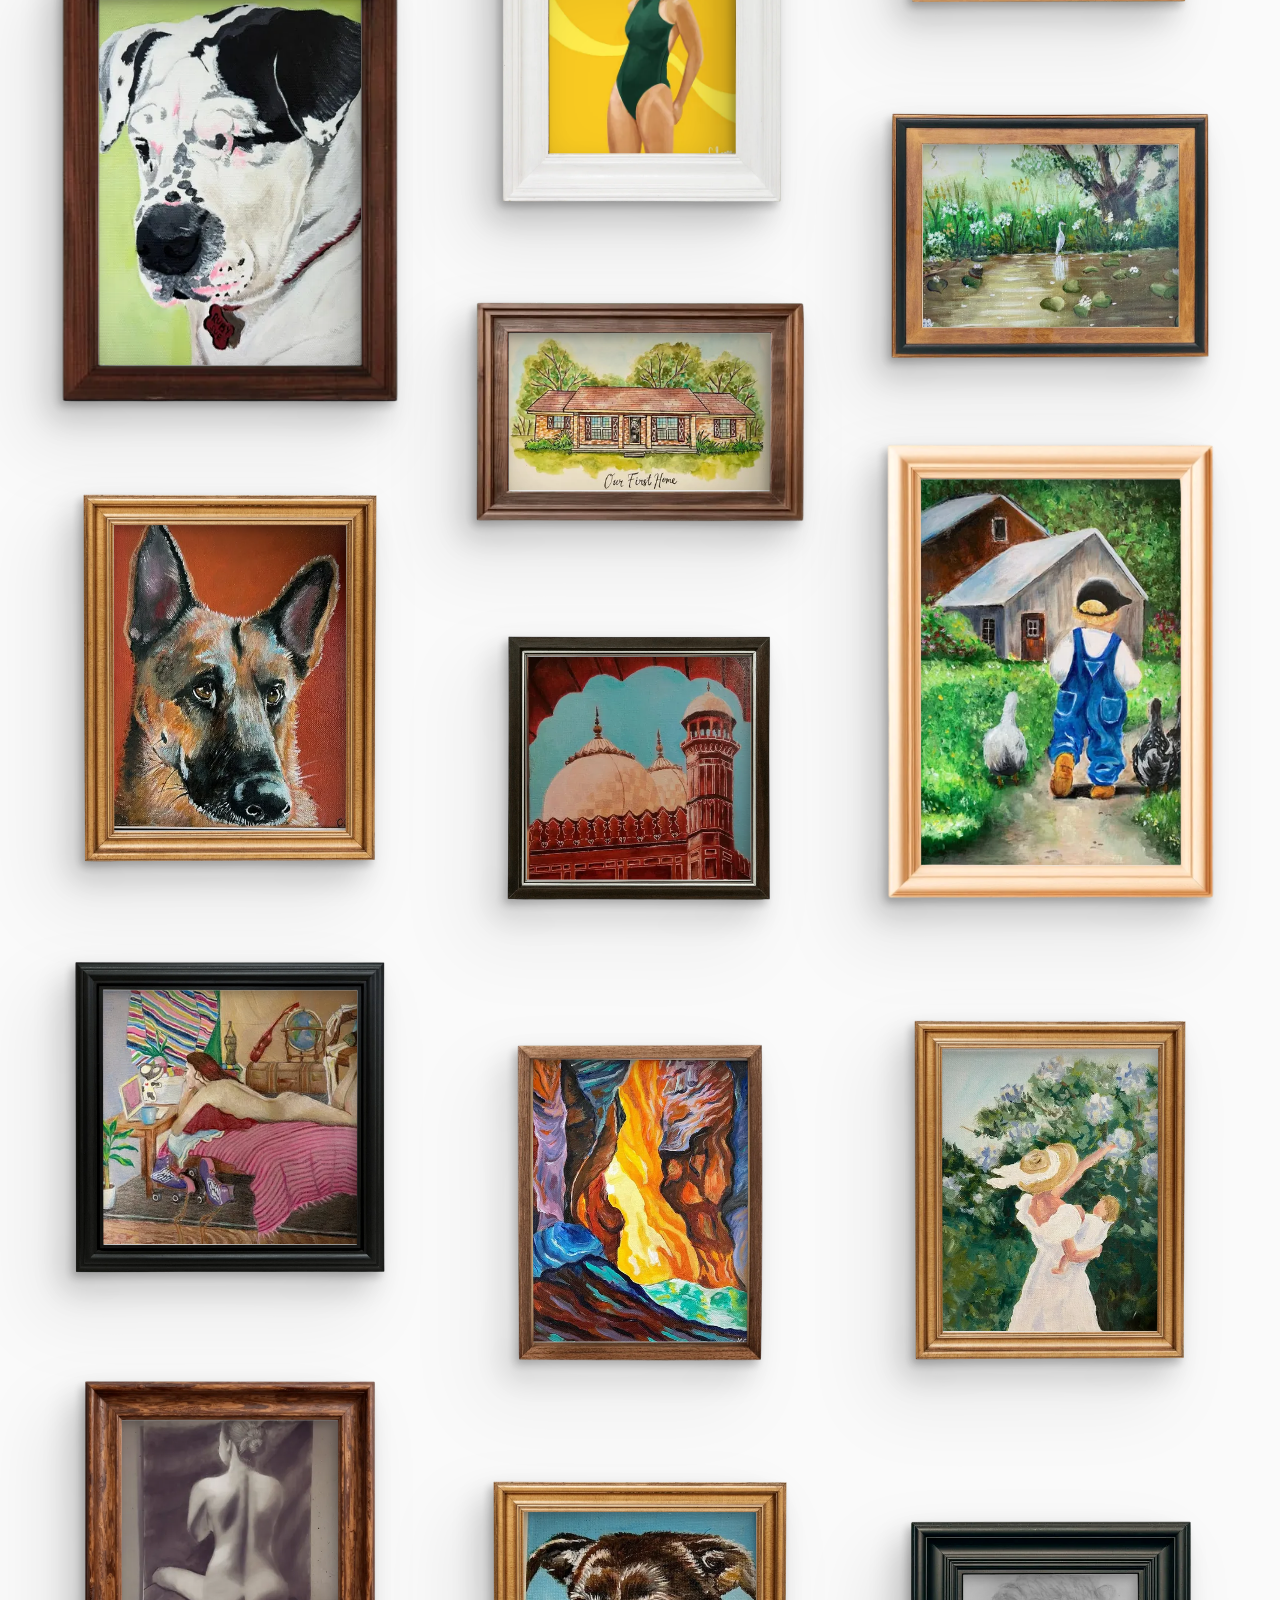
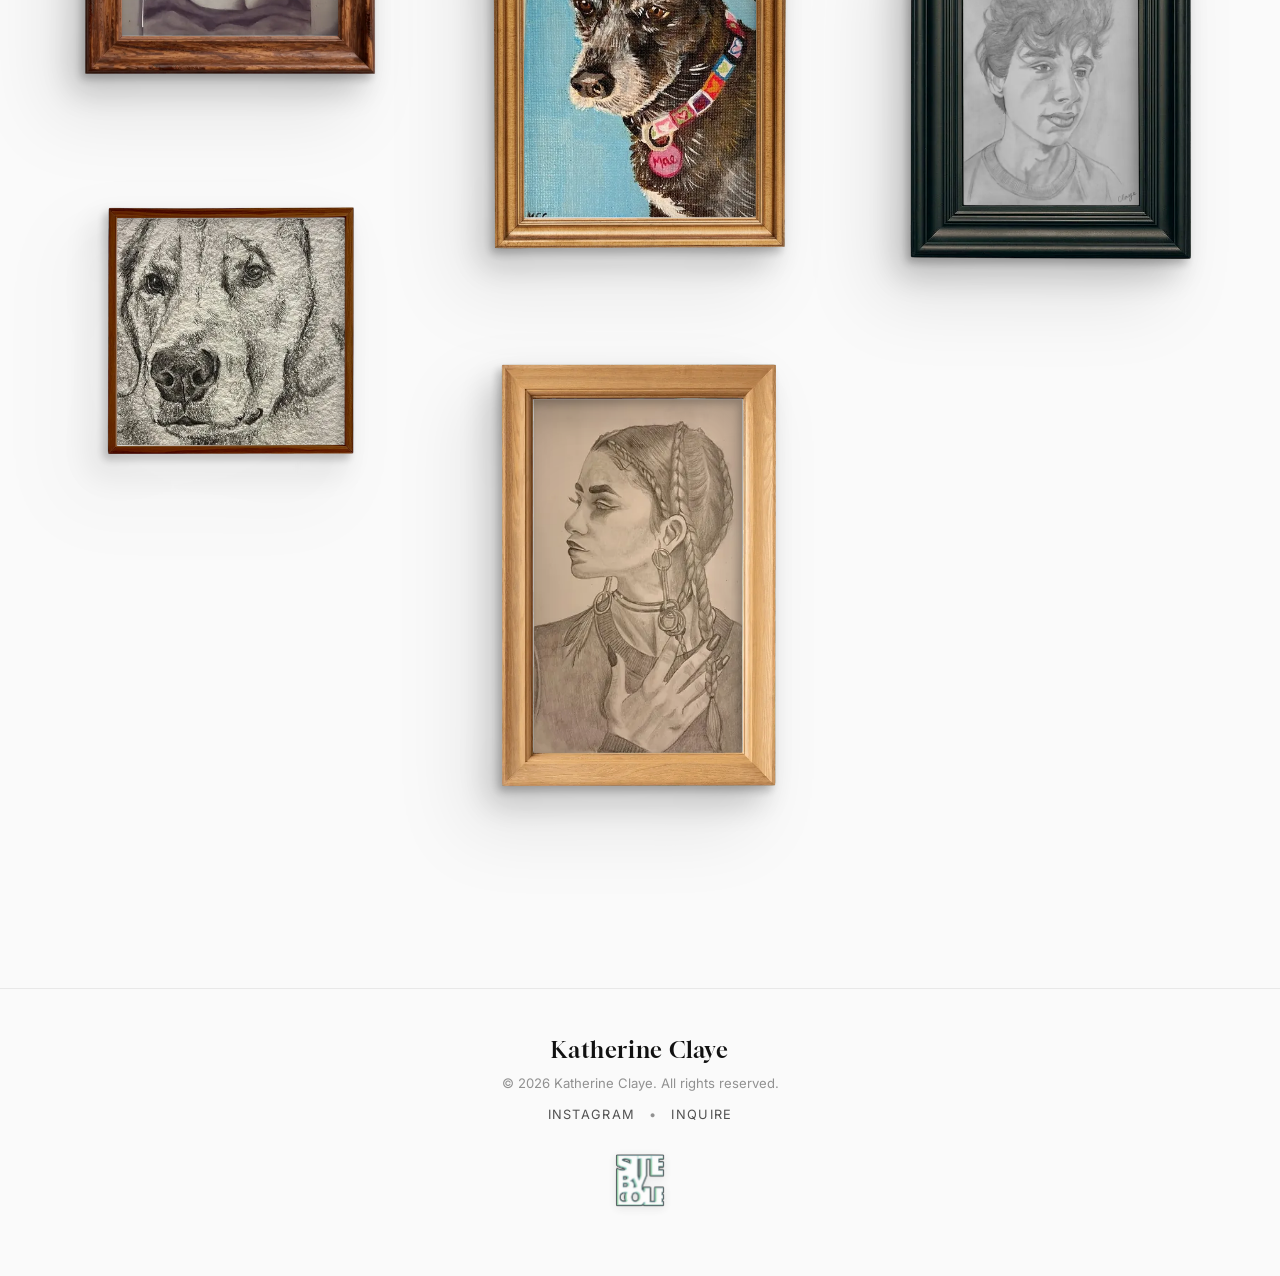
==== commit 4efe5e31: "Increase footer credit icon size and visibility" ====
--- a/index.html
+++ b/index.html
@@ -169,7 +169,7 @@
         <a href="/contact" class="site-footer__link site-footer__inquiry-link" id="footer-inquiry-link">Inquire</a>
       </div>
       <a href="https://github.com/morpson" target="_blank" rel="noopener noreferrer" class="site-footer__credit" aria-label="Site By Cole">
-        <img src="assets/site-by-cole.png" alt="Site By Cole" class="site-footer__credit-icon" width="22" height="24" loading="lazy">
+        <img src="assets/site-by-cole.png" alt="Site By Cole" class="site-footer__credit-icon" width="52" height="56" loading="lazy">
         <span class="site-footer__credit-tooltip" role="tooltip">Site By Cole</span>
       </a>
     </div>
--- a/css/style.css
+++ b/css/style.css
@@ -1662,11 +1662,11 @@
   display: inline-flex;
   align-items: center;
   justify-content: center;
-  margin-top: 6px;
+  margin-top: 14px;
   padding: 4px;
-  border-radius: 6px;
+  border-radius: 8px;
   text-decoration: none;
-  opacity: 0.35;
+  opacity: 0.75;
   transition: opacity 0.25s cubic-bezier(0.16, 1, 0.3, 1),
               transform 0.25s cubic-bezier(0.16, 1, 0.3, 1);
   outline: none;
@@ -1675,8 +1675,8 @@
 
 .site-footer__credit:hover,
 .site-footer__credit:focus-visible {
-  opacity: 0.92;
-  transform: translateY(-1px);
+  opacity: 1;
+  transform: translateY(-2px);
 }
 
 .site-footer__credit:focus-visible {
@@ -1685,17 +1685,17 @@
 }
 
 .site-footer__credit-icon {
-  width: 22px;
+  width: 52px;
   height: auto;
   aspect-ratio: 836 / 902;
   display: block;
   object-fit: contain;
-  filter: drop-shadow(0 1px 2px rgba(0, 0, 0, 0.08));
+  filter: drop-shadow(0 2px 5px rgba(0, 0, 0, 0.12));
   transition: filter 0.25s ease;
 }
 
 [data-theme="dark"] .site-footer__credit-icon {
-  filter: drop-shadow(0 0 1px rgba(255, 255, 255, 0.35)) drop-shadow(0 1px 4px rgba(0, 0, 0, 0.4));
+  filter: drop-shadow(0 0 1px rgba(255, 255, 255, 0.45)) drop-shadow(0 2px 8px rgba(0, 0, 0, 0.6));
 }
 
 .site-footer__credit-tooltip {
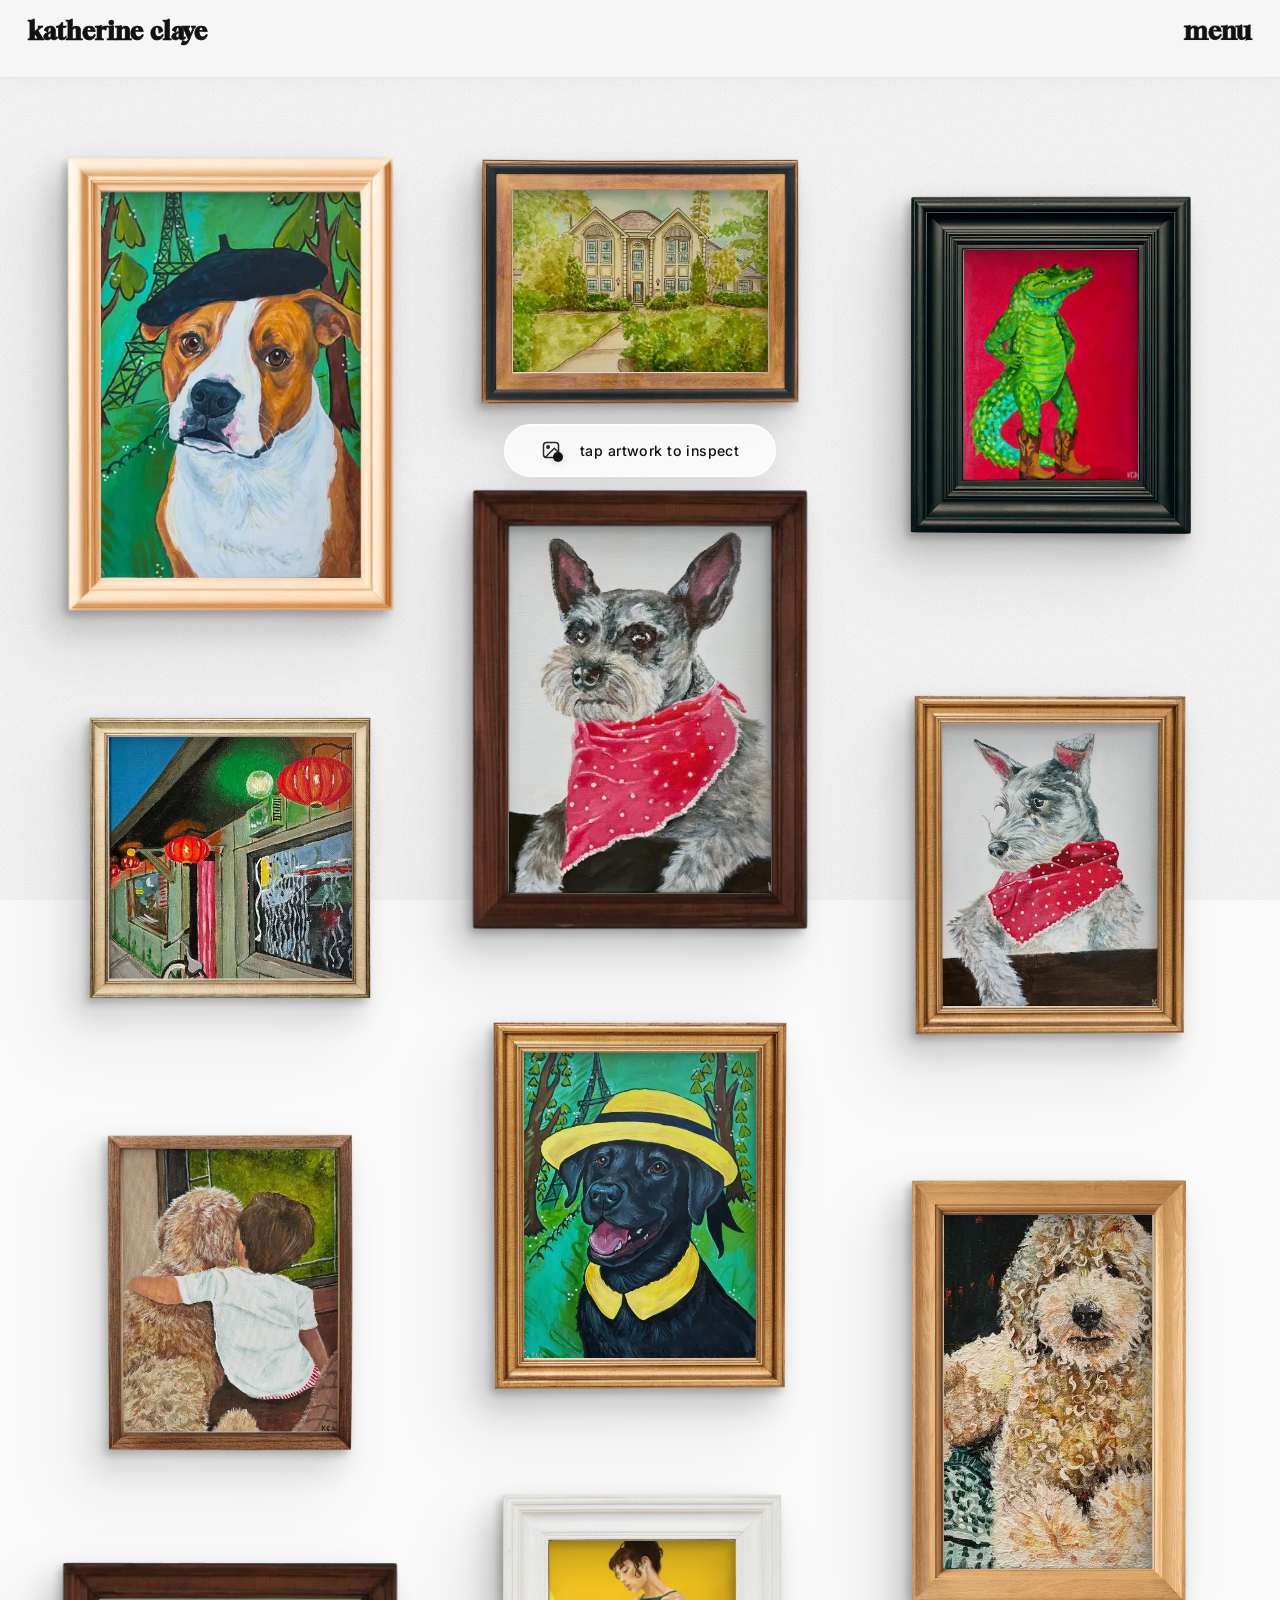
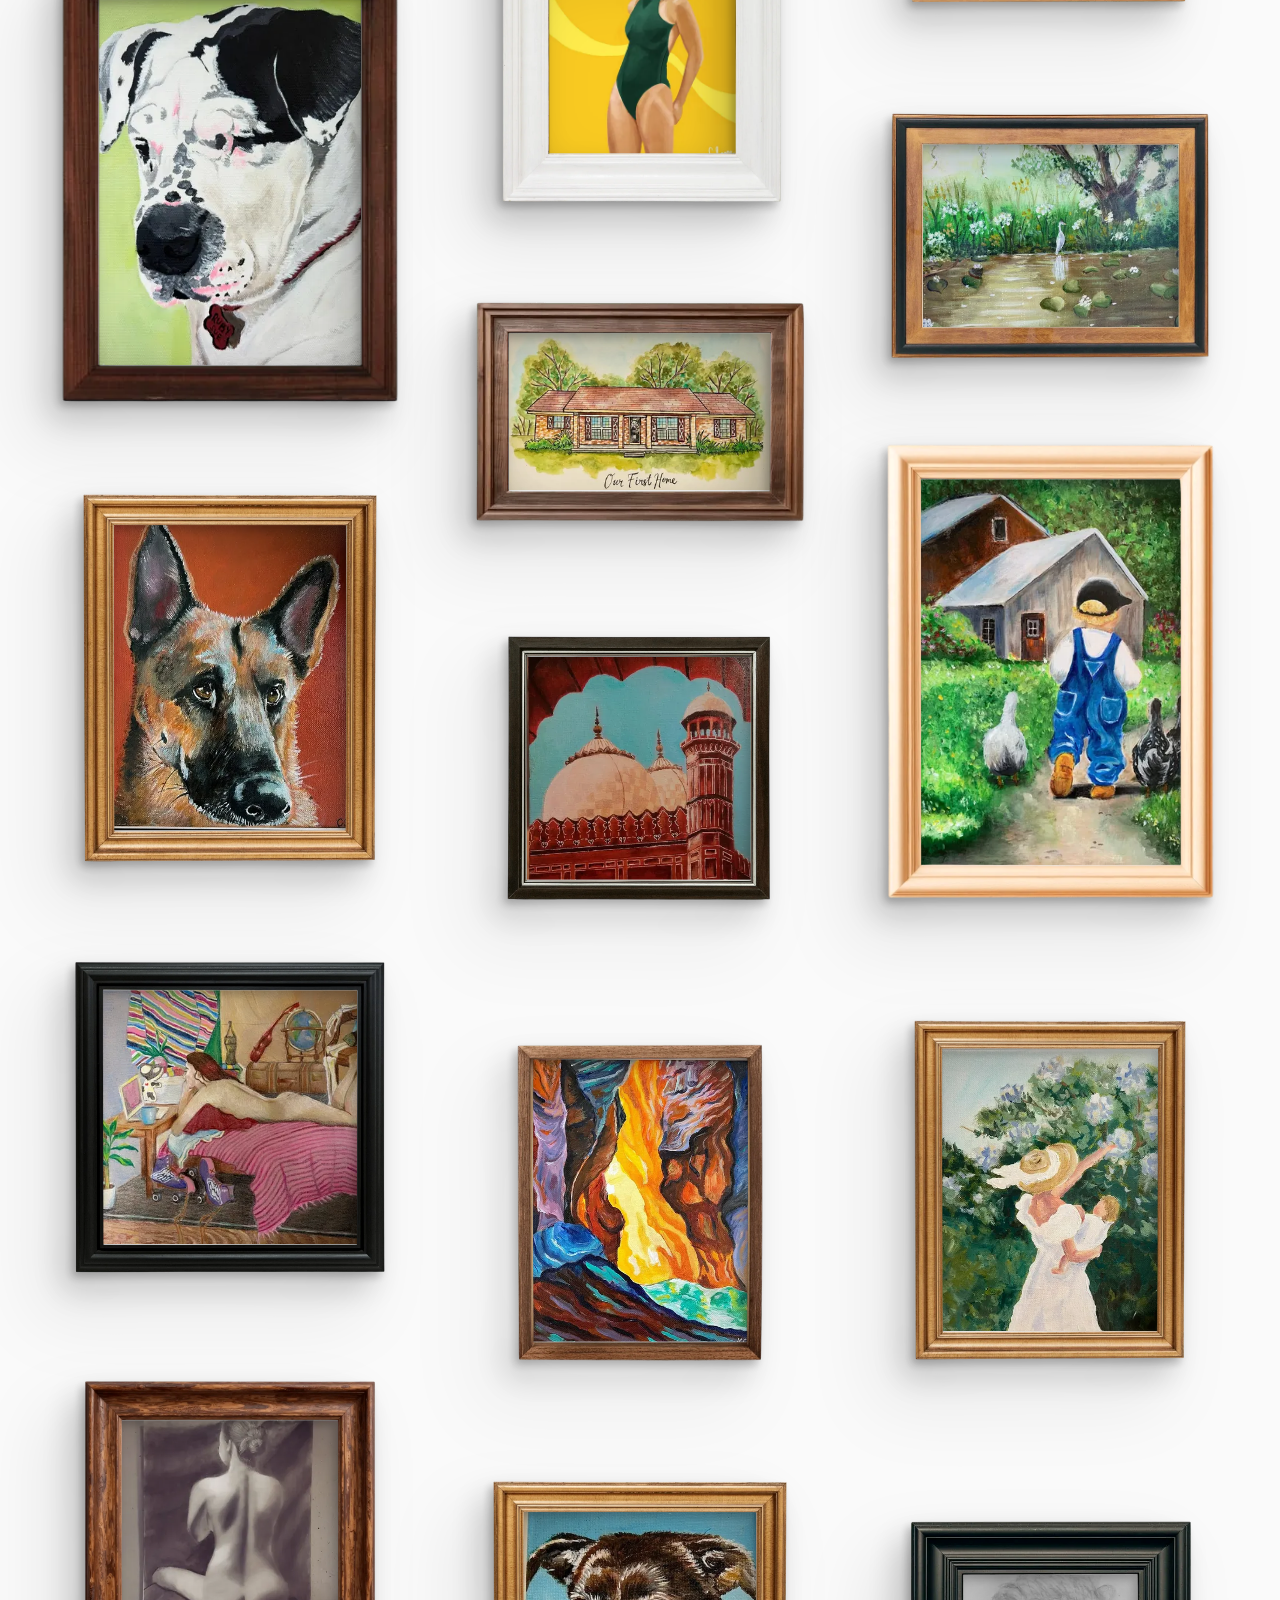
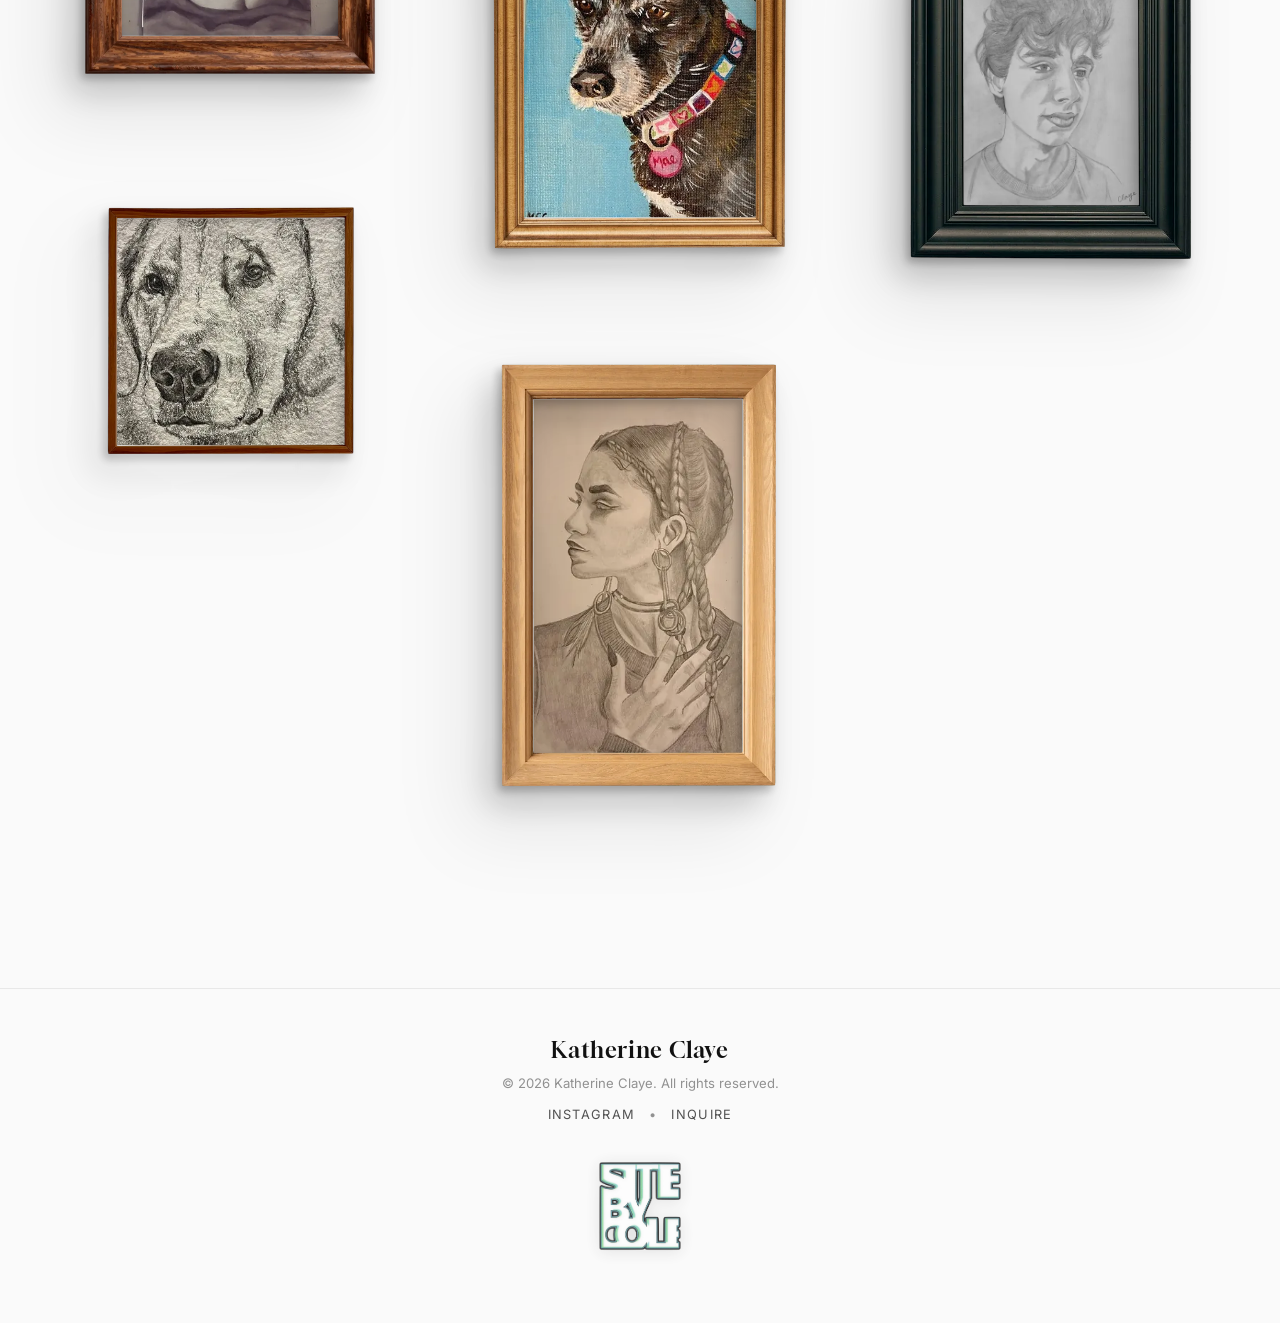
==== commit f1e92804: "Scale footer credit icon to 88px for improved legibility" ====
--- a/index.html
+++ b/index.html
@@ -169,7 +169,7 @@
         <a href="/contact" class="site-footer__link site-footer__inquiry-link" id="footer-inquiry-link">Inquire</a>
       </div>
       <a href="https://github.com/morpson" target="_blank" rel="noopener noreferrer" class="site-footer__credit" aria-label="Site By Cole">
-        <img src="assets/site-by-cole.png" alt="Site By Cole" class="site-footer__credit-icon" width="52" height="56" loading="lazy">
+        <img src="assets/site-by-cole.png" alt="Site By Cole" class="site-footer__credit-icon" width="88" height="95" loading="lazy">
         <span class="site-footer__credit-tooltip" role="tooltip">Site By Cole</span>
       </a>
     </div>
--- a/css/style.css
+++ b/css/style.css
@@ -1662,11 +1662,11 @@
   display: inline-flex;
   align-items: center;
   justify-content: center;
-  margin-top: 14px;
-  padding: 4px;
-  border-radius: 8px;
+  margin-top: 18px;
+  padding: 6px;
+  border-radius: 10px;
   text-decoration: none;
-  opacity: 0.75;
+  opacity: 0.8;
   transition: opacity 0.25s cubic-bezier(0.16, 1, 0.3, 1),
               transform 0.25s cubic-bezier(0.16, 1, 0.3, 1);
   outline: none;
@@ -1685,17 +1685,17 @@
 }
 
 .site-footer__credit-icon {
-  width: 52px;
+  width: 88px;
   height: auto;
   aspect-ratio: 836 / 902;
   display: block;
   object-fit: contain;
-  filter: drop-shadow(0 2px 5px rgba(0, 0, 0, 0.12));
+  filter: drop-shadow(0 2px 8px rgba(0, 0, 0, 0.12));
   transition: filter 0.25s ease;
 }
 
 [data-theme="dark"] .site-footer__credit-icon {
-  filter: drop-shadow(0 0 1px rgba(255, 255, 255, 0.45)) drop-shadow(0 2px 8px rgba(0, 0, 0, 0.6));
+  filter: drop-shadow(0 0 1px rgba(255, 255, 255, 0.45)) drop-shadow(0 2px 10px rgba(0, 0, 0, 0.6));
 }
 
 .site-footer__credit-tooltip {
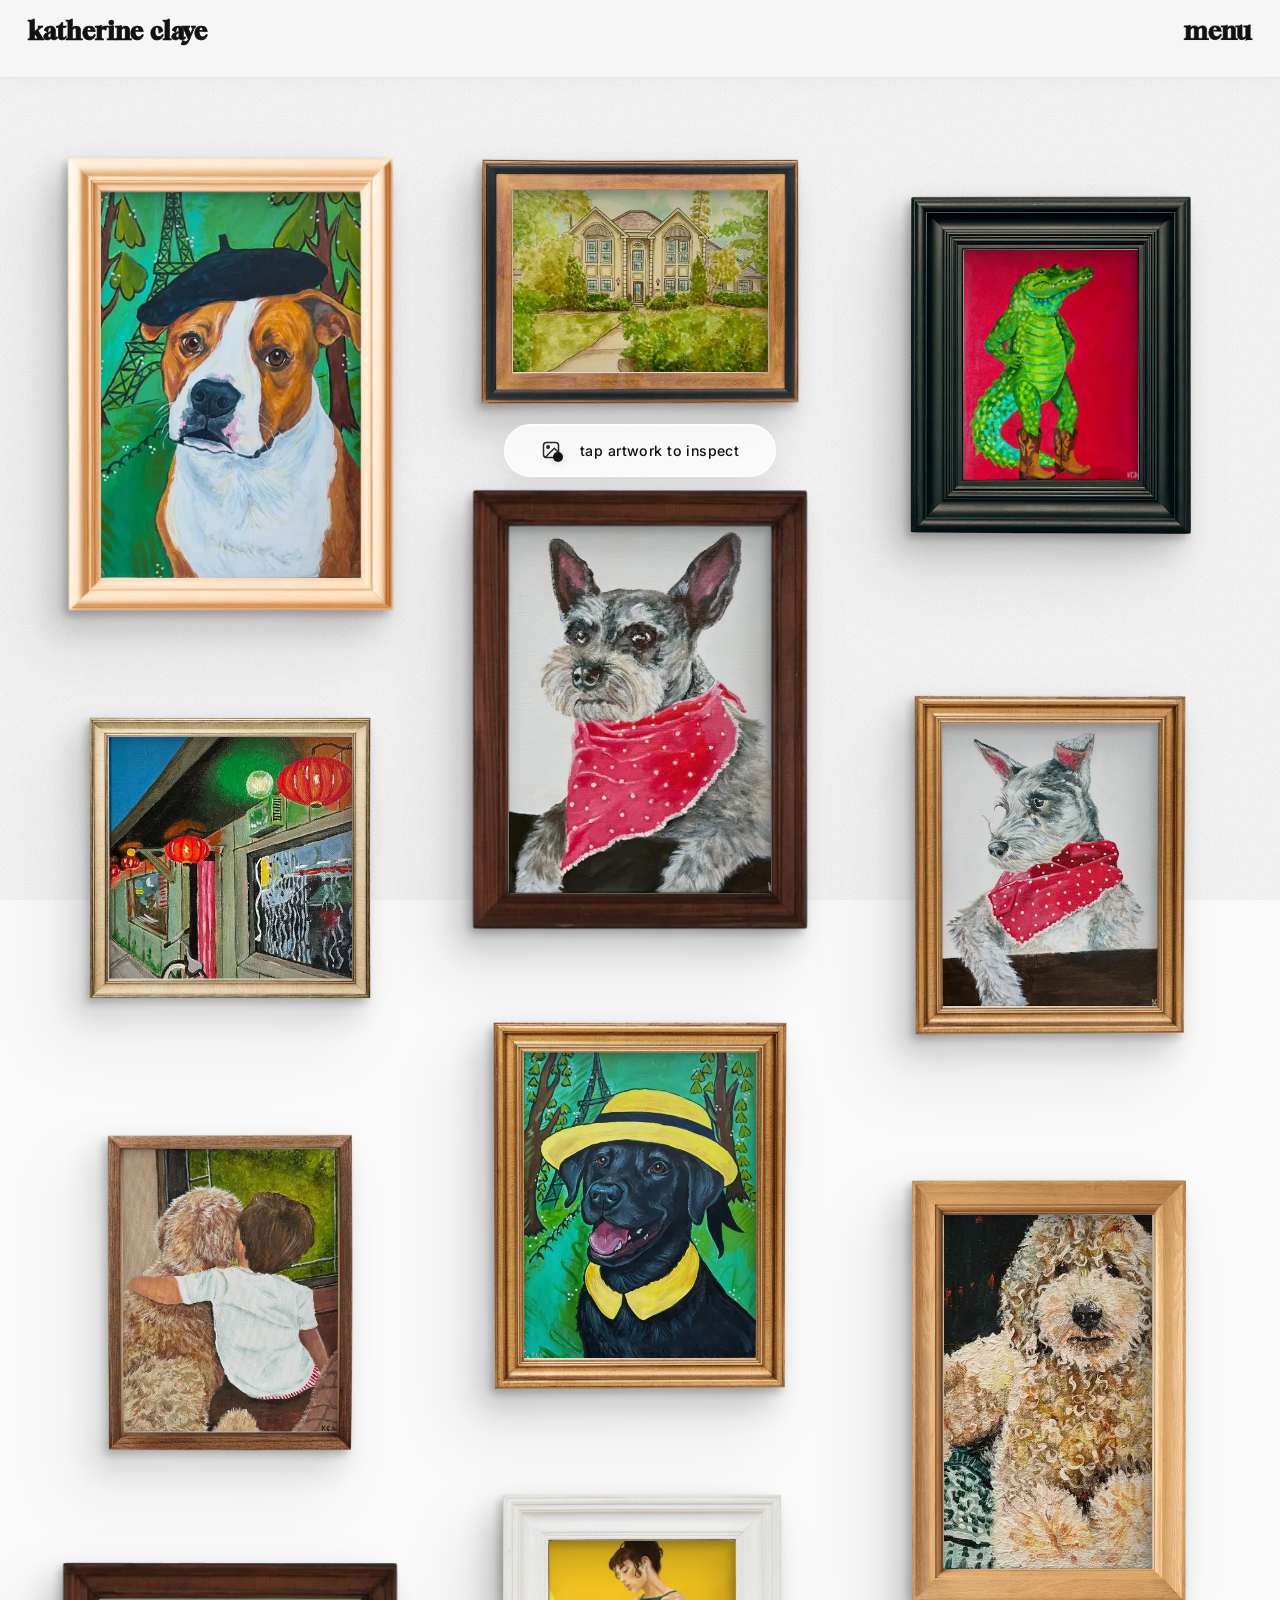
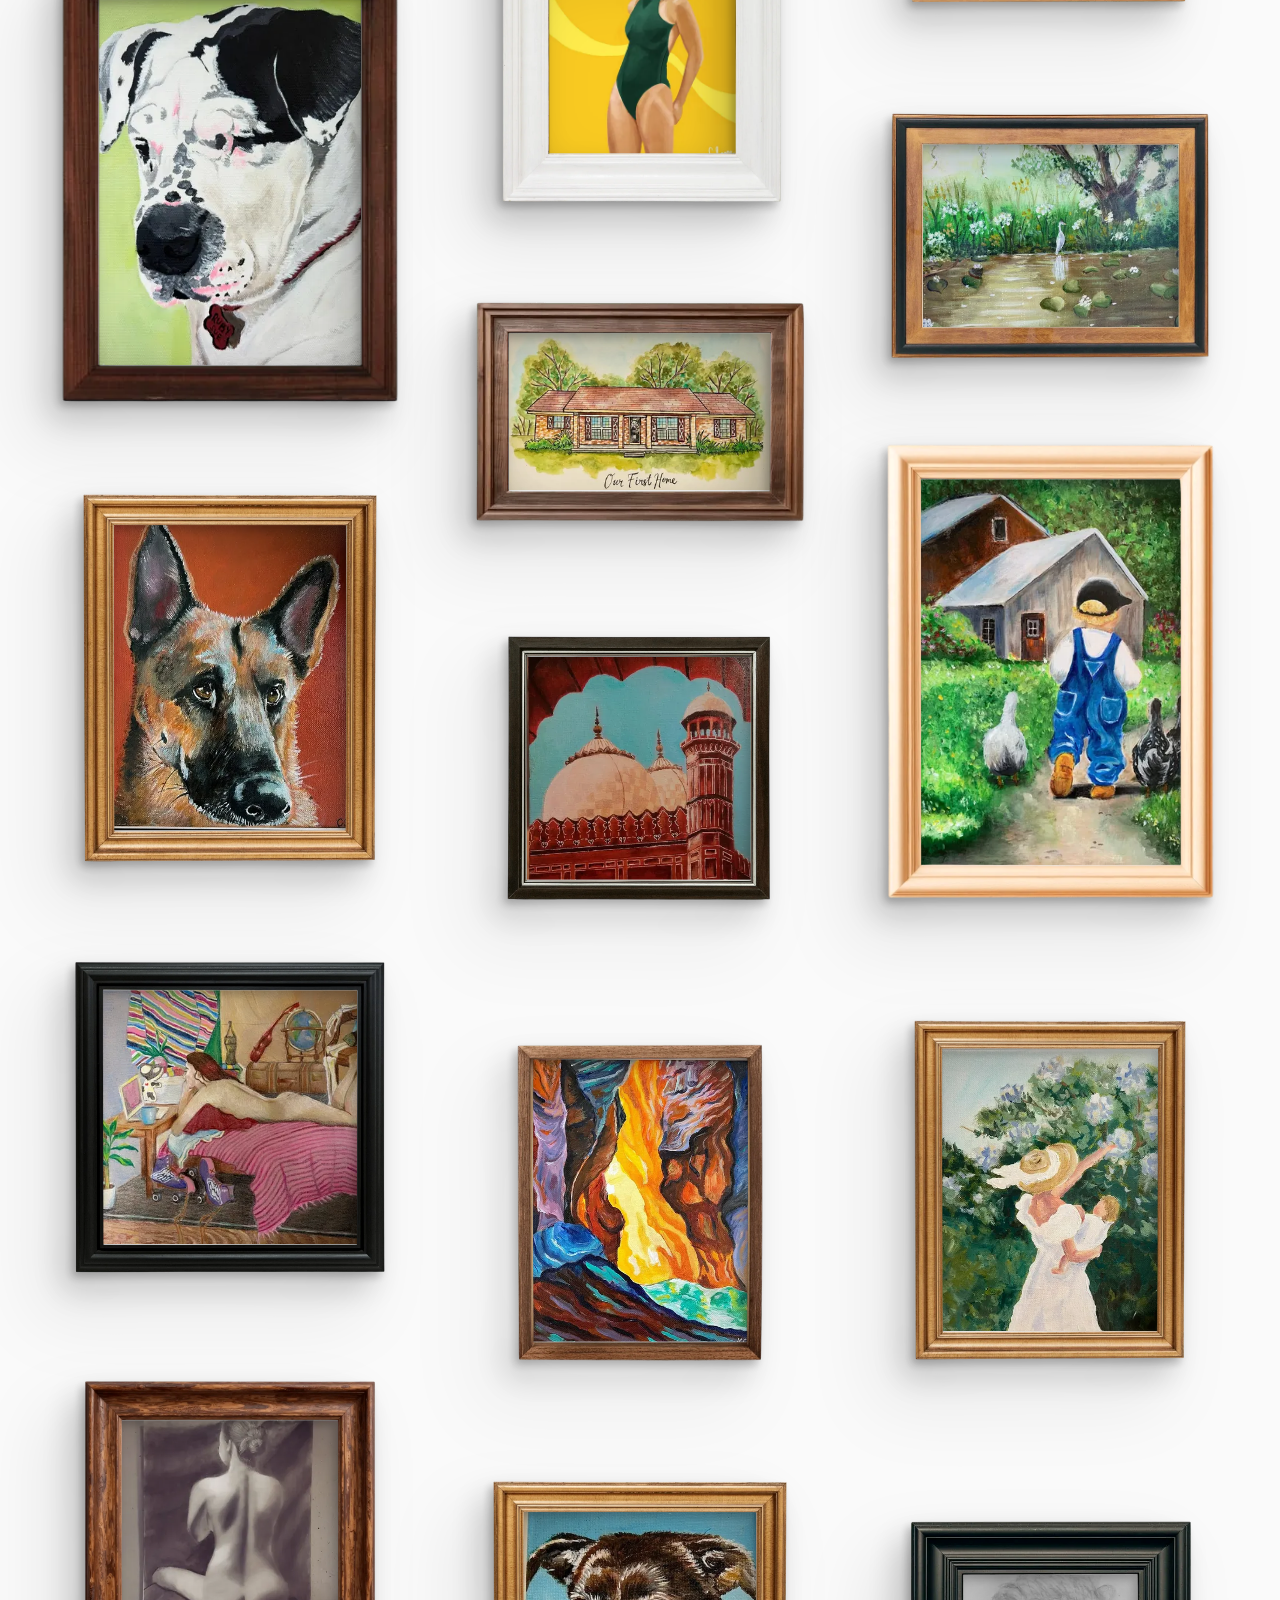
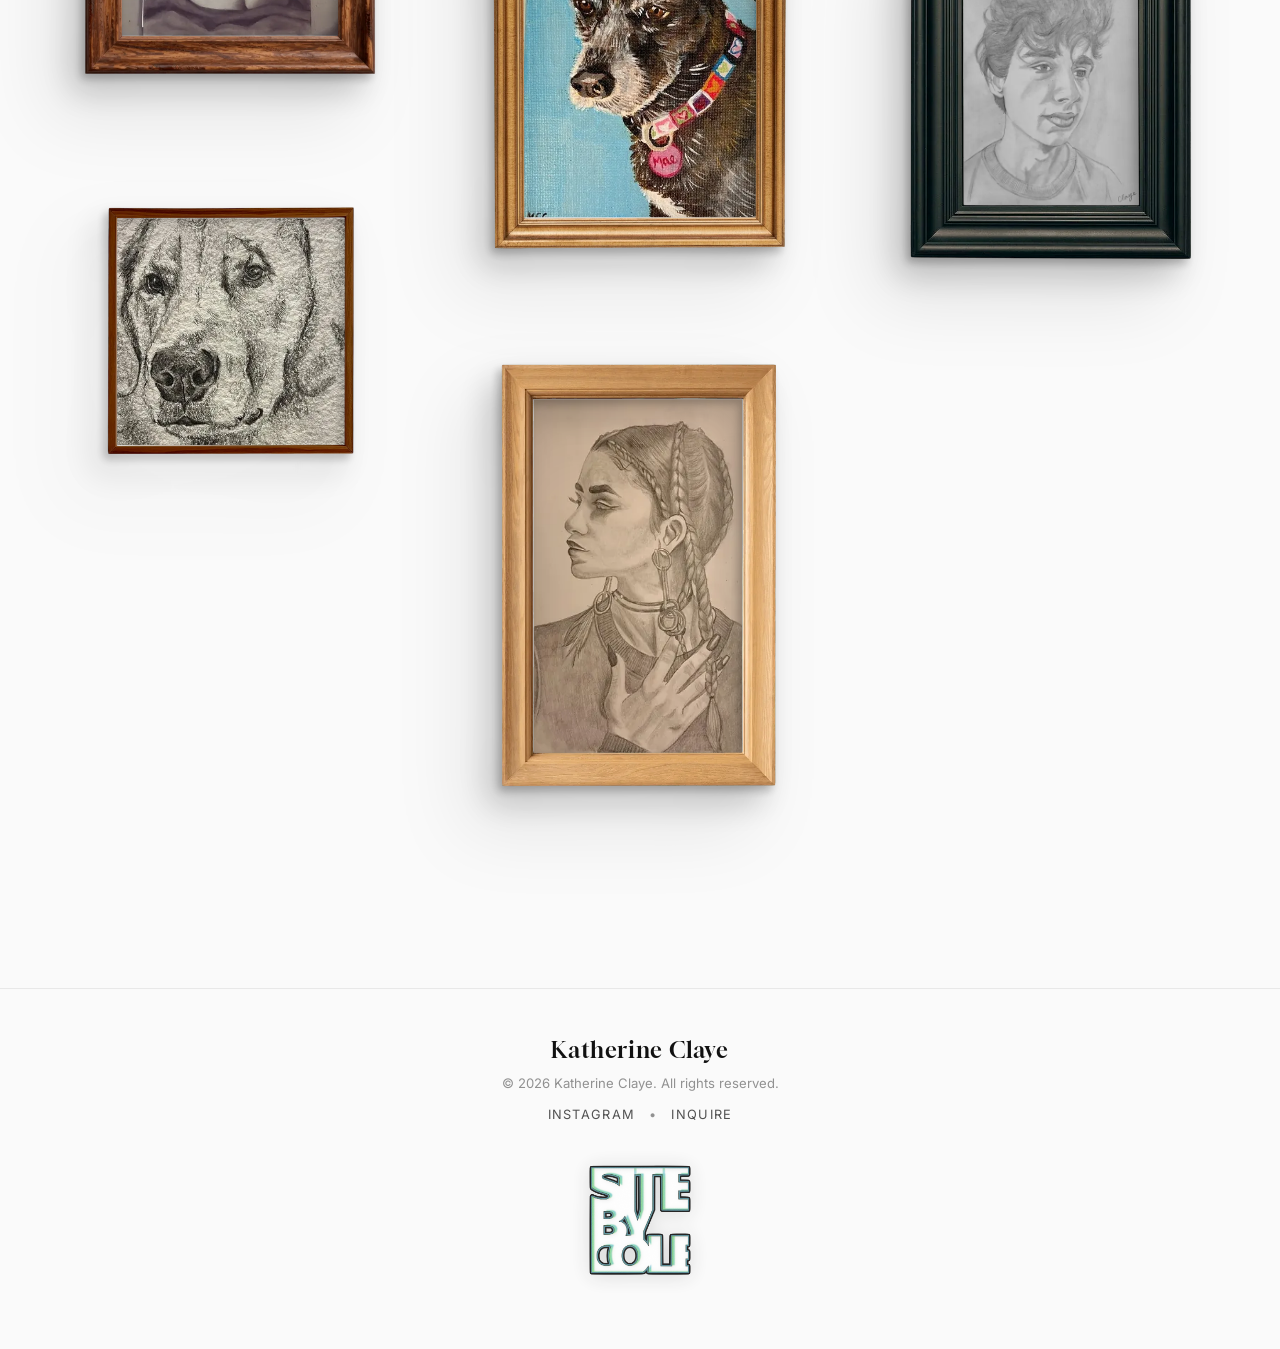
==== commit 600755fa: "Resize footer credit icon to 110px" ====
--- a/index.html
+++ b/index.html
@@ -169,7 +169,7 @@
         <a href="/contact" class="site-footer__link site-footer__inquiry-link" id="footer-inquiry-link">Inquire</a>
       </div>
       <a href="https://github.com/morpson" target="_blank" rel="noopener noreferrer" class="site-footer__credit" aria-label="Site By Cole">
-        <img src="assets/site-by-cole.png" alt="Site By Cole" class="site-footer__credit-icon" width="88" height="95" loading="lazy">
+        <img src="assets/site-by-cole.png" alt="Site By Cole" class="site-footer__credit-icon" width="110" height="119" loading="lazy">
         <span class="site-footer__credit-tooltip" role="tooltip">Site By Cole</span>
       </a>
     </div>
--- a/css/style.css
+++ b/css/style.css
@@ -1662,11 +1662,11 @@
   display: inline-flex;
   align-items: center;
   justify-content: center;
-  margin-top: 18px;
+  margin-top: 20px;
   padding: 6px;
-  border-radius: 10px;
+  border-radius: 12px;
   text-decoration: none;
-  opacity: 0.8;
+  opacity: 0.85;
   transition: opacity 0.25s cubic-bezier(0.16, 1, 0.3, 1),
               transform 0.25s cubic-bezier(0.16, 1, 0.3, 1);
   outline: none;
@@ -1685,17 +1685,17 @@
 }
 
 .site-footer__credit-icon {
-  width: 88px;
+  width: 110px;
   height: auto;
   aspect-ratio: 836 / 902;
   display: block;
   object-fit: contain;
-  filter: drop-shadow(0 2px 8px rgba(0, 0, 0, 0.12));
+  filter: drop-shadow(0 2px 10px rgba(0, 0, 0, 0.14));
   transition: filter 0.25s ease;
 }
 
 [data-theme="dark"] .site-footer__credit-icon {
-  filter: drop-shadow(0 0 1px rgba(255, 255, 255, 0.45)) drop-shadow(0 2px 10px rgba(0, 0, 0, 0.6));
+  filter: drop-shadow(0 0 1px rgba(255, 255, 255, 0.45)) drop-shadow(0 2px 12px rgba(0, 0, 0, 0.65));
 }
 
 .site-footer__credit-tooltip {
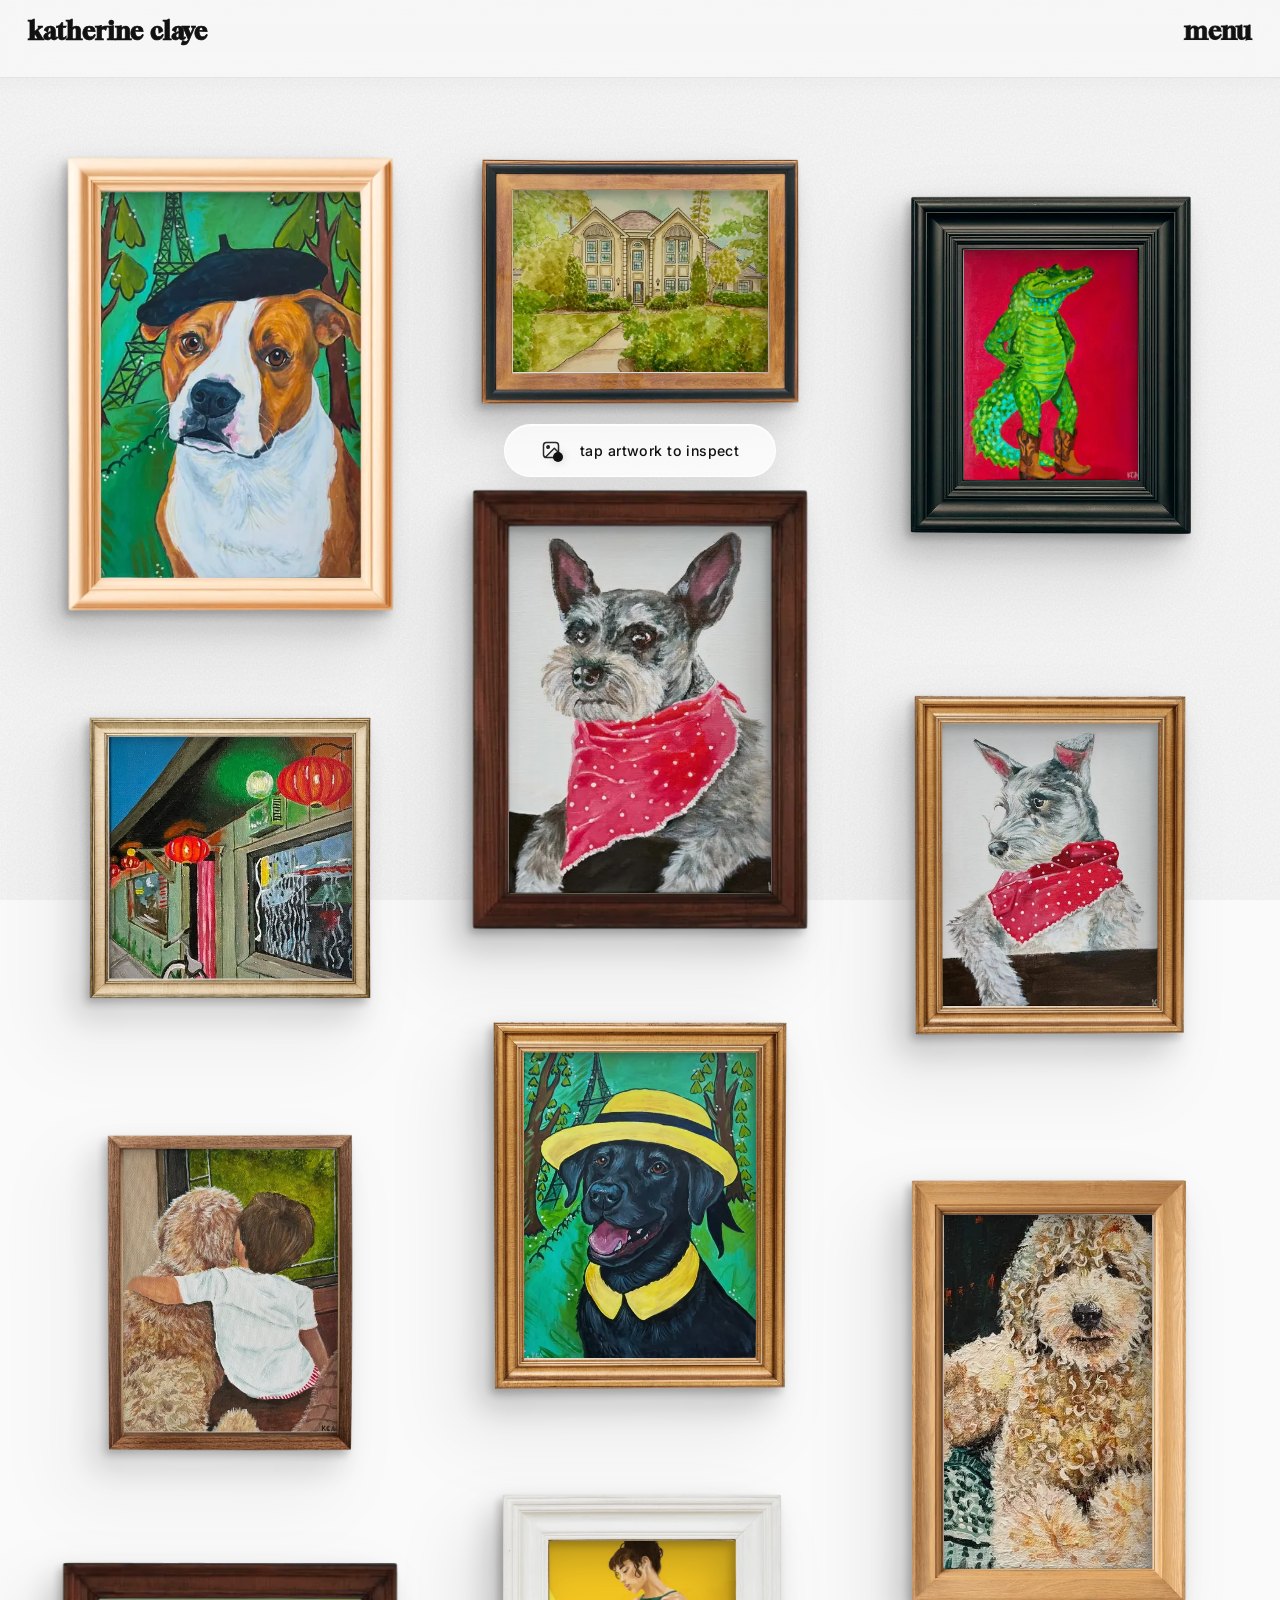
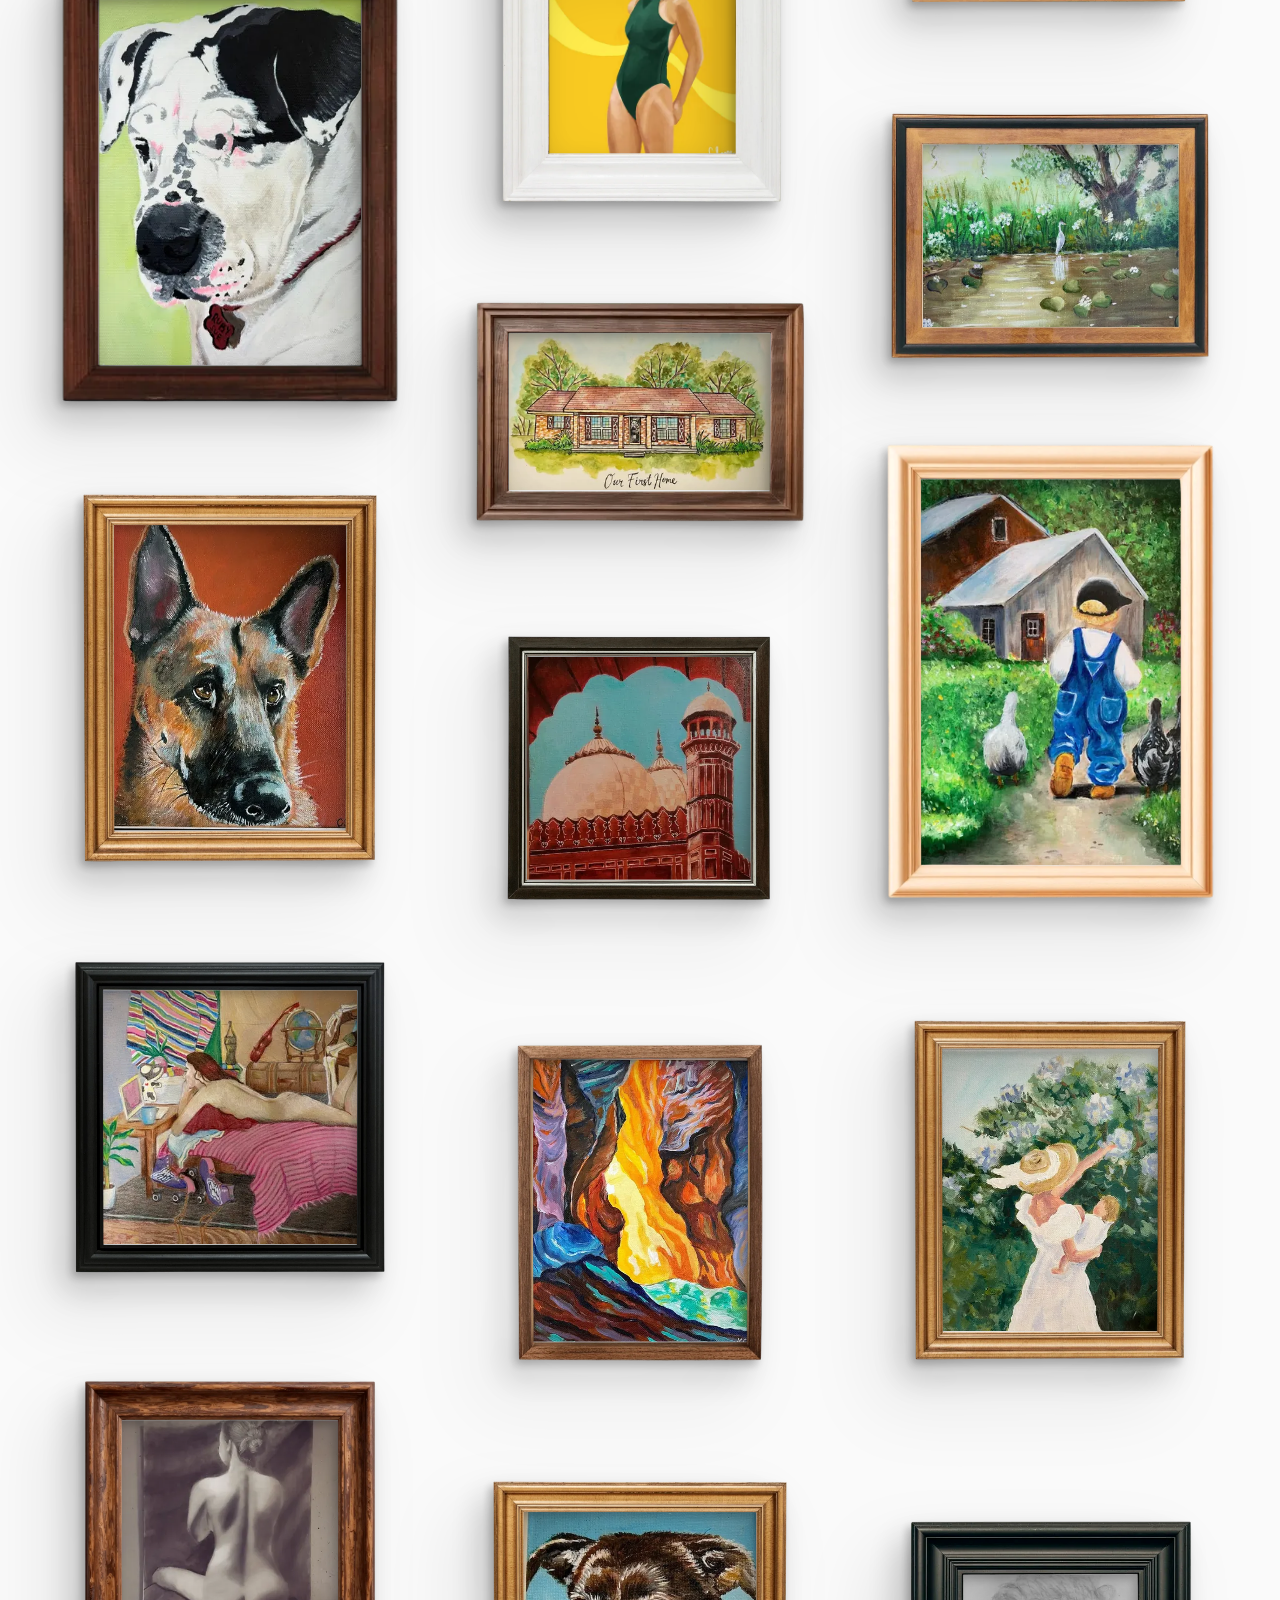
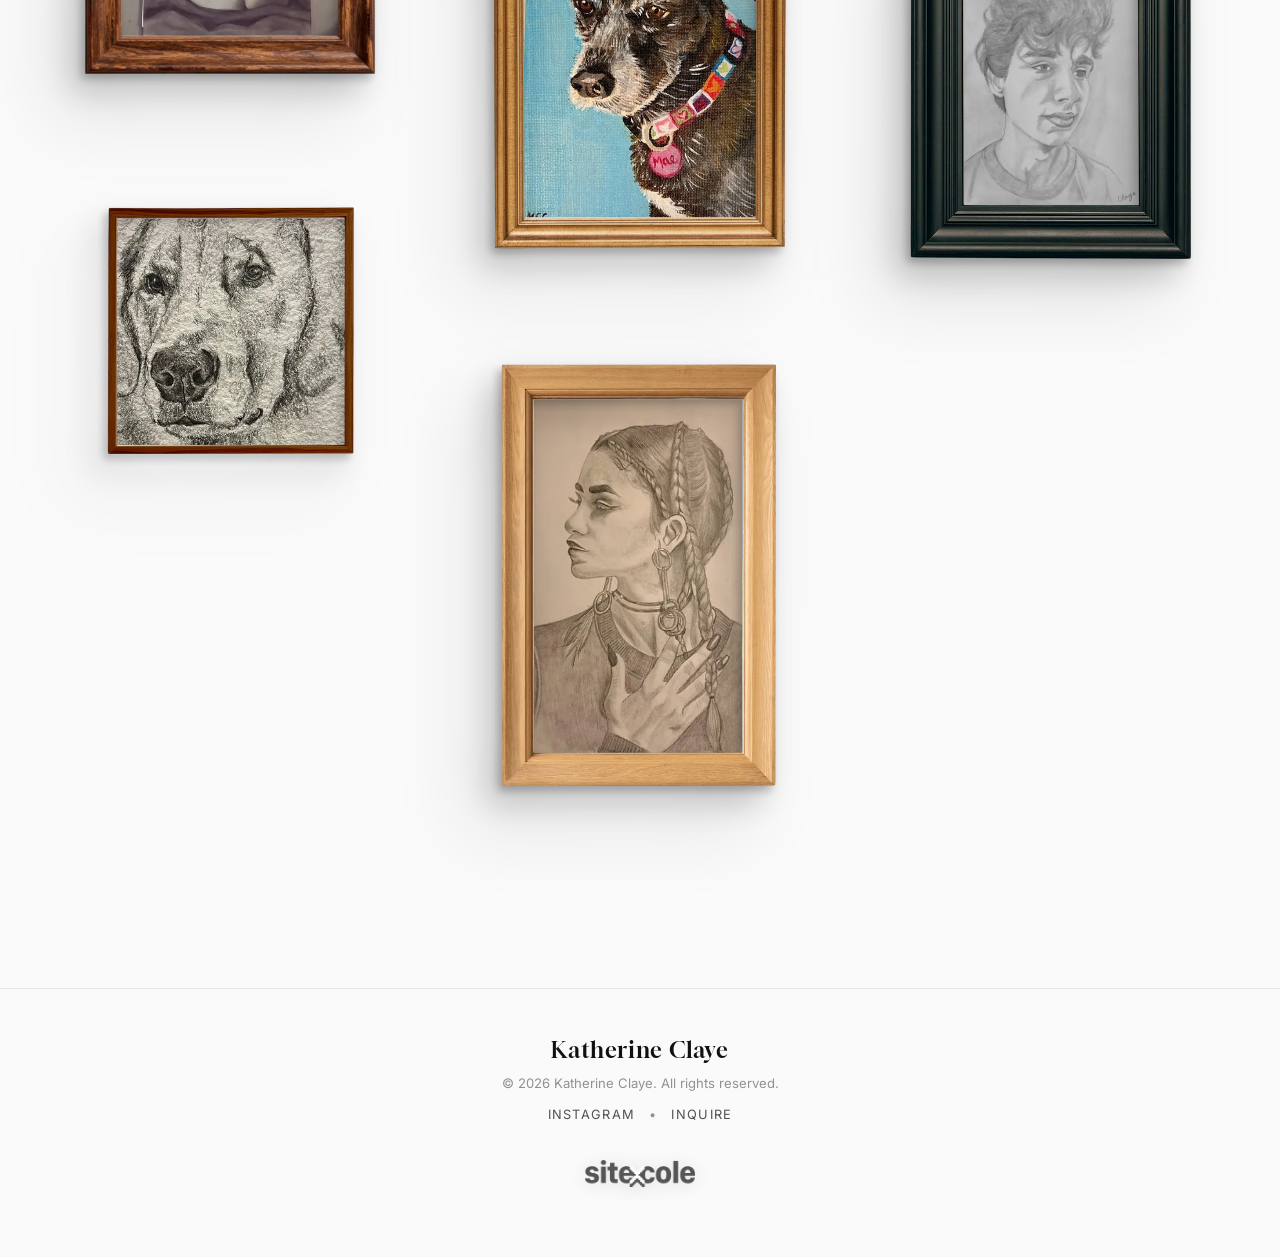
==== commit 252c06ce: "Update footer credit icon and remove tooltip" ====
--- a/index.html
+++ b/index.html
@@ -169,8 +169,7 @@
         <a href="/contact" class="site-footer__link site-footer__inquiry-link" id="footer-inquiry-link">Inquire</a>
       </div>
       <a href="https://github.com/morpson" target="_blank" rel="noopener noreferrer" class="site-footer__credit" aria-label="Site By Cole">
-        <img src="assets/site-by-cole.png" alt="Site By Cole" class="site-footer__credit-icon" width="110" height="119" loading="lazy">
-        <span class="site-footer__credit-tooltip" role="tooltip">Site By Cole</span>
+        <img src="assets/site-by-cole.png" alt="Site By Cole" class="site-footer__credit-icon" width="110" height="26" loading="lazy">
       </a>
     </div>
   </footer>
--- a/css/style.css
+++ b/css/style.css
@@ -1687,7 +1687,7 @@
 .site-footer__credit-icon {
   width: 110px;
   height: auto;
-  aspect-ratio: 836 / 902;
+  aspect-ratio: 1024 / 244;
   display: block;
   object-fit: contain;
   filter: drop-shadow(0 2px 10px rgba(0, 0, 0, 0.14));
@@ -1695,52 +1695,7 @@
 }
 
 [data-theme="dark"] .site-footer__credit-icon {
-  filter: drop-shadow(0 0 1px rgba(255, 255, 255, 0.45)) drop-shadow(0 2px 12px rgba(0, 0, 0, 0.65));
-}
-
-.site-footer__credit-tooltip {
-  position: absolute;
-  bottom: calc(100% + 8px);
-  left: 50%;
-  transform: translateX(-50%) translateY(4px);
-  display: inline-flex;
-  align-items: center;
-  justify-content: center;
-  padding: 4px 10px;
-  font-family: 'Inter', -apple-system, BlinkMacSystemFont, sans-serif;
-  font-size: 0.72rem;
-  font-weight: 500;
-  letter-spacing: 0.03em;
-  color: var(--text);
-  background: rgba(255, 255, 255, 0.92);
-  backdrop-filter: blur(16px) saturate(160%);
-  -webkit-backdrop-filter: blur(16px) saturate(160%);
-  border: 1px solid rgba(0, 0, 0, 0.08);
-  border-radius: 999px;
-  box-shadow: 0 4px 14px rgba(0, 0, 0, 0.08), inset 0 1px 0 rgba(255, 255, 255, 0.9);
-  pointer-events: none;
-  white-space: nowrap;
-  opacity: 0;
-  visibility: hidden;
-  transition: opacity 0.22s cubic-bezier(0.16, 1, 0.3, 1),
-              transform 0.22s cubic-bezier(0.16, 1, 0.3, 1),
-              visibility 0.22s ease;
-  user-select: none;
-  z-index: 20;
-}
-
-[data-theme="dark"] .site-footer__credit-tooltip {
-  background: rgba(28, 28, 32, 0.92);
-  border: 1px solid rgba(255, 255, 255, 0.14);
-  box-shadow: 0 6px 20px rgba(0, 0, 0, 0.5), inset 0 1px 0 rgba(255, 255, 255, 0.12);
-  color: var(--text);
-}
-
-.site-footer__credit:hover .site-footer__credit-tooltip,
-.site-footer__credit:focus-visible .site-footer__credit-tooltip {
-  opacity: 1;
-  visibility: visible;
-  transform: translateX(-50%) translateY(0);
+  filter: invert(0.92) drop-shadow(0 2px 12px rgba(0, 0, 0, 0.65));
 }
 
 /* ── Artwork Detail View Modal ── */
